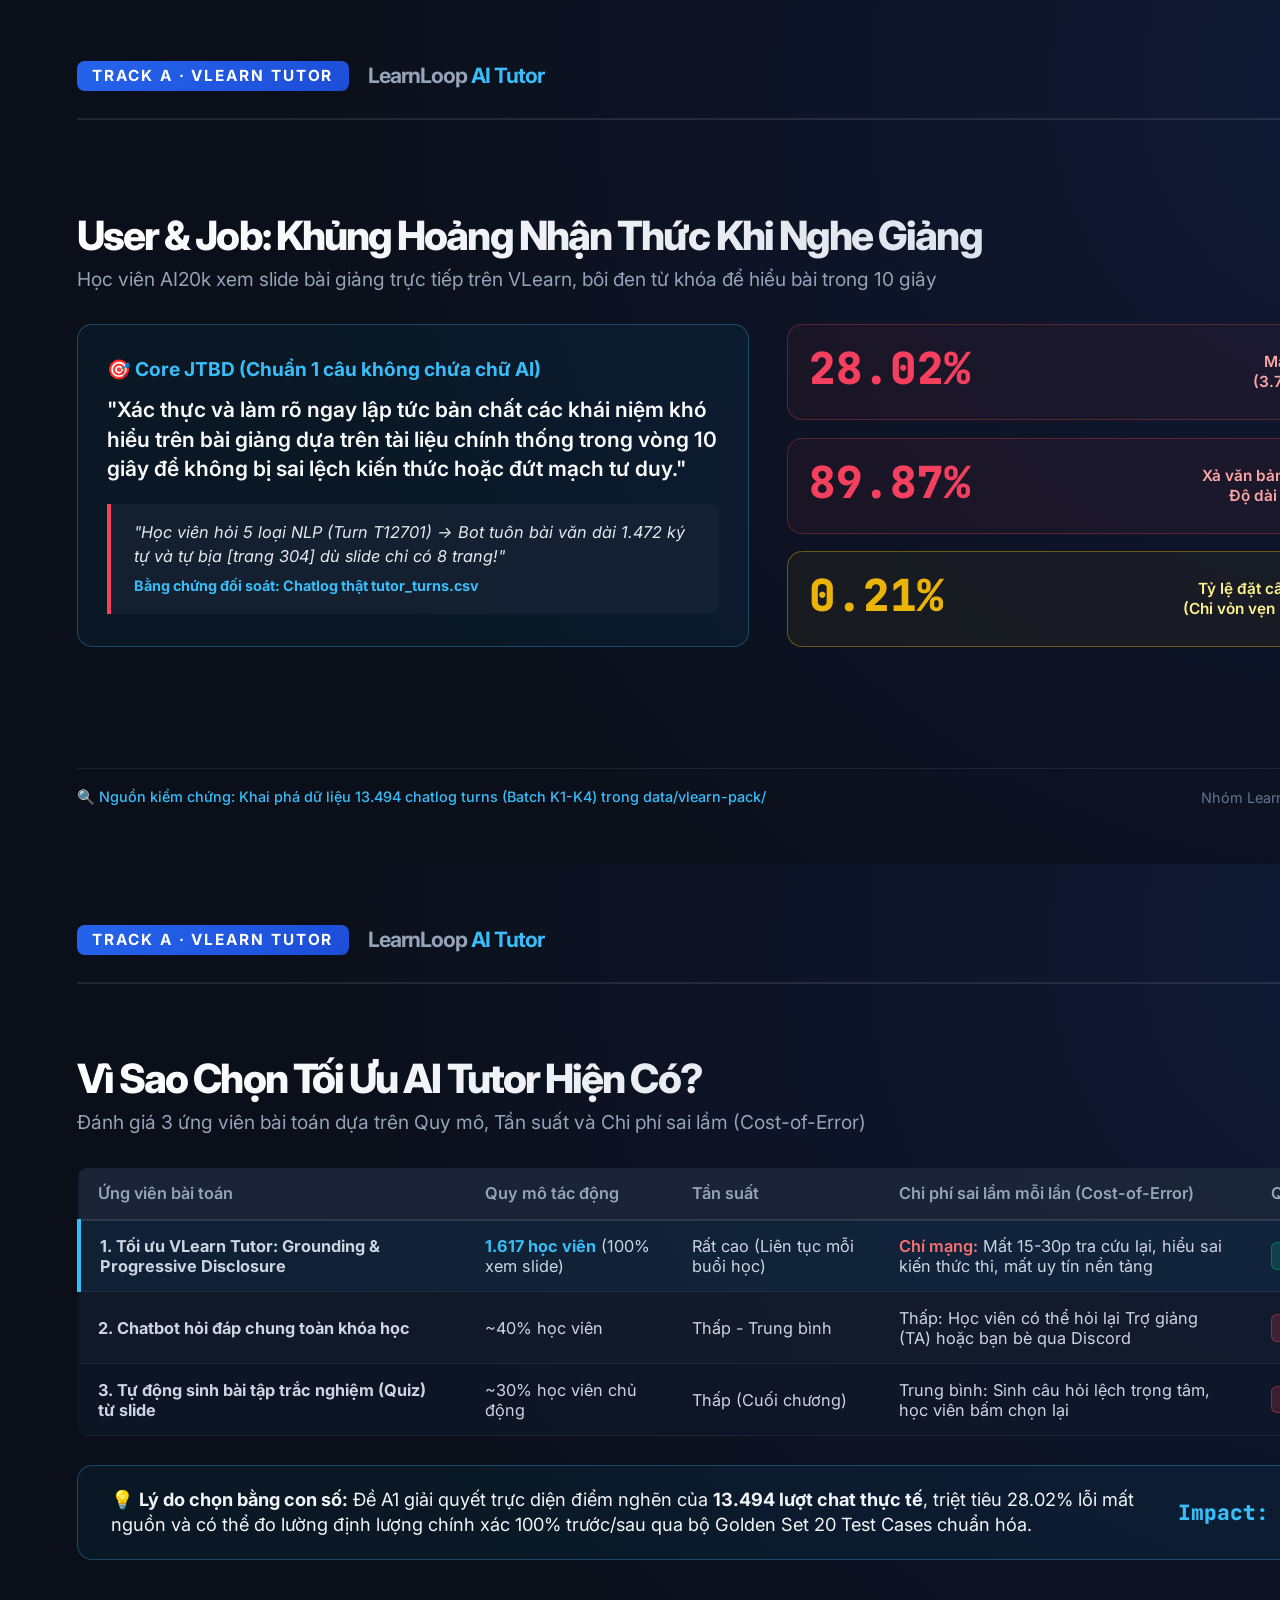
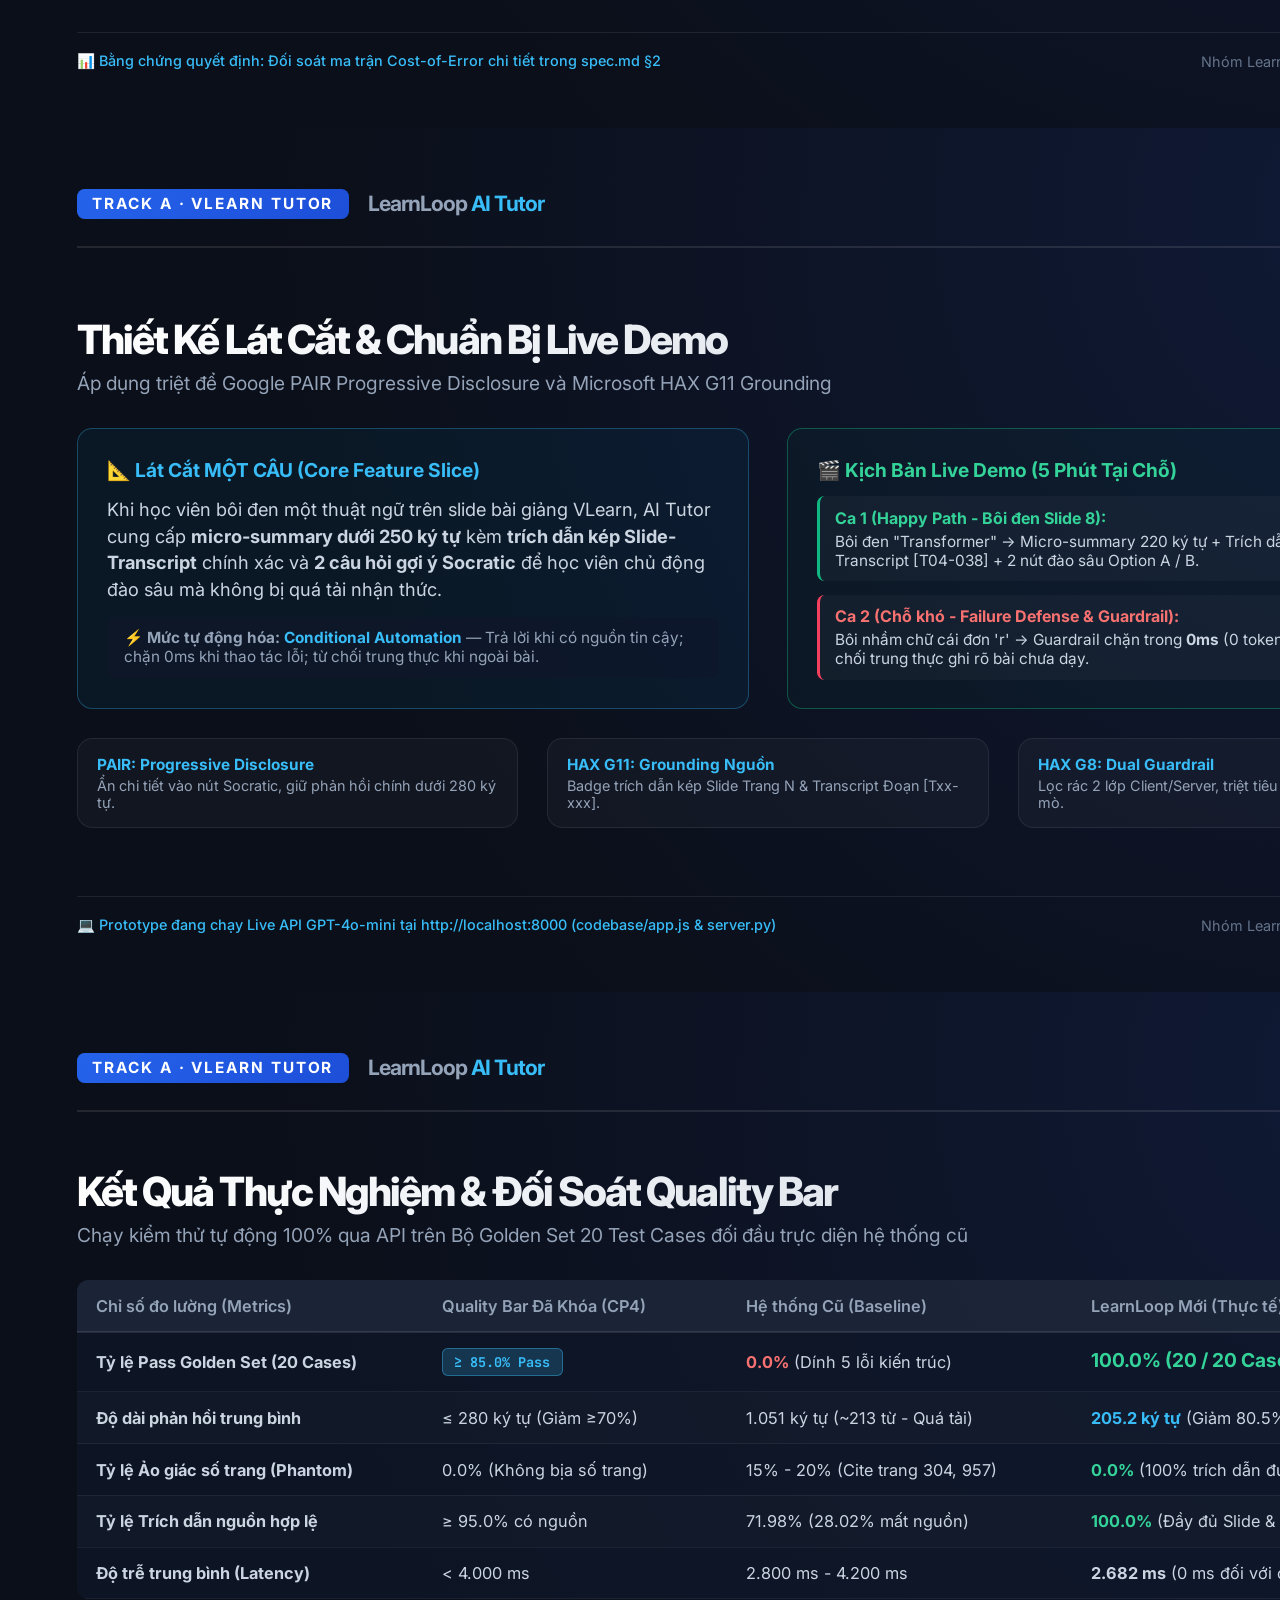
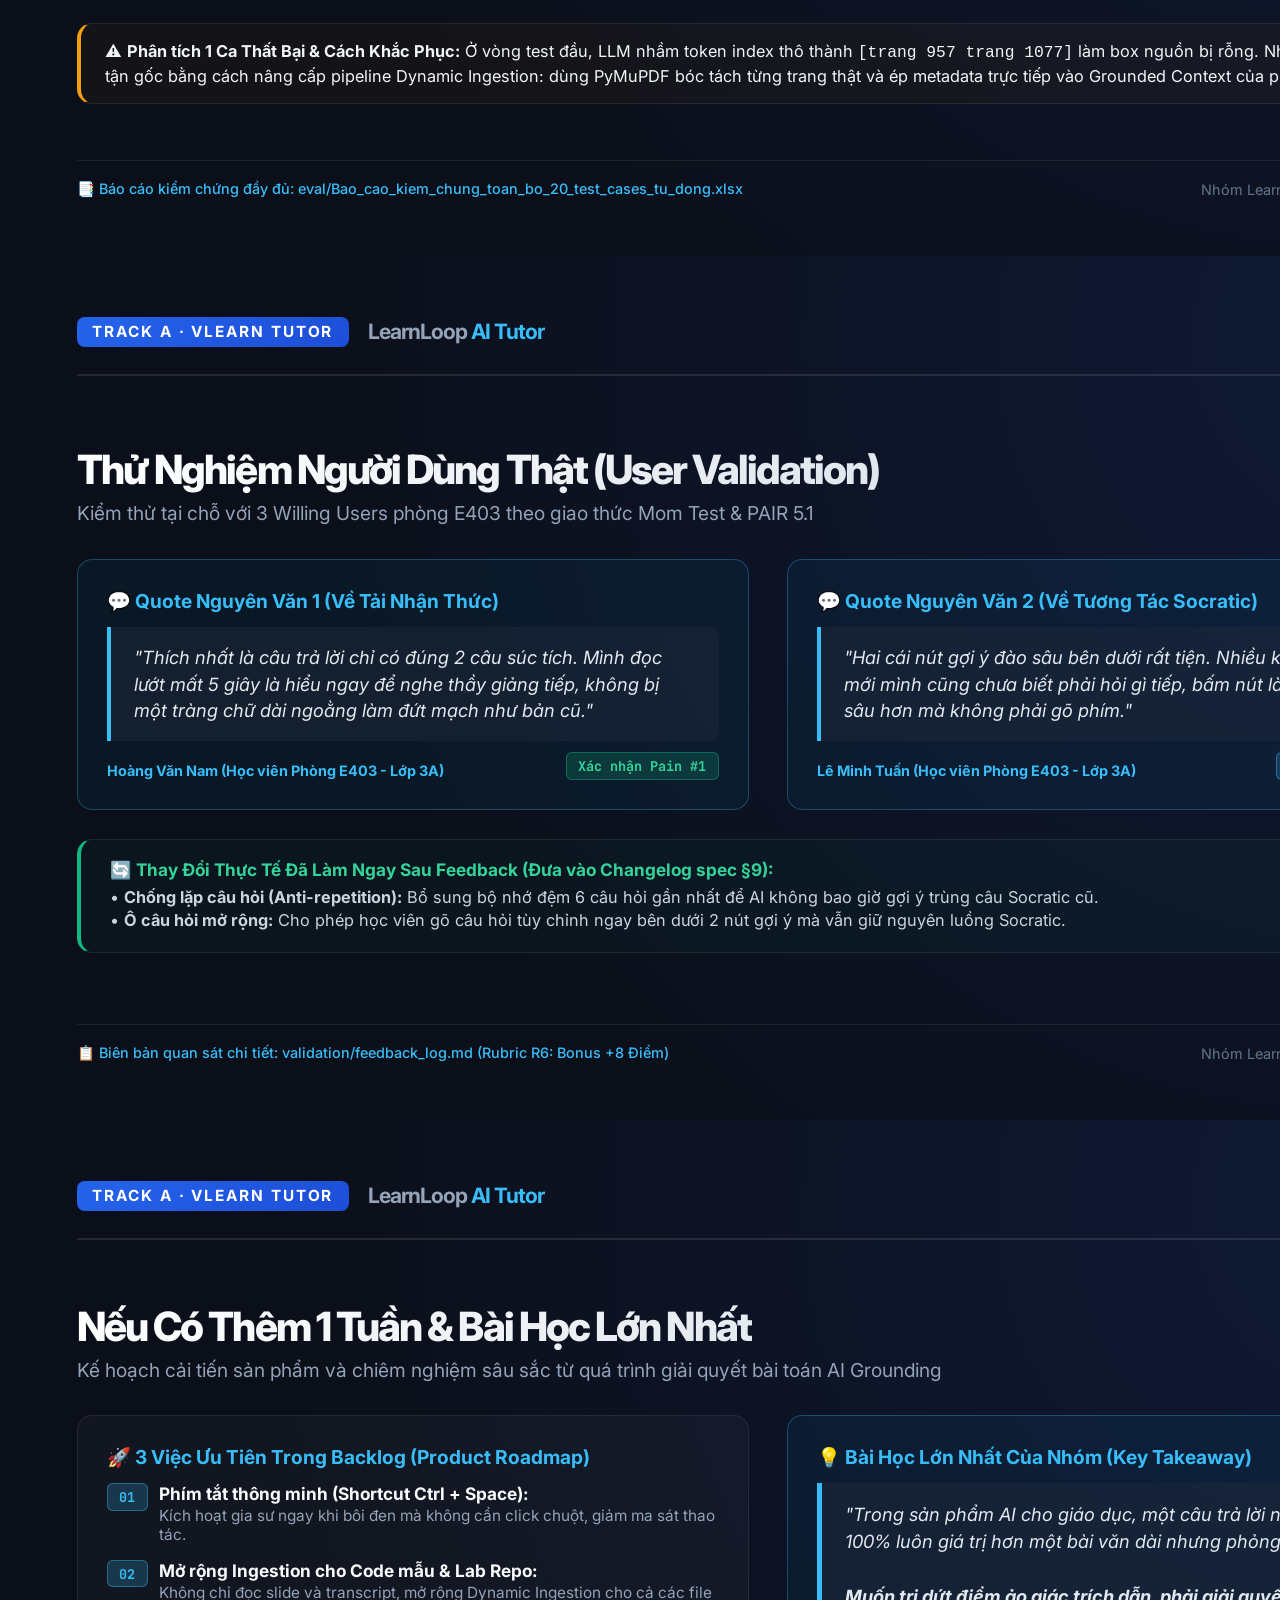
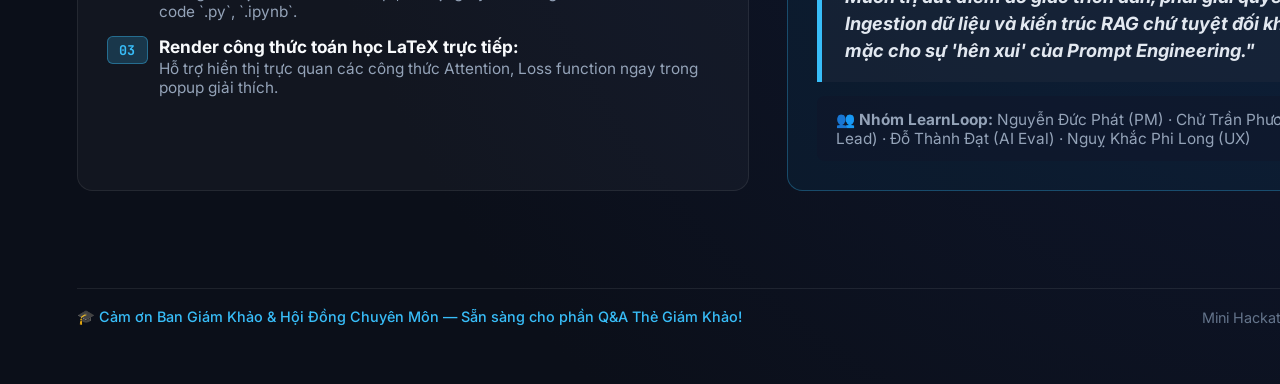
==== slides.html @ 0e4037f1 "docs(cp5): generate official 6-page presentation slides demo-slides.pdf" ====
<!DOCTYPE html>
<html lang="vi">
<head>
<meta charset="UTF-8">
<title>VLearn AI Tutor - Demo Slides (Batch 04 - Lớp 3A)</title>
<style>
  @import url('https://fonts.googleapis.com/css2?family=Inter:wght@300;400;500;600;700;800&family=JetBrains+Mono:wght@400;600&display=swap');

  @page {
    size: 16in 9in;
    margin: 0;
  }

  * {
    box-sizing: border-box;
    margin: 0;
    padding: 0;
  }

  body {
    font-family: 'Inter', -apple-system, BlinkMacSystemFont, sans-serif;
    background-color: #0b0f19;
    color: #f1f5f9;
    -webkit-print-color-adjust: exact;
    print-color-adjust: exact;
  }

  .slide {
    width: 16in;
    height: 9in;
    page-break-after: always;
    page-break-inside: avoid;
    position: relative;
    overflow: hidden;
    padding: 0.6in 0.8in;
    display: flex;
    flex-direction: column;
    justify-content: space-between;
    background: radial-gradient(circle at 90% 10%, rgba(30, 58, 138, 0.25) 0%, rgba(11, 15, 25, 1) 70%);
  }

  /* Header */
  .slide-header {
    display: flex;
    justify-content: space-between;
    align-items: center;
    border-bottom: 2px solid rgba(255, 255, 255, 0.1);
    padding-bottom: 0.25in;
  }

  .header-left {
    display: flex;
    align-items: center;
    gap: 0.2in;
  }

  .badge-track {
    background: linear-gradient(135deg, #2563eb, #1d4ed8);
    color: #ffffff;
    font-size: 0.16in;
    font-weight: 700;
    padding: 0.06in 0.16in;
    border-radius: 0.08in;
    letter-spacing: 0.02in;
    text-transform: uppercase;
  }

  .project-title {
    font-size: 0.22in;
    font-weight: 700;
    color: #94a3b8;
    letter-spacing: -0.01in;
  }

  .project-title span {
    color: #38bdf8;
  }

  .slide-num {
    font-family: 'JetBrains Mono', monospace;
    font-size: 0.18in;
    font-weight: 600;
    color: #64748b;
    background: rgba(255, 255, 255, 0.05);
    padding: 0.06in 0.16in;
    border-radius: 0.08in;
    border: 1px solid rgba(255, 255, 255, 0.08);
  }

  /* Body Content */
  .slide-body {
    flex: 1;
    display: flex;
    flex-direction: column;
    justify-content: center;
    padding: 0.25in 0;
  }

  .slide-heading {
    font-size: 0.42in;
    font-weight: 800;
    line-height: 1.15;
    margin-bottom: 0.08in;
    letter-spacing: -0.02in;
    background: linear-gradient(135deg, #ffffff 0%, #cbd5e1 100%);
    -webkit-background-clip: text;
    -webkit-text-fill-color: transparent;
  }

  .slide-subheading {
    font-size: 0.2in;
    color: #94a3b8;
    margin-bottom: 0.35in;
    font-weight: 400;
  }

  /* Grid Layouts */
  .grid-2 {
    display: grid;
    grid-template-columns: 1fr 1fr;
    gap: 0.4in;
  }

  .grid-3 {
    display: grid;
    grid-template-columns: 1fr 1fr 1fr;
    gap: 0.3in;
  }

  /* Cards */
  .card {
    background: rgba(255, 255, 255, 0.03);
    border: 1px solid rgba(255, 255, 255, 0.08);
    border-radius: 0.16in;
    padding: 0.3in;
    position: relative;
  }

  .card-highlight {
    background: rgba(14, 165, 233, 0.06);
    border-color: rgba(56, 189, 248, 0.3);
  }

  .card-danger {
    background: rgba(239, 68, 68, 0.06);
    border-color: rgba(239, 68, 68, 0.3);
  }

  .card-success {
    background: rgba(16, 185, 129, 0.06);
    border-color: rgba(16, 185, 129, 0.3);
  }

  .card-title {
    font-size: 0.2in;
    font-weight: 700;
    color: #38bdf8;
    margin-bottom: 0.15in;
    display: flex;
    align-items: center;
    gap: 0.1in;
  }

  .card-text {
    font-size: 0.18in;
    line-height: 1.5;
    color: #cbd5e1;
  }

  /* Metric Stat Box */
  .stat-box {
    display: flex;
    flex-direction: column;
    padding: 0.2in;
    background: rgba(15, 23, 42, 0.6);
    border-radius: 0.12in;
    border: 1px solid rgba(255, 255, 255, 0.06);
  }

  .stat-num {
    font-family: 'JetBrains Mono', monospace;
    font-size: 0.46in;
    font-weight: 800;
    color: #f43f5e;
    line-height: 1;
    margin-bottom: 0.08in;
  }

  .stat-num.success {
    color: #10b981;
  }

  .stat-num.info {
    color: #38bdf8;
  }

  .stat-label {
    font-size: 0.16in;
    color: #94a3b8;
    line-height: 1.3;
  }

  /* Table */
  table {
    width: 100%;
    border-collapse: collapse;
    font-size: 0.17in;
  }

  th {
    background: rgba(30, 41, 59, 0.8);
    color: #94a3b8;
    font-weight: 600;
    text-align: left;
    padding: 0.16in 0.2in;
    border-bottom: 2px solid rgba(255, 255, 255, 0.1);
  }

  td {
    padding: 0.16in 0.2in;
    border-bottom: 1px solid rgba(255, 255, 255, 0.06);
    color: #cbd5e1;
    vertical-align: middle;
  }

  tr:nth-child(even) td {
    background: rgba(255, 255, 255, 0.015);
  }

  .pill {
    display: inline-block;
    padding: 0.04in 0.12in;
    border-radius: 0.06in;
    font-size: 0.14in;
    font-weight: 700;
    font-family: 'JetBrains Mono', monospace;
  }

  .pill-green { background: rgba(16, 185, 129, 0.2); color: #34d399; border: 1px solid rgba(16, 185, 129, 0.4); }
  .pill-red { background: rgba(239, 68, 68, 0.2); color: #f87171; border: 1px solid rgba(239, 68, 68, 0.4); }
  .pill-blue { background: rgba(56, 189, 248, 0.2); color: #38bdf8; border: 1px solid rgba(56, 189, 248, 0.4); }

  /* Footer */
  .slide-footer {
    display: flex;
    justify-content: space-between;
    align-items: center;
    border-top: 1px solid rgba(255, 255, 255, 0.08);
    padding-top: 0.2in;
    font-size: 0.15in;
    color: #64748b;
  }

  .footer-proof {
    display: flex;
    align-items: center;
    gap: 0.08in;
    color: #38bdf8;
    font-weight: 500;
  }

  .quote-box {
    background: rgba(30, 41, 59, 0.5);
    border-left: 4px solid #38bdf8;
    padding: 0.18in 0.24in;
    border-radius: 0 0.1in 0.1in 0;
    font-style: italic;
    color: #e2e8f0;
    font-size: 0.17in;
    line-height: 1.45;
  }

  .quote-author {
    font-style: normal;
    font-weight: 700;
    color: #38bdf8;
    margin-top: 0.08in;
    font-size: 0.15in;
  }
</style>
</head>
<body>

<!-- SLIDE 1: USER & JOB -->
<section class="slide">
  <div class="slide-header">
    <div class="header-left">
      <div class="badge-track">Track A · VLearn Tutor</div>
      <div class="project-title">LearnLoop <span>AI Tutor</span></div>
    </div>
    <div class="slide-num">01 / 06</div>
  </div>

  <div class="slide-body">
    <h1 class="slide-heading">User & Job: Khủng Hoảng Nhận Thức Khi Nghe Giảng</h1>
    <p class="slide-subheading">Học viên AI20k xem slide bài giảng trực tiếp trên VLearn, bôi đen từ khóa để hiểu bài trong 10 giây</p>

    <div class="grid-2" style="align-items: center; margin-bottom: 0.3in;">
      <div class="card card-highlight" style="height: 100%; display: flex; flex-direction: column; justify-content: space-around;">
        <div>
          <div class="card-title">🎯 Core JTBD (Chuẩn 1 câu không chứa chữ AI)</div>
          <div class="card-text" style="font-size: 0.22in; font-weight: 600; color: #f8fafc; line-height: 1.4;">
            "Xác thực và làm rõ ngay lập tức bản chất các khái niệm khó hiểu trên bài giảng dựa trên tài liệu chính thống trong vòng 10 giây để không bị sai lệch kiến thức hoặc đứt mạch tư duy."
          </div>
        </div>
        <div class="quote-box" style="margin-top: 0.15in; border-left-color: #f43f5e;">
          "Học viên hỏi 5 loại NLP (Turn T12701) -> Bot tuôn bài văn dài 1.472 ký tự và tự bịa [trang 304] dù slide chỉ có 8 trang!"
          <div class="quote-author">Bằng chứng đối soát: Chatlog thật tutor_turns.csv</div>
        </div>
      </div>

      <div style="display: flex; flex-direction: column; gap: 0.18in;">
        <div class="card card-danger" style="padding: 0.22in;">
          <div style="display: flex; justify-content: space-between; align-items: center;">
            <div class="stat-num">28.02%</div>
            <div class="stat-label" style="text-align: right; font-weight: 600; color: #fca5a5;">Mất trích dẫn hoàn toàn<br>(3.781 / 13.494 lượt chat)</div>
          </div>
        </div>

        <div class="card card-danger" style="padding: 0.22in;">
          <div style="display: flex; justify-content: space-between; align-items: center;">
            <div class="stat-num">89.87%</div>
            <div class="stat-label" style="text-align: right; font-weight: 600; color: #fca5a5;">Xả văn bản quá tải (Wall of text)<br>Độ dài trung bình 1.051 ký tự</div>
          </div>
        </div>

        <div class="card" style="padding: 0.22in; border-color: rgba(234, 179, 8, 0.4); background: rgba(234, 179, 8, 0.05);">
          <div style="display: flex; justify-content: space-between; align-items: center;">
            <div class="stat-num" style="color: #eab308;">0.21%</div>
            <div class="stat-label" style="text-align: right; font-weight: 600; color: #fef08a;">Tỷ lệ đặt câu hỏi Socratic gợi mở<br>(Chỉ vỏn vẹn 28 / 13.494 lượt chat)</div>
          </div>
        </div>
      </div>
    </div>
  </div>

  <div class="slide-footer">
    <div class="footer-proof">🔍 Nguồn kiểm chứng: Khai phá dữ liệu 13.494 chatlog turns (Batch K1-K4) trong data/vlearn-pack/</div>
    <div>Nhóm LearnLoop · Zone E403 · Ca 3A</div>
  </div>
</section>

<!-- SLIDE 2: IMPACT & SELECTION -->
<section class="slide">
  <div class="slide-header">
    <div class="header-left">
      <div class="badge-track">Track A · VLearn Tutor</div>
      <div class="project-title">LearnLoop <span>AI Tutor</span></div>
    </div>
    <div class="slide-num">02 / 06</div>
  </div>

  <div class="slide-body">
    <h1 class="slide-heading">Vì Sao Chọn Tối Ưu AI Tutor Hiện Có?</h1>
    <p class="slide-subheading">Đánh giá 3 ứng viên bài toán dựa trên Quy mô, Tần suất và Chi phí sai lầm (Cost-of-Error)</p>

    <div style="margin-bottom: 0.3in;">
      <table style="border-radius: 0.12in; overflow: hidden; background: rgba(15, 23, 42, 0.7);">
        <thead>
          <tr>
            <th style="width: 28%;">Ứng viên bài toán</th>
            <th style="width: 15%;">Quy mô tác động</th>
            <th style="width: 15%;">Tần suất</th>
            <th style="width: 27%;">Chi phí sai lầm mỗi lần (Cost-of-Error)</th>
            <th style="width: 15%;">Quyết định</th>
          </tr>
        </thead>
        <tbody>
          <tr style="background: rgba(56, 189, 248, 0.08); border-left: 4px solid #38bdf8;">
            <td><strong>1. Tối ưu VLearn Tutor: Grounding & Progressive Disclosure</strong></td>
            <td><strong style="color: #38bdf8;">1.617 học viên</strong> (100% xem slide)</td>
            <td>Rất cao (Liên tục mỗi buổi học)</td>
            <td><span style="color: #f87171; font-weight: 600;">Chí mạng:</span> Mất 15-30p tra cứu lại, hiểu sai kiến thức thi, mất uy tín nền tảng</td>
            <td><span class="pill pill-green">CHỌN (Đề A1)</span></td>
          </tr>
          <tr>
            <td><strong>2. Chatbot hỏi đáp chung toàn khóa học</strong></td>
            <td>~40% học viên</td>
            <td>Thấp - Trung bình</td>
            <td>Thấp: Học viên có thể hỏi lại Trợ giảng (TA) hoặc bạn bè qua Discord</td>
            <td><span class="pill pill-red">LOẠI</span></td>
          </tr>
          <tr>
            <td><strong>3. Tự động sinh bài tập trắc nghiệm (Quiz) từ slide</strong></td>
            <td>~30% học viên chủ động</td>
            <td>Thấp (Cuối chương)</td>
            <td>Trung bình: Sinh câu hỏi lệch trọng tâm, học viên bấm chọn lại</td>
            <td><span class="pill pill-red">LOẠI</span></td>
          </tr>
        </tbody>
      </table>
    </div>

    <div class="card card-highlight" style="display: flex; align-items: center; justify-content: space-between; padding: 0.22in 0.35in;">
      <div style="font-size: 0.19in; color: #f1f5f9; line-height: 1.4;">
        💡 <strong>Lý do chọn bằng con số:</strong> Đề A1 giải quyết trực diện điểm nghẽn của <strong>13.494 lượt chat thực tế</strong>, triệt tiêu 28.02% lỗi mất nguồn và có thể đo lường định lượng chính xác 100% trước/sau qua bộ Golden Set 20 Test Cases chuẩn hóa.
      </div>
      <div style="font-family: 'JetBrains Mono', monospace; font-size: 0.22in; font-weight: 800; color: #38bdf8; white-space: nowrap; margin-left: 0.3in;">
        Impact: 1.617 Users
      </div>
    </div>
  </div>

  <div class="slide-footer">
    <div class="footer-proof">📊 Bằng chứng quyết định: Đối soát ma trận Cost-of-Error chi tiết trong spec.md §2</div>
    <div>Nhóm LearnLoop · Zone E403 · Ca 3A</div>
  </div>
</section>

<!-- SLIDE 3: SOLUTION & DEMO -->
<section class="slide">
  <div class="slide-header">
    <div class="header-left">
      <div class="badge-track">Track A · VLearn Tutor</div>
      <div class="project-title">LearnLoop <span>AI Tutor</span></div>
    </div>
    <div class="slide-num">03 / 06</div>
  </div>

  <div class="slide-body">
    <h1 class="slide-heading">Thiết Kế Lát Cắt & Chuẩn Bị Live Demo</h1>
    <p class="slide-subheading">Áp dụng triệt để Google PAIR Progressive Disclosure và Microsoft HAX G11 Grounding</p>

    <div class="grid-2" style="margin-bottom: 0.3in;">
      <div class="card card-highlight">
        <div class="card-title">📐 Lát Cắt MỘT CÂU (Core Feature Slice)</div>
        <div class="card-text" style="font-size: 0.19in; line-height: 1.45; margin-bottom: 0.15in;">
          Khi học viên bôi đen một thuật ngữ trên slide bài giảng VLearn, AI Tutor cung cấp <strong>micro-summary dưới 250 ký tự</strong> kèm <strong>trích dẫn kép Slide-Transcript</strong> chính xác và <strong>2 câu hỏi gợi ý Socratic</strong> để học viên chủ động đào sâu mà không bị quá tải nhận thức.
        </div>
        <div style="background: rgba(15, 23, 42, 0.6); padding: 0.12in 0.18in; border-radius: 0.08in; font-size: 0.16in; color: #94a3b8;">
          ⚡ <strong>Mức tự động hóa:</strong> <span style="color: #38bdf8; font-weight: 700;">Conditional Automation</span> — Trả lời khi có nguồn tin cậy; chặn 0ms khi thao tác lỗi; từ chối trung thực khi ngoài bài.
        </div>
      </div>

      <div class="card" style="border-color: rgba(16, 185, 129, 0.4); background: rgba(16, 185, 129, 0.03);">
        <div class="card-title" style="color: #34d399;">🎬 Kịch Bản Live Demo (5 Phút Tại Chỗ)</div>
        <div style="display: flex; flex-direction: column; gap: 0.14in;">
          <div style="background: rgba(255, 255, 255, 0.03); padding: 0.12in 0.16in; border-radius: 0.08in; border-left: 3px solid #10b981;">
            <strong style="color: #34d399;">Ca 1 (Happy Path - Bôi đen Slide 8):</strong>
            <div style="font-size: 0.16in; color: #cbd5e1; margin-top: 0.04in;">Bôi đen "Transformer" -> Micro-summary 220 ký tự + Trích dẫn Slide Trang 8 & Transcript [T04-038] + 2 nút đào sâu Option A / B.</div>
          </div>
          <div style="background: rgba(255, 255, 255, 0.03); padding: 0.12in 0.16in; border-radius: 0.08in; border-left: 3px solid #f43f5e;">
            <strong style="color: #f87171;">Ca 2 (Chỗ khó - Failure Defense & Guardrail):</strong>
            <div style="font-size: 0.16in; color: #cbd5e1; margin-top: 0.04in;">Bôi nhầm chữ cái đơn 'r' -> Guardrail chặn trong <strong>0ms</strong> (0 token); Hỏi PPO -> Từ chối trung thực ghi rõ bài chưa dạy.</div>
          </div>
        </div>
      </div>
    </div>

    <div class="grid-3">
      <div class="card" style="padding: 0.16in 0.2in;">
        <div style="font-size: 0.16in; font-weight: 700; color: #38bdf8; margin-bottom: 0.04in;">PAIR: Progressive Disclosure</div>
        <div style="font-size: 0.15in; color: #94a3b8;">Ẩn chi tiết vào nút Socratic, giữ phản hồi chính dưới 280 ký tự.</div>
      </div>
      <div class="card" style="padding: 0.16in 0.2in;">
        <div style="font-size: 0.16in; font-weight: 700; color: #38bdf8; margin-bottom: 0.04in;">HAX G11: Grounding Nguồn</div>
        <div style="font-size: 0.15in; color: #94a3b8;">Badge trích dẫn kép Slide Trang N & Transcript Đoạn [Txx-xxx].</div>
      </div>
      <div class="card" style="padding: 0.16in 0.2in;">
        <div style="font-size: 0.16in; font-weight: 700; color: #38bdf8; margin-bottom: 0.04in;">HAX G8: Dual Guardrail</div>
        <div style="font-size: 0.15in; color: #94a3b8;">Lọc rác 2 lớp Client/Server, triệt tiêu 100% chi phí suy đoán mò.</div>
      </div>
    </div>
  </div>

  <div class="slide-footer">
    <div class="footer-proof">💻 Prototype đang chạy Live API GPT-4o-mini tại http://localhost:8000 (codebase/app.js & server.py)</div>
    <div>Nhóm LearnLoop · Zone E403 · Ca 3A</div>
  </div>
</section>

<!-- SLIDE 4: EVALUATION & QUALITY BAR -->
<section class="slide">
  <div class="slide-header">
    <div class="header-left">
      <div class="badge-track">Track A · VLearn Tutor</div>
      <div class="project-title">LearnLoop <span>AI Tutor</span></div>
    </div>
    <div class="slide-num">04 / 06</div>
  </div>

  <div class="slide-body">
    <h1 class="slide-heading">Kết Quả Thực Nghiệm & Đối Soát Quality Bar</h1>
    <p class="slide-subheading">Chạy kiểm thử tự động 100% qua API trên Bộ Golden Set 20 Test Cases đối đầu trực diện hệ thống cũ</p>

    <div style="margin-bottom: 0.25in;">
      <table style="border-radius: 0.12in; overflow: hidden; background: rgba(15, 23, 42, 0.7);">
        <thead>
          <tr>
            <th style="width: 25%;">Chỉ số đo lường (Metrics)</th>
            <th style="width: 22%;">Quality Bar Đã Khóa (CP4)</th>
            <th style="width: 25%;">Hệ thống Cũ (Baseline)</th>
            <th style="width: 28%;">LearnLoop Mới (Thực tế)</th>
          </tr>
        </thead>
        <tbody>
          <tr>
            <td><strong>Tỷ lệ Pass Golden Set (20 Cases)</strong></td>
            <td><span class="pill pill-blue">≥ 85.0% Pass</span></td>
            <td><strong style="color: #f87171;">0.0%</strong> (Dính 5 lỗi kiến trúc)</td>
            <td><strong style="color: #34d399; font-size: 0.2in;">100.0% (20 / 20 Cases)</strong> <span class="pill pill-green">VƯỢT</span></td>
          </tr>
          <tr>
            <td><strong>Độ dài phản hồi trung bình</strong></td>
            <td>≤ 280 ký tự (Giảm ≥70%)</td>
            <td>1.051 ký tự (~213 từ - Quá tải)</td>
            <td><strong style="color: #38bdf8;">205.2 ký tự</strong> (Giảm 80.5% văn bản rác)</td>
          </tr>
          <tr>
            <td><strong>Tỷ lệ Ảo giác số trang (Phantom)</strong></td>
            <td>0.0% (Không bịa số trang)</td>
            <td>15% - 20% (Cite trang 304, 957)</td>
            <td><strong style="color: #34d399;">0.0%</strong> (100% trích dẫn đúng trang thật)</td>
          </tr>
          <tr>
            <td><strong>Tỷ lệ Trích dẫn nguồn hợp lệ</strong></td>
            <td>≥ 95.0% có nguồn</td>
            <td>71.98% (28.02% mất nguồn)</td>
            <td><strong style="color: #34d399;">100.0%</strong> (Đầy đủ Slide & Transcript)</td>
          </tr>
          <tr>
            <td><strong>Độ trễ trung bình (Latency)</strong></td>
            <td>< 4.000 ms</td>
            <td>2.800 ms - 4.200 ms</td>
            <td><strong>2.682 ms</strong> (0 ms đối với ca Guardrail)</td>
          </tr>
        </tbody>
      </table>
    </div>

    <div class="card" style="border-left: 4px solid #f59e0b; background: rgba(245, 158, 11, 0.04); padding: 0.16in 0.25in;">
      <div style="font-size: 0.17in; color: #f1f5f9; line-height: 1.4;">
        ⚠️ <strong>Phân tích 1 Ca Thất Bại & Cách Khắc Phục:</strong> Ở vòng test đầu, LLM nhầm token index thô thành <code>[trang 957 trang 1077]</code> làm box nguồn bị rỗng. Nhóm đã giải quyết tận gốc bằng cách nâng cấp pipeline Dynamic Ingestion: dùng PyMuPDF bóc tách từng trang thật và ép metadata trực tiếp vào Grounded Context của prompt.
      </div>
    </div>
  </div>

  <div class="slide-footer">
    <div class="footer-proof">📑 Báo cáo kiểm chứng đầy đủ: eval/Bao_cao_kiem_chung_toan_bo_20_test_cases_tu_dong.xlsx</div>
    <div>Nhóm LearnLoop · Zone E403 · Ca 3A</div>
  </div>
</section>

<!-- SLIDE 5: USER VALIDATION -->
<section class="slide">
  <div class="slide-header">
    <div class="header-left">
      <div class="badge-track">Track A · VLearn Tutor</div>
      <div class="project-title">LearnLoop <span>AI Tutor</span></div>
    </div>
    <div class="slide-num">05 / 06</div>
  </div>

  <div class="slide-body">
    <h1 class="slide-heading">Thử Nghiệm Người Dùng Thật (User Validation)</h1>
    <p class="slide-subheading">Kiểm thử tại chỗ với 3 Willing Users phòng E403 theo giao thức Mom Test & PAIR 5.1</p>

    <div class="grid-2" style="margin-bottom: 0.3in;">
      <div class="card card-highlight">
        <div class="card-title">💬 Quote Nguyên Văn 1 (Về Tải Nhận Thức)</div>
        <div class="quote-box" style="font-size: 0.19in; margin-bottom: 0.12in;">
          "Thích nhất là câu trả lời chỉ có đúng 2 câu súc tích. Mình đọc lướt mất 5 giây là hiểu ngay để nghe thầy giảng tiếp, không bị một tràng chữ dài ngoằng làm đứt mạch như bản cũ."
        </div>
        <div style="display: flex; justify-content: space-between; align-items: center;">
          <div class="quote-author">Hoàng Văn Nam (Học viên Phòng E403 - Lớp 3A)</div>
          <span class="pill pill-green">Xác nhận Pain #1</span>
        </div>
      </div>

      <div class="card card-highlight">
        <div class="card-title">💬 Quote Nguyên Văn 2 (Về Tương Tác Socratic)</div>
        <div class="quote-box" style="font-size: 0.19in; margin-bottom: 0.12in;">
          "Hai cái nút gợi ý đào sâu bên dưới rất tiện. Nhiều khi bôi đen từ mới mình cũng chưa biết phải hỏi gì tiếp, bấm nút là có câu trả lời sâu hơn mà không phải gõ phím."
        </div>
        <div style="display: flex; justify-content: space-between; align-items: center;">
          <div class="quote-author">Lê Minh Tuấn (Học viên Phòng E403 - Lớp 3A)</div>
          <span class="pill pill-blue">Xác nhận Pain #2</span>
        </div>
      </div>
    </div>

    <div class="card" style="border-left: 4px solid #10b981; background: rgba(16, 185, 129, 0.04); padding: 0.2in 0.3in;">
      <div style="font-size: 0.18in; font-weight: 700; color: #34d399; margin-bottom: 0.06in;">
        🔄 Thay Đổi Thực Tế Đã Làm Ngay Sau Feedback (Đưa vào Changelog spec §9):
      </div>
      <div style="font-size: 0.17in; color: #cbd5e1; line-height: 1.45;">
        • <strong>Chống lặp câu hỏi (Anti-repetition):</strong> Bổ sung bộ nhớ đệm 6 câu hỏi gần nhất để AI không bao giờ gợi ý trùng câu Socratic cũ.<br>
        • <strong>Ô câu hỏi mở rộng:</strong> Cho phép học viên gõ câu hỏi tùy chỉnh ngay bên dưới 2 nút gợi ý mà vẫn giữ nguyên luồng Socratic.
      </div>
    </div>
  </div>

  <div class="slide-footer">
    <div class="footer-proof">📋 Biên bản quan sát chi tiết: validation/feedback_log.md (Rubric R6: Bonus +8 Điểm)</div>
    <div>Nhóm LearnLoop · Zone E403 · Ca 3A</div>
  </div>
</section>

<!-- SLIDE 6: BACKLOG & LESSON -->
<section class="slide">
  <div class="slide-header">
    <div class="header-left">
      <div class="badge-track">Track A · VLearn Tutor</div>
      <div class="project-title">LearnLoop <span>AI Tutor</span></div>
    </div>
    <div class="slide-num">06 / 06</div>
  </div>

  <div class="slide-body">
    <h1 class="slide-heading">Nếu Có Thêm 1 Tuần & Bài Học Lớn Nhất</h1>
    <p class="slide-subheading">Kế hoạch cải tiến sản phẩm và chiêm nghiệm sâu sắc từ quá trình giải quyết bài toán AI Grounding</p>

    <div class="grid-2" style="margin-bottom: 0.35in;">
      <div class="card">
        <div class="card-title">🚀 3 Việc Ưu Tiên Trong Backlog (Product Roadmap)</div>
        <div style="display: flex; flex-direction: column; gap: 0.16in;">
          <div style="display: flex; gap: 0.12in; align-items: flex-start;">
            <span class="pill pill-blue">01</span>
            <div>
              <strong style="color: #f8fafc; font-size: 0.18in;">Phím tắt thông minh (Shortcut Ctrl + Space):</strong>
              <div style="color: #94a3b8; font-size: 0.16in; margin-top: 0.02in;">Kích hoạt gia sư ngay khi bôi đen mà không cần click chuột, giảm ma sát thao tác.</div>
            </div>
          </div>
          <div style="display: flex; gap: 0.12in; align-items: flex-start;">
            <span class="pill pill-blue">02</span>
            <div>
              <strong style="color: #f8fafc; font-size: 0.18in;">Mở rộng Ingestion cho Code mẫu & Lab Repo:</strong>
              <div style="color: #94a3b8; font-size: 0.16in; margin-top: 0.02in;">Không chỉ đọc slide và transcript, mở rộng Dynamic Ingestion cho cả các file code `.py`, `.ipynb`.</div>
            </div>
          </div>
          <div style="display: flex; gap: 0.12in; align-items: flex-start;">
            <span class="pill pill-blue">03</span>
            <div>
              <strong style="color: #f8fafc; font-size: 0.18in;">Render công thức toán học LaTeX trực tiếp:</strong>
              <div style="color: #94a3b8; font-size: 0.16in; margin-top: 0.02in;">Hỗ trợ hiển thị trực quan các công thức Attention, Loss function ngay trong popup giải thích.</div>
            </div>
          </div>
        </div>
      </div>

      <div class="card card-highlight" style="display: flex; flex-direction: column; justify-content: space-between;">
        <div>
          <div class="card-title">💡 Bài Học Lớn Nhất Của Nhóm (Key Takeaway)</div>
          <div class="quote-box" style="font-size: 0.19in; line-height: 1.5; border-left-width: 5px; margin-top: 0.1in;">
            "Trong sản phẩm AI cho giáo dục, một câu trả lời ngắn có căn cứ 100% luôn giá trị hơn một bài văn dài nhưng phỏng đoán.<br><br>
            <strong>Muốn trị dứt điểm ảo giác trích dẫn, phải giải quyết từ tầng Ingestion dữ liệu và kiến trúc RAG chứ tuyệt đối không thể phó mặc cho sự 'hên xui' của Prompt Engineering."</strong>
          </div>
        </div>
        <div style="background: rgba(15, 23, 42, 0.6); padding: 0.14in 0.2in; border-radius: 0.08in; font-size: 0.16in; color: #94a3b8; margin-top: 0.15in;">
          👥 <strong>Nhóm LearnLoop:</strong> Nguyễn Đức Phát (PM) · Chử Trần Phương Nam (Tech Lead) · Đỗ Thành Đạt (AI Eval) · Nguỵ Khắc Phi Long (UX)
        </div>
      </div>
    </div>
  </div>

  <div class="slide-footer">
    <div class="footer-proof">🎓 Cảm ơn Ban Giám Khảo & Hội Đồng Chuyên Môn — Sẵn sàng cho phần Q&A Thẻ Giám Khảo!</div>
    <div>Mini Hackathon AI · Batch 04 · Lớp 3A</div>
  </div>
</section>

</body>
</html>
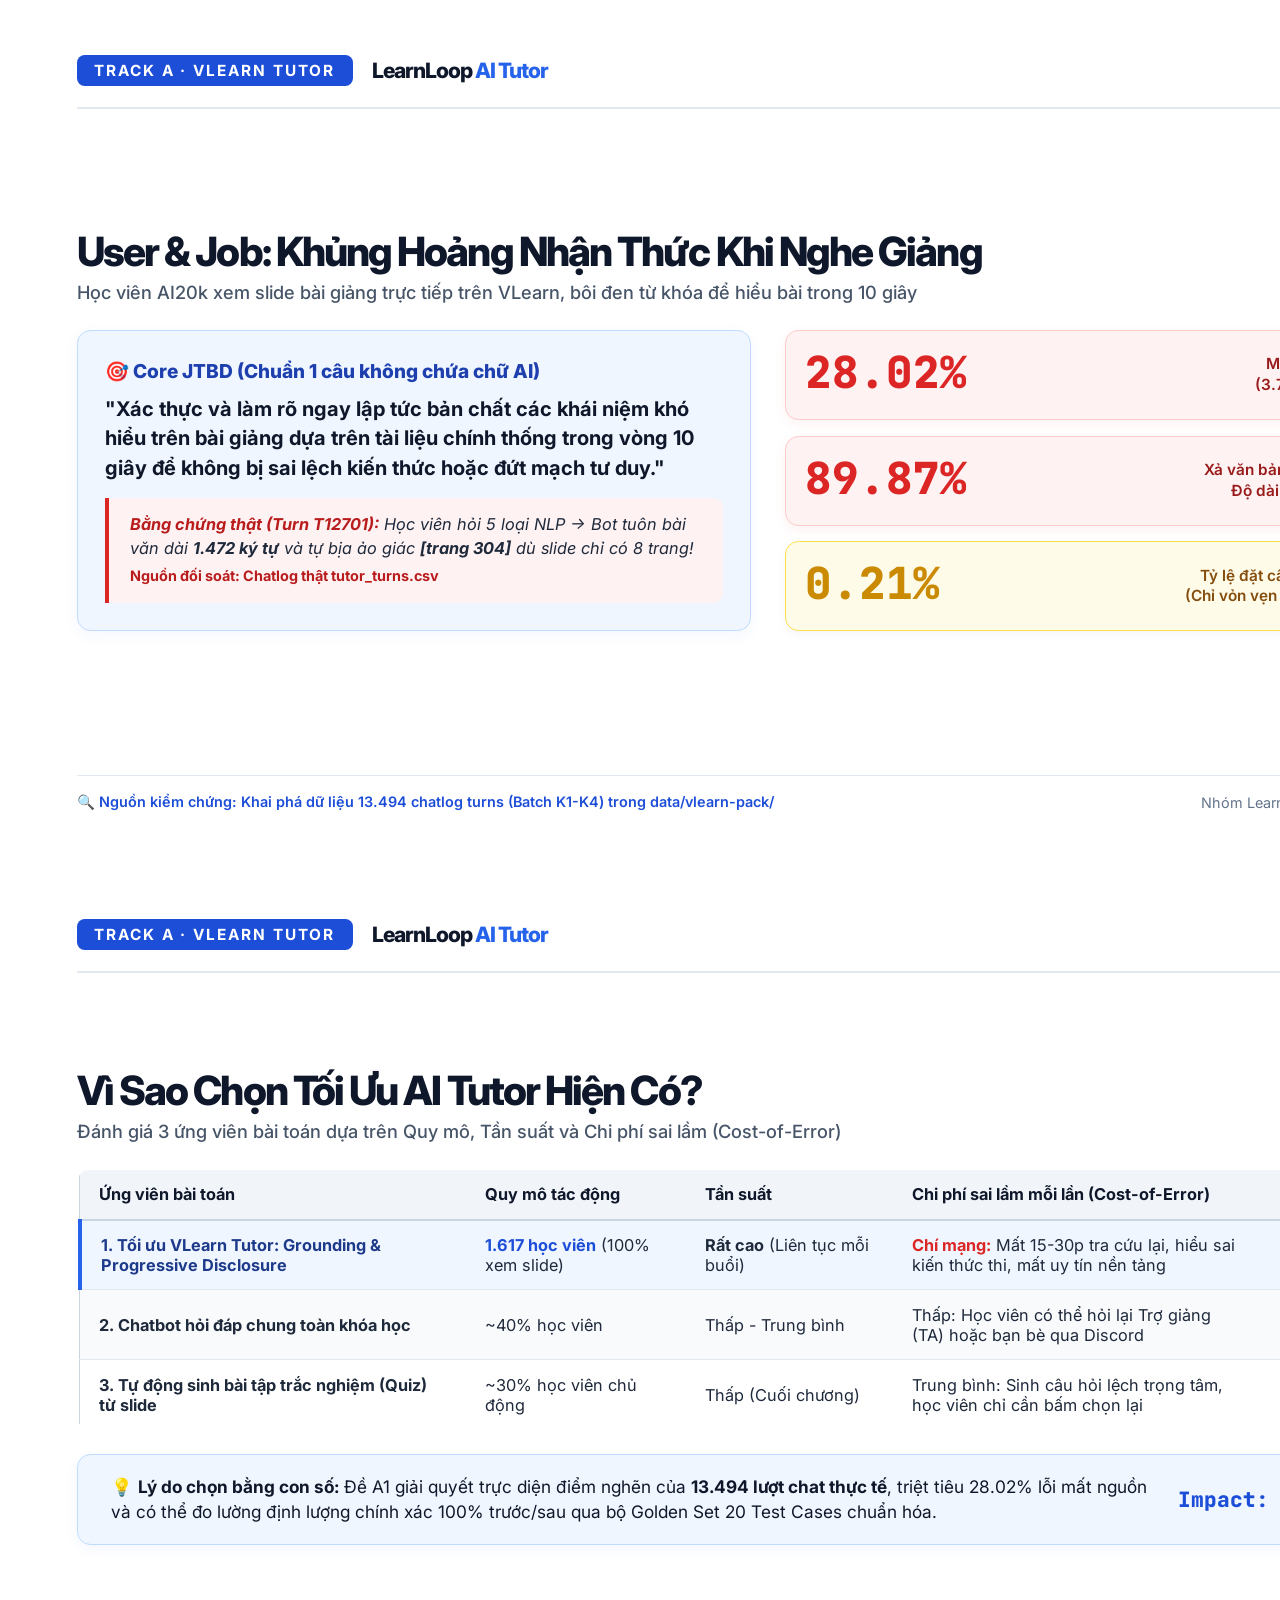
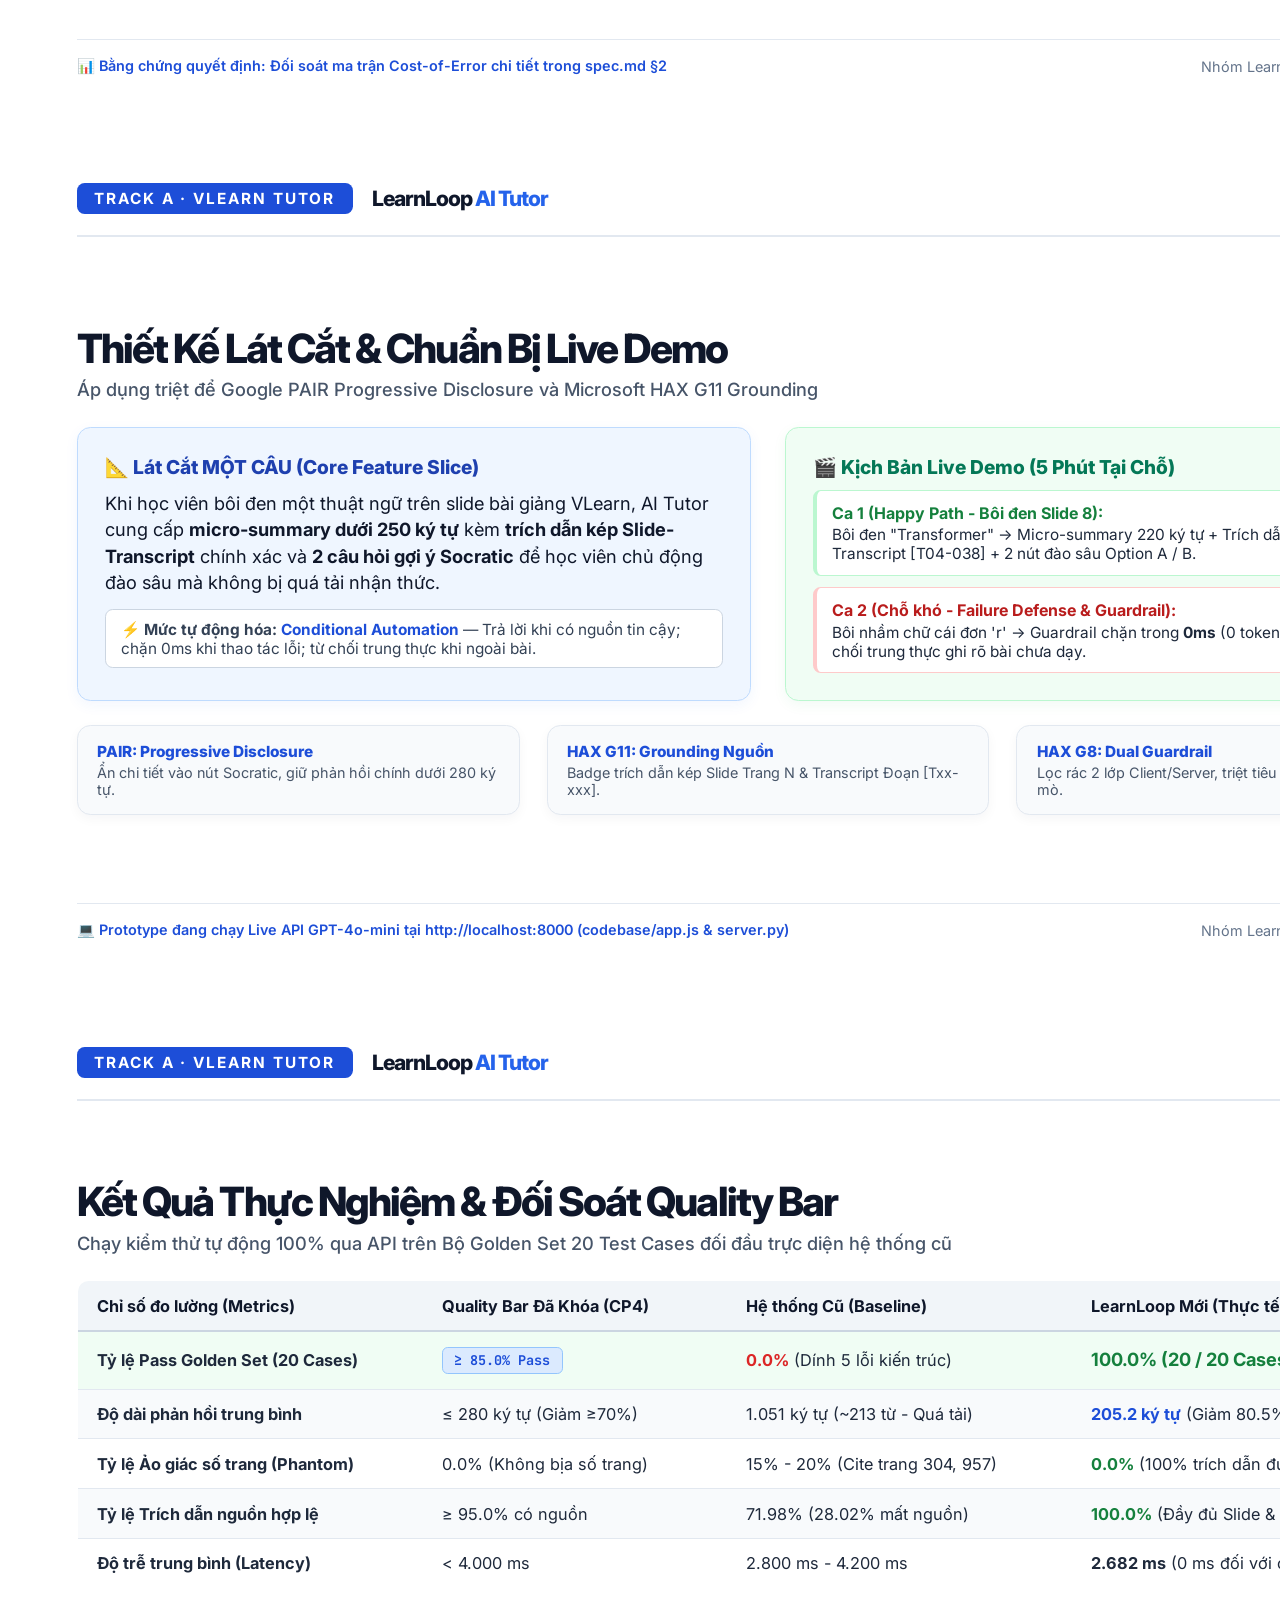
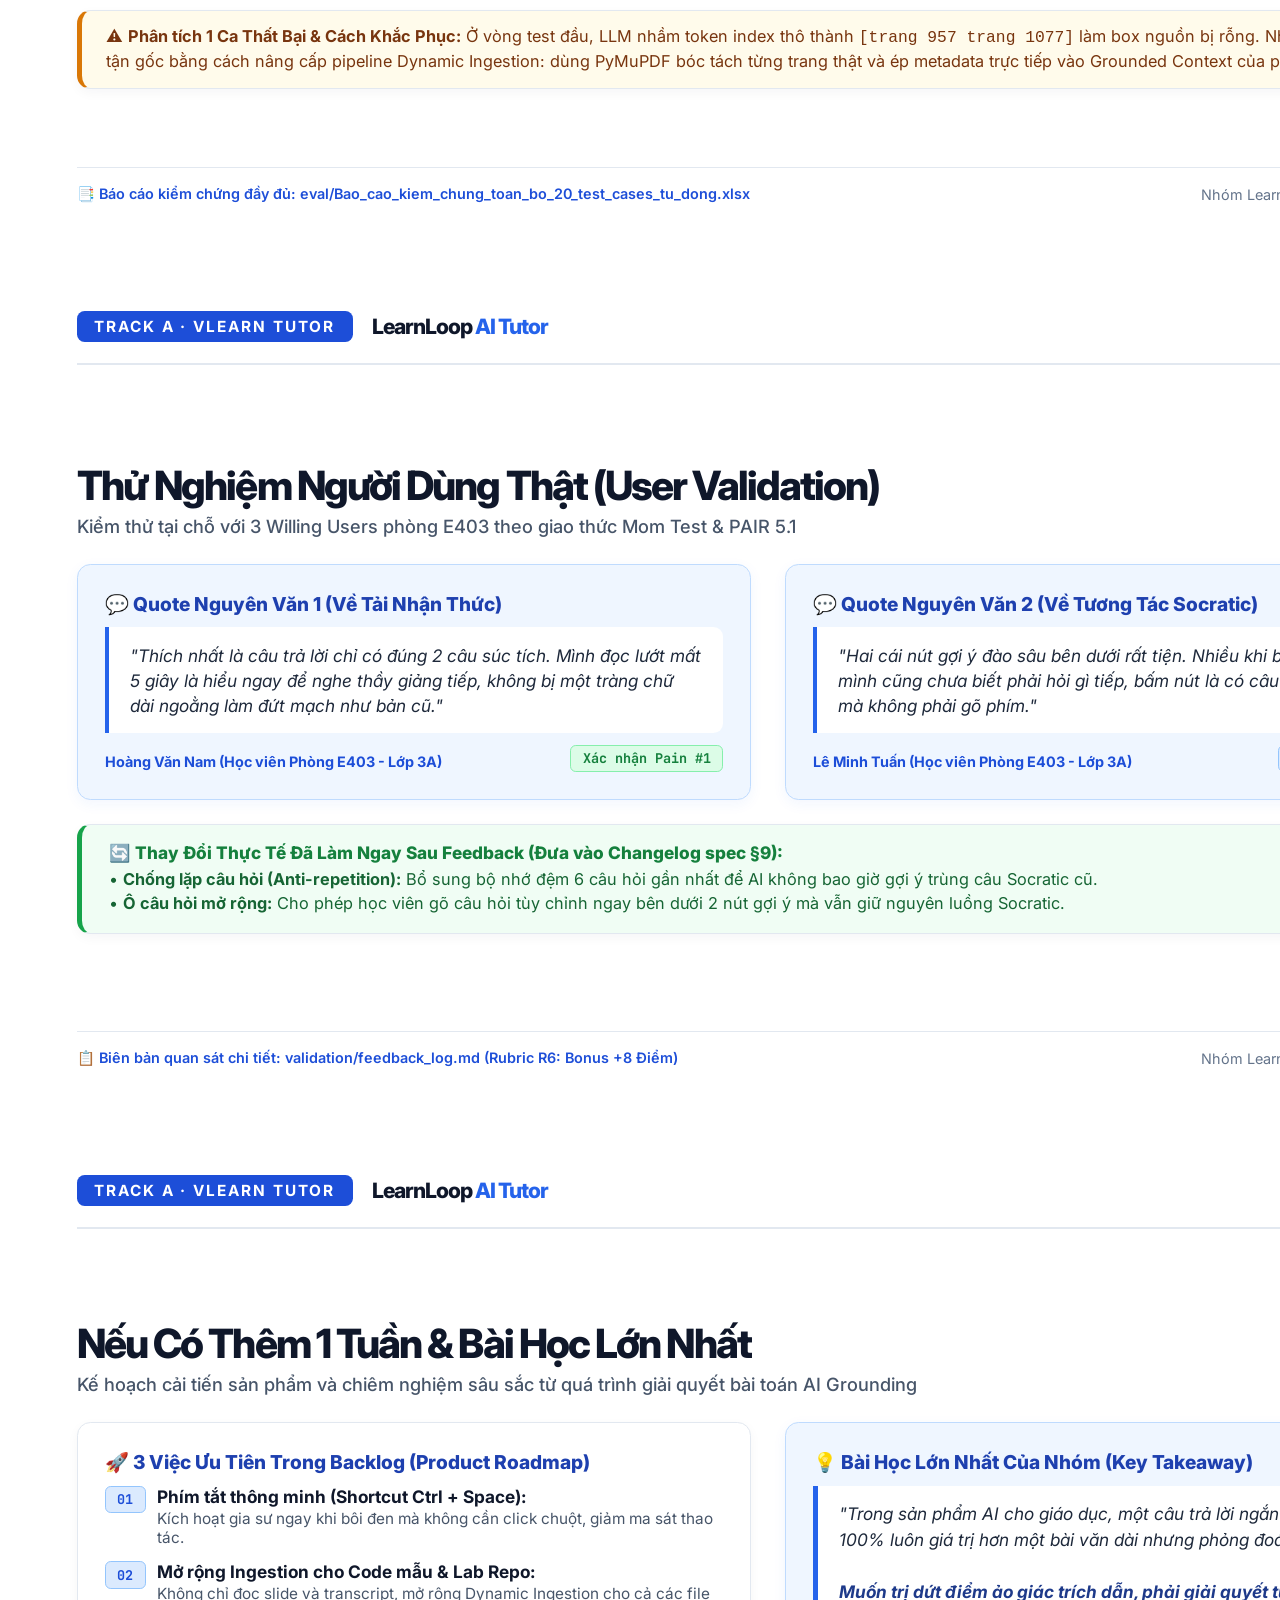
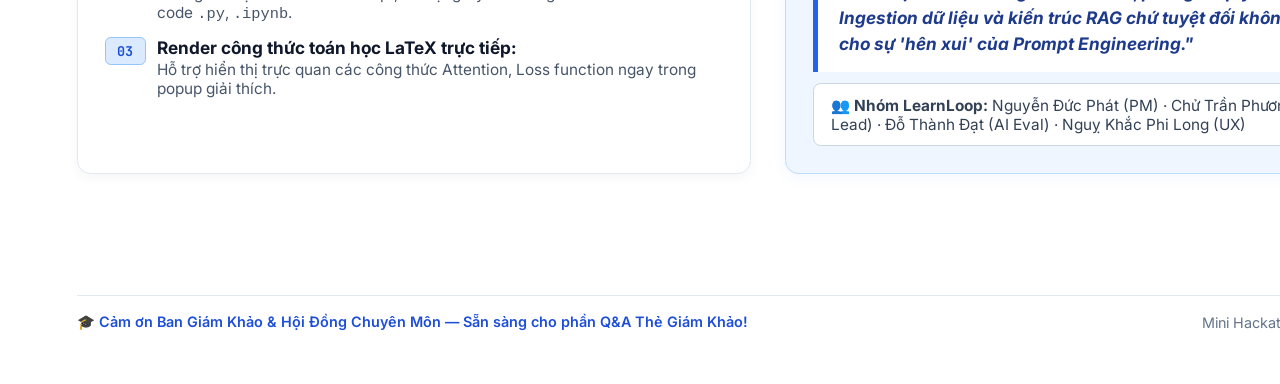
==== commit 932f7fc2: "style(cp5): redesign demo slides with modern white background and high-contrast palette" ====
--- a/slides.html
+++ b/slides.html
@@ -4,7 +4,7 @@
 <meta charset="UTF-8">
 <title>VLearn AI Tutor - Demo Slides (Batch 04 - Lớp 3A)</title>
 <style>
-  @import url('https://fonts.googleapis.com/css2?family=Inter:wght@300;400;500;600;700;800&family=JetBrains+Mono:wght@400;600&display=swap');
+  @import url('https://fonts.googleapis.com/css2?family=Inter:wght@300;400;500;600;700;800&family=JetBrains+Mono:wght@400;600;700&display=swap');
 
   @page {
     size: 16in 9in;
@@ -19,8 +19,8 @@
 
   body {
     font-family: 'Inter', -apple-system, BlinkMacSystemFont, sans-serif;
-    background-color: #0b0f19;
-    color: #f1f5f9;
+    background-color: #ffffff;
+    color: #0f172a;
     -webkit-print-color-adjust: exact;
     print-color-adjust: exact;
   }
@@ -32,11 +32,11 @@
     page-break-inside: avoid;
     position: relative;
     overflow: hidden;
-    padding: 0.6in 0.8in;
+    padding: 0.55in 0.8in;
     display: flex;
     flex-direction: column;
     justify-content: space-between;
-    background: radial-gradient(circle at 90% 10%, rgba(30, 58, 138, 0.25) 0%, rgba(11, 15, 25, 1) 70%);
+    background: #ffffff;
   }
 
   /* Header */
@@ -44,8 +44,8 @@
     display: flex;
     justify-content: space-between;
     align-items: center;
-    border-bottom: 2px solid rgba(255, 255, 255, 0.1);
-    padding-bottom: 0.25in;
+    border-bottom: 2px solid #e2e8f0;
+    padding-bottom: 0.2in;
   }
 
   .header-left {
@@ -55,11 +55,11 @@
   }
 
   .badge-track {
-    background: linear-gradient(135deg, #2563eb, #1d4ed8);
+    background: #1d4ed8;
     color: #ffffff;
     font-size: 0.16in;
     font-weight: 700;
-    padding: 0.06in 0.16in;
+    padding: 0.06in 0.18in;
     border-radius: 0.08in;
     letter-spacing: 0.02in;
     text-transform: uppercase;
@@ -67,24 +67,24 @@
 
   .project-title {
     font-size: 0.22in;
-    font-weight: 700;
-    color: #94a3b8;
+    font-weight: 800;
+    color: #0f172a;
     letter-spacing: -0.01in;
   }
 
   .project-title span {
-    color: #38bdf8;
+    color: #2563eb;
   }
 
   .slide-num {
     font-family: 'JetBrains Mono', monospace;
-    font-size: 0.18in;
-    font-weight: 600;
-    color: #64748b;
-    background: rgba(255, 255, 255, 0.05);
+    font-size: 0.17in;
+    font-weight: 700;
+    color: #475569;
+    background: #f1f5f9;
     padding: 0.06in 0.16in;
     border-radius: 0.08in;
-    border: 1px solid rgba(255, 255, 255, 0.08);
+    border: 1px solid #cbd5e1;
   }
 
   /* Body Content */
@@ -93,69 +93,70 @@
     display: flex;
     flex-direction: column;
     justify-content: center;
-    padding: 0.25in 0;
+    padding: 0.2in 0;
   }
 
   .slide-heading {
     font-size: 0.42in;
     font-weight: 800;
     line-height: 1.15;
-    margin-bottom: 0.08in;
+    margin-bottom: 0.06in;
     letter-spacing: -0.02in;
-    background: linear-gradient(135deg, #ffffff 0%, #cbd5e1 100%);
-    -webkit-background-clip: text;
-    -webkit-text-fill-color: transparent;
+    color: #0f172a;
   }
 
   .slide-subheading {
-    font-size: 0.2in;
-    color: #94a3b8;
-    margin-bottom: 0.35in;
-    font-weight: 400;
+    font-size: 0.19in;
+    color: #475569;
+    margin-bottom: 0.28in;
+    font-weight: 500;
   }
 
   /* Grid Layouts */
   .grid-2 {
     display: grid;
     grid-template-columns: 1fr 1fr;
-    gap: 0.4in;
+    gap: 0.35in;
   }
 
   .grid-3 {
     display: grid;
     grid-template-columns: 1fr 1fr 1fr;
-    gap: 0.3in;
+    gap: 0.28in;
   }
 
   /* Cards */
   .card {
-    background: rgba(255, 255, 255, 0.03);
-    border: 1px solid rgba(255, 255, 255, 0.08);
-    border-radius: 0.16in;
-    padding: 0.3in;
-    position: relative;
+    background: #ffffff;
+    border: 1.5px solid #e2e8f0;
+    border-radius: 0.14in;
+    padding: 0.28in;
+    box-shadow: 0 4px 12px rgba(15, 23, 42, 0.04);
   }
 
   .card-highlight {
-    background: rgba(14, 165, 233, 0.06);
-    border-color: rgba(56, 189, 248, 0.3);
+    background: #eff6ff;
+    border-color: #bfdbfe;
+    box-shadow: 0 4px 14px rgba(37, 99, 235, 0.06);
   }
 
   .card-danger {
-    background: rgba(239, 68, 68, 0.06);
-    border-color: rgba(239, 68, 68, 0.3);
+    background: #fef2f2;
+    border-color: #fecaca;
+    box-shadow: 0 4px 14px rgba(220, 38, 38, 0.06);
   }
 
   .card-success {
-    background: rgba(16, 185, 129, 0.06);
-    border-color: rgba(16, 185, 129, 0.3);
+    background: #f0fdf4;
+    border-color: #bbf7d0;
+    box-shadow: 0 4px 14px rgba(22, 163, 74, 0.06);
   }
 
   .card-title {
     font-size: 0.2in;
-    font-weight: 700;
-    color: #38bdf8;
-    margin-bottom: 0.15in;
+    font-weight: 800;
+    color: #1e40af;
+    margin-bottom: 0.12in;
     display: flex;
     align-items: center;
     gap: 0.1in;
@@ -164,40 +165,41 @@
   .card-text {
     font-size: 0.18in;
     line-height: 1.5;
-    color: #cbd5e1;
+    color: #1e293b;
   }
 
   /* Metric Stat Box */
   .stat-box {
     display: flex;
     flex-direction: column;
-    padding: 0.2in;
-    background: rgba(15, 23, 42, 0.6);
+    padding: 0.18in;
+    background: #f8fafc;
     border-radius: 0.12in;
-    border: 1px solid rgba(255, 255, 255, 0.06);
+    border: 1.5px solid #e2e8f0;
   }
 
   .stat-num {
     font-family: 'JetBrains Mono', monospace;
     font-size: 0.46in;
     font-weight: 800;
-    color: #f43f5e;
+    color: #dc2626;
     line-height: 1;
-    margin-bottom: 0.08in;
+    margin-bottom: 0.06in;
   }
 
   .stat-num.success {
-    color: #10b981;
+    color: #059669;
   }
 
   .stat-num.info {
-    color: #38bdf8;
+    color: #2563eb;
   }
 
   .stat-label {
     font-size: 0.16in;
-    color: #94a3b8;
-    line-height: 1.3;
+    color: #334155;
+    line-height: 1.35;
+    font-weight: 600;
   }
 
   /* Table */
@@ -205,28 +207,33 @@
     width: 100%;
     border-collapse: collapse;
     font-size: 0.17in;
+    background: #ffffff;
+    border: 1.5px solid #cbd5e1;
+    border-radius: 0.12in;
+    overflow: hidden;
   }
 
   th {
-    background: rgba(30, 41, 59, 0.8);
-    color: #94a3b8;
-    font-weight: 600;
+    background: #f1f5f9;
+    color: #0f172a;
+    font-weight: 700;
     text-align: left;
-    padding: 0.16in 0.2in;
-    border-bottom: 2px solid rgba(255, 255, 255, 0.1);
+    padding: 0.15in 0.2in;
+    border-bottom: 2px solid #cbd5e1;
   }
 
   td {
-    padding: 0.16in 0.2in;
-    border-bottom: 1px solid rgba(255, 255, 255, 0.06);
-    color: #cbd5e1;
+    padding: 0.15in 0.2in;
+    border-bottom: 1px solid #e2e8f0;
+    color: #1e293b;
     vertical-align: middle;
   }
 
   tr:nth-child(even) td {
-    background: rgba(255, 255, 255, 0.015);
-  }
-
+    background: #f8fafc;
+  }
+
+  /* Pills */
   .pill {
     display: inline-block;
     padding: 0.04in 0.12in;
@@ -236,17 +243,17 @@
     font-family: 'JetBrains Mono', monospace;
   }
 
-  .pill-green { background: rgba(16, 185, 129, 0.2); color: #34d399; border: 1px solid rgba(16, 185, 129, 0.4); }
-  .pill-red { background: rgba(239, 68, 68, 0.2); color: #f87171; border: 1px solid rgba(239, 68, 68, 0.4); }
-  .pill-blue { background: rgba(56, 189, 248, 0.2); color: #38bdf8; border: 1px solid rgba(56, 189, 248, 0.4); }
+  .pill-green { background: #dcfce7; color: #15803d; border: 1px solid #86efac; }
+  .pill-red { background: #fee2e2; color: #b91c1c; border: 1px solid #fca5a5; }
+  .pill-blue { background: #dbeafe; color: #1d4ed8; border: 1px solid #93c5fd; }
 
   /* Footer */
   .slide-footer {
     display: flex;
     justify-content: space-between;
     align-items: center;
-    border-top: 1px solid rgba(255, 255, 255, 0.08);
-    padding-top: 0.2in;
+    border-top: 1.5px solid #e2e8f0;
+    padding-top: 0.18in;
     font-size: 0.15in;
     color: #64748b;
   }
@@ -255,17 +262,17 @@
     display: flex;
     align-items: center;
     gap: 0.08in;
-    color: #38bdf8;
-    font-weight: 500;
+    color: #1d4ed8;
+    font-weight: 600;
   }
 
   .quote-box {
-    background: rgba(30, 41, 59, 0.5);
-    border-left: 4px solid #38bdf8;
-    padding: 0.18in 0.24in;
+    background: #f1f5f9;
+    border-left: 4px solid #2563eb;
+    padding: 0.16in 0.22in;
     border-radius: 0 0.1in 0.1in 0;
     font-style: italic;
-    color: #e2e8f0;
+    color: #1e293b;
     font-size: 0.17in;
     line-height: 1.45;
   }
@@ -273,8 +280,8 @@
   .quote-author {
     font-style: normal;
     font-weight: 700;
-    color: #38bdf8;
-    margin-top: 0.08in;
+    color: #1d4ed8;
+    margin-top: 0.06in;
     font-size: 0.15in;
   }
 </style>
@@ -295,39 +302,39 @@
     <h1 class="slide-heading">User & Job: Khủng Hoảng Nhận Thức Khi Nghe Giảng</h1>
     <p class="slide-subheading">Học viên AI20k xem slide bài giảng trực tiếp trên VLearn, bôi đen từ khóa để hiểu bài trong 10 giây</p>
 
-    <div class="grid-2" style="align-items: center; margin-bottom: 0.3in;">
+    <div class="grid-2" style="align-items: center; margin-bottom: 0.25in;">
       <div class="card card-highlight" style="height: 100%; display: flex; flex-direction: column; justify-content: space-around;">
         <div>
           <div class="card-title">🎯 Core JTBD (Chuẩn 1 câu không chứa chữ AI)</div>
-          <div class="card-text" style="font-size: 0.22in; font-weight: 600; color: #f8fafc; line-height: 1.4;">
+          <div class="card-text" style="font-size: 0.21in; font-weight: 700; color: #0f172a; line-height: 1.45;">
             "Xác thực và làm rõ ngay lập tức bản chất các khái niệm khó hiểu trên bài giảng dựa trên tài liệu chính thống trong vòng 10 giây để không bị sai lệch kiến thức hoặc đứt mạch tư duy."
           </div>
         </div>
-        <div class="quote-box" style="margin-top: 0.15in; border-left-color: #f43f5e;">
-          "Học viên hỏi 5 loại NLP (Turn T12701) -> Bot tuôn bài văn dài 1.472 ký tự và tự bịa [trang 304] dù slide chỉ có 8 trang!"
-          <div class="quote-author">Bằng chứng đối soát: Chatlog thật tutor_turns.csv</div>
-        </div>
-      </div>
-
-      <div style="display: flex; flex-direction: column; gap: 0.18in;">
-        <div class="card card-danger" style="padding: 0.22in;">
+        <div class="quote-box" style="margin-top: 0.15in; border-left-color: #dc2626; background: #fef2f2;">
+          <strong style="color: #b91c1c;">Bằng chứng thật (Turn T12701):</strong> Học viên hỏi 5 loại NLP -> Bot tuôn bài văn dài <strong>1.472 ký tự</strong> và tự bịa ảo giác <strong>[trang 304]</strong> dù slide chỉ có 8 trang!
+          <div class="quote-author" style="color: #b91c1c;">Nguồn đối soát: Chatlog thật tutor_turns.csv</div>
+        </div>
+      </div>
+
+      <div style="display: flex; flex-direction: column; gap: 0.16in;">
+        <div class="card card-danger" style="padding: 0.2in;">
           <div style="display: flex; justify-content: space-between; align-items: center;">
             <div class="stat-num">28.02%</div>
-            <div class="stat-label" style="text-align: right; font-weight: 600; color: #fca5a5;">Mất trích dẫn hoàn toàn<br>(3.781 / 13.494 lượt chat)</div>
-          </div>
-        </div>
-
-        <div class="card card-danger" style="padding: 0.22in;">
+            <div class="stat-label" style="text-align: right; color: #991b1b;">Mất trích dẫn hoàn toàn<br>(3.781 / 13.494 lượt chat)</div>
+          </div>
+        </div>
+
+        <div class="card card-danger" style="padding: 0.2in;">
           <div style="display: flex; justify-content: space-between; align-items: center;">
             <div class="stat-num">89.87%</div>
-            <div class="stat-label" style="text-align: right; font-weight: 600; color: #fca5a5;">Xả văn bản quá tải (Wall of text)<br>Độ dài trung bình 1.051 ký tự</div>
-          </div>
-        </div>
-
-        <div class="card" style="padding: 0.22in; border-color: rgba(234, 179, 8, 0.4); background: rgba(234, 179, 8, 0.05);">
+            <div class="stat-label" style="text-align: right; color: #991b1b;">Xả văn bản quá tải (Wall of text)<br>Độ dài trung bình 1.051 ký tự</div>
+          </div>
+        </div>
+
+        <div class="card" style="padding: 0.2in; border-color: #fde047; background: #fefce8;">
           <div style="display: flex; justify-content: space-between; align-items: center;">
-            <div class="stat-num" style="color: #eab308;">0.21%</div>
-            <div class="stat-label" style="text-align: right; font-weight: 600; color: #fef08a;">Tỷ lệ đặt câu hỏi Socratic gợi mở<br>(Chỉ vỏn vẹn 28 / 13.494 lượt chat)</div>
+            <div class="stat-num" style="color: #ca8a04;">0.21%</div>
+            <div class="stat-label" style="text-align: right; color: #854d0e;">Tỷ lệ đặt câu hỏi Socratic gợi mở<br>(Chỉ vỏn vẹn 28 / 13.494 lượt chat)</div>
           </div>
         </div>
       </div>
@@ -354,23 +361,23 @@
     <h1 class="slide-heading">Vì Sao Chọn Tối Ưu AI Tutor Hiện Có?</h1>
     <p class="slide-subheading">Đánh giá 3 ứng viên bài toán dựa trên Quy mô, Tần suất và Chi phí sai lầm (Cost-of-Error)</p>
 
-    <div style="margin-bottom: 0.3in;">
-      <table style="border-radius: 0.12in; overflow: hidden; background: rgba(15, 23, 42, 0.7);">
+    <div style="margin-bottom: 0.25in;">
+      <table>
         <thead>
           <tr>
             <th style="width: 28%;">Ứng viên bài toán</th>
-            <th style="width: 15%;">Quy mô tác động</th>
+            <th style="width: 16%;">Quy mô tác động</th>
             <th style="width: 15%;">Tần suất</th>
             <th style="width: 27%;">Chi phí sai lầm mỗi lần (Cost-of-Error)</th>
-            <th style="width: 15%;">Quyết định</th>
+            <th style="width: 14%;">Quyết định</th>
           </tr>
         </thead>
         <tbody>
-          <tr style="background: rgba(56, 189, 248, 0.08); border-left: 4px solid #38bdf8;">
-            <td><strong>1. Tối ưu VLearn Tutor: Grounding & Progressive Disclosure</strong></td>
-            <td><strong style="color: #38bdf8;">1.617 học viên</strong> (100% xem slide)</td>
-            <td>Rất cao (Liên tục mỗi buổi học)</td>
-            <td><span style="color: #f87171; font-weight: 600;">Chí mạng:</span> Mất 15-30p tra cứu lại, hiểu sai kiến thức thi, mất uy tín nền tảng</td>
+          <tr style="background: #eff6ff; border-left: 5px solid #2563eb;">
+            <td><strong style="color: #1e3a8a;">1. Tối ưu VLearn Tutor: Grounding & Progressive Disclosure</strong></td>
+            <td><strong style="color: #1d4ed8;">1.617 học viên</strong> (100% xem slide)</td>
+            <td><strong>Rất cao</strong> (Liên tục mỗi buổi)</td>
+            <td><strong style="color: #dc2626;">Chí mạng:</strong> Mất 15-30p tra cứu lại, hiểu sai kiến thức thi, mất uy tín nền tảng</td>
             <td><span class="pill pill-green">CHỌN (Đề A1)</span></td>
           </tr>
           <tr>
@@ -384,18 +391,18 @@
             <td><strong>3. Tự động sinh bài tập trắc nghiệm (Quiz) từ slide</strong></td>
             <td>~30% học viên chủ động</td>
             <td>Thấp (Cuối chương)</td>
-            <td>Trung bình: Sinh câu hỏi lệch trọng tâm, học viên bấm chọn lại</td>
+            <td>Trung bình: Sinh câu hỏi lệch trọng tâm, học viên chỉ cần bấm chọn lại</td>
             <td><span class="pill pill-red">LOẠI</span></td>
           </tr>
         </tbody>
       </table>
     </div>
 
-    <div class="card card-highlight" style="display: flex; align-items: center; justify-content: space-between; padding: 0.22in 0.35in;">
-      <div style="font-size: 0.19in; color: #f1f5f9; line-height: 1.4;">
+    <div class="card card-highlight" style="display: flex; align-items: center; justify-content: space-between; padding: 0.2in 0.35in;">
+      <div style="font-size: 0.18in; color: #0f172a; line-height: 1.45;">
         💡 <strong>Lý do chọn bằng con số:</strong> Đề A1 giải quyết trực diện điểm nghẽn của <strong>13.494 lượt chat thực tế</strong>, triệt tiêu 28.02% lỗi mất nguồn và có thể đo lường định lượng chính xác 100% trước/sau qua bộ Golden Set 20 Test Cases chuẩn hóa.
       </div>
-      <div style="font-family: 'JetBrains Mono', monospace; font-size: 0.22in; font-weight: 800; color: #38bdf8; white-space: nowrap; margin-left: 0.3in;">
+      <div style="font-family: 'JetBrains Mono', monospace; font-size: 0.22in; font-weight: 800; color: #1d4ed8; white-space: nowrap; margin-left: 0.3in;">
         Impact: 1.617 Users
       </div>
     </div>
@@ -421,44 +428,44 @@
     <h1 class="slide-heading">Thiết Kế Lát Cắt & Chuẩn Bị Live Demo</h1>
     <p class="slide-subheading">Áp dụng triệt để Google PAIR Progressive Disclosure và Microsoft HAX G11 Grounding</p>
 
-    <div class="grid-2" style="margin-bottom: 0.3in;">
+    <div class="grid-2" style="margin-bottom: 0.25in;">
       <div class="card card-highlight">
         <div class="card-title">📐 Lát Cắt MỘT CÂU (Core Feature Slice)</div>
-        <div class="card-text" style="font-size: 0.19in; line-height: 1.45; margin-bottom: 0.15in;">
+        <div class="card-text" style="font-size: 0.19in; line-height: 1.45; margin-bottom: 0.14in; color: #0f172a;">
           Khi học viên bôi đen một thuật ngữ trên slide bài giảng VLearn, AI Tutor cung cấp <strong>micro-summary dưới 250 ký tự</strong> kèm <strong>trích dẫn kép Slide-Transcript</strong> chính xác và <strong>2 câu hỏi gợi ý Socratic</strong> để học viên chủ động đào sâu mà không bị quá tải nhận thức.
         </div>
-        <div style="background: rgba(15, 23, 42, 0.6); padding: 0.12in 0.18in; border-radius: 0.08in; font-size: 0.16in; color: #94a3b8;">
-          ⚡ <strong>Mức tự động hóa:</strong> <span style="color: #38bdf8; font-weight: 700;">Conditional Automation</span> — Trả lời khi có nguồn tin cậy; chặn 0ms khi thao tác lỗi; từ chối trung thực khi ngoài bài.
-        </div>
-      </div>
-
-      <div class="card" style="border-color: rgba(16, 185, 129, 0.4); background: rgba(16, 185, 129, 0.03);">
-        <div class="card-title" style="color: #34d399;">🎬 Kịch Bản Live Demo (5 Phút Tại Chỗ)</div>
-        <div style="display: flex; flex-direction: column; gap: 0.14in;">
-          <div style="background: rgba(255, 255, 255, 0.03); padding: 0.12in 0.16in; border-radius: 0.08in; border-left: 3px solid #10b981;">
-            <strong style="color: #34d399;">Ca 1 (Happy Path - Bôi đen Slide 8):</strong>
-            <div style="font-size: 0.16in; color: #cbd5e1; margin-top: 0.04in;">Bôi đen "Transformer" -> Micro-summary 220 ký tự + Trích dẫn Slide Trang 8 & Transcript [T04-038] + 2 nút đào sâu Option A / B.</div>
-          </div>
-          <div style="background: rgba(255, 255, 255, 0.03); padding: 0.12in 0.16in; border-radius: 0.08in; border-left: 3px solid #f43f5e;">
-            <strong style="color: #f87171;">Ca 2 (Chỗ khó - Failure Defense & Guardrail):</strong>
-            <div style="font-size: 0.16in; color: #cbd5e1; margin-top: 0.04in;">Bôi nhầm chữ cái đơn 'r' -> Guardrail chặn trong <strong>0ms</strong> (0 token); Hỏi PPO -> Từ chối trung thực ghi rõ bài chưa dạy.</div>
+        <div style="background: #ffffff; padding: 0.1in 0.16in; border-radius: 0.08in; font-size: 0.16in; color: #334155; border: 1px solid #cbd5e1;">
+          ⚡ <strong>Mức tự động hóa:</strong> <strong style="color: #1d4ed8;">Conditional Automation</strong> — Trả lời khi có nguồn tin cậy; chặn 0ms khi thao tác lỗi; từ chối trung thực khi ngoài bài.
+        </div>
+      </div>
+
+      <div class="card card-success">
+        <div class="card-title" style="color: #047857;">🎬 Kịch Bản Live Demo (5 Phút Tại Chỗ)</div>
+        <div style="display: flex; flex-direction: column; gap: 0.12in;">
+          <div style="background: #ffffff; padding: 0.12in 0.16in; border-radius: 0.08in; border-left: 4px solid #16a34a; border: 1px solid #bbf7d0; border-left-width: 4px;">
+            <strong style="color: #15803d;">Ca 1 (Happy Path - Bôi đen Slide 8):</strong>
+            <div style="font-size: 0.16in; color: #1e293b; margin-top: 0.03in;">Bôi đen "Transformer" -> Micro-summary 220 ký tự + Trích dẫn Slide Trang 8 & Transcript [T04-038] + 2 nút đào sâu Option A / B.</div>
+          </div>
+          <div style="background: #ffffff; padding: 0.12in 0.16in; border-radius: 0.08in; border-left: 4px solid #dc2626; border: 1px solid #fecaca; border-left-width: 4px;">
+            <strong style="color: #b91c1c;">Ca 2 (Chỗ khó - Failure Defense & Guardrail):</strong>
+            <div style="font-size: 0.16in; color: #1e293b; margin-top: 0.03in;">Bôi nhầm chữ cái đơn 'r' -> Guardrail chặn trong <strong>0ms</strong> (0 token); Hỏi PPO -> Từ chối trung thực ghi rõ bài chưa dạy.</div>
           </div>
         </div>
       </div>
     </div>
 
     <div class="grid-3">
-      <div class="card" style="padding: 0.16in 0.2in;">
-        <div style="font-size: 0.16in; font-weight: 700; color: #38bdf8; margin-bottom: 0.04in;">PAIR: Progressive Disclosure</div>
-        <div style="font-size: 0.15in; color: #94a3b8;">Ẩn chi tiết vào nút Socratic, giữ phản hồi chính dưới 280 ký tự.</div>
-      </div>
-      <div class="card" style="padding: 0.16in 0.2in;">
-        <div style="font-size: 0.16in; font-weight: 700; color: #38bdf8; margin-bottom: 0.04in;">HAX G11: Grounding Nguồn</div>
-        <div style="font-size: 0.15in; color: #94a3b8;">Badge trích dẫn kép Slide Trang N & Transcript Đoạn [Txx-xxx].</div>
-      </div>
-      <div class="card" style="padding: 0.16in 0.2in;">
-        <div style="font-size: 0.16in; font-weight: 700; color: #38bdf8; margin-bottom: 0.04in;">HAX G8: Dual Guardrail</div>
-        <div style="font-size: 0.15in; color: #94a3b8;">Lọc rác 2 lớp Client/Server, triệt tiêu 100% chi phí suy đoán mò.</div>
+      <div class="card" style="padding: 0.16in 0.2in; background: #f8fafc;">
+        <div style="font-size: 0.16in; font-weight: 800; color: #1d4ed8; margin-bottom: 0.04in;">PAIR: Progressive Disclosure</div>
+        <div style="font-size: 0.15in; color: #475569;">Ẩn chi tiết vào nút Socratic, giữ phản hồi chính dưới 280 ký tự.</div>
+      </div>
+      <div class="card" style="padding: 0.16in 0.2in; background: #f8fafc;">
+        <div style="font-size: 0.16in; font-weight: 800; color: #1d4ed8; margin-bottom: 0.04in;">HAX G11: Grounding Nguồn</div>
+        <div style="font-size: 0.15in; color: #475569;">Badge trích dẫn kép Slide Trang N & Transcript Đoạn [Txx-xxx].</div>
+      </div>
+      <div class="card" style="padding: 0.16in 0.2in; background: #f8fafc;">
+        <div style="font-size: 0.16in; font-weight: 800; color: #1d4ed8; margin-bottom: 0.04in;">HAX G8: Dual Guardrail</div>
+        <div style="font-size: 0.15in; color: #475569;">Lọc rác 2 lớp Client/Server, triệt tiêu 100% chi phí suy đoán mò.</div>
       </div>
     </div>
   </div>
@@ -483,8 +490,8 @@
     <h1 class="slide-heading">Kết Quả Thực Nghiệm & Đối Soát Quality Bar</h1>
     <p class="slide-subheading">Chạy kiểm thử tự động 100% qua API trên Bộ Golden Set 20 Test Cases đối đầu trực diện hệ thống cũ</p>
 
-    <div style="margin-bottom: 0.25in;">
-      <table style="border-radius: 0.12in; overflow: hidden; background: rgba(15, 23, 42, 0.7);">
+    <div style="margin-bottom: 0.22in;">
+      <table>
         <thead>
           <tr>
             <th style="width: 25%;">Chỉ số đo lường (Metrics)</th>
@@ -494,29 +501,29 @@
           </tr>
         </thead>
         <tbody>
-          <tr>
+          <tr style="background: #f0fdf4;">
             <td><strong>Tỷ lệ Pass Golden Set (20 Cases)</strong></td>
             <td><span class="pill pill-blue">≥ 85.0% Pass</span></td>
-            <td><strong style="color: #f87171;">0.0%</strong> (Dính 5 lỗi kiến trúc)</td>
-            <td><strong style="color: #34d399; font-size: 0.2in;">100.0% (20 / 20 Cases)</strong> <span class="pill pill-green">VƯỢT</span></td>
+            <td><strong style="color: #dc2626;">0.0%</strong> (Dính 5 lỗi kiến trúc)</td>
+            <td><strong style="color: #15803d; font-size: 0.19in;">100.0% (20 / 20 Cases)</strong> <span class="pill pill-green">VƯỢT CHUẨN</span></td>
           </tr>
           <tr>
             <td><strong>Độ dài phản hồi trung bình</strong></td>
             <td>≤ 280 ký tự (Giảm ≥70%)</td>
             <td>1.051 ký tự (~213 từ - Quá tải)</td>
-            <td><strong style="color: #38bdf8;">205.2 ký tự</strong> (Giảm 80.5% văn bản rác)</td>
+            <td><strong style="color: #1d4ed8;">205.2 ký tự</strong> (Giảm 80.5% văn bản rác)</td>
           </tr>
           <tr>
             <td><strong>Tỷ lệ Ảo giác số trang (Phantom)</strong></td>
             <td>0.0% (Không bịa số trang)</td>
             <td>15% - 20% (Cite trang 304, 957)</td>
-            <td><strong style="color: #34d399;">0.0%</strong> (100% trích dẫn đúng trang thật)</td>
+            <td><strong style="color: #15803d;">0.0%</strong> (100% trích dẫn đúng trang thật)</td>
           </tr>
           <tr>
             <td><strong>Tỷ lệ Trích dẫn nguồn hợp lệ</strong></td>
             <td>≥ 95.0% có nguồn</td>
             <td>71.98% (28.02% mất nguồn)</td>
-            <td><strong style="color: #34d399;">100.0%</strong> (Đầy đủ Slide & Transcript)</td>
+            <td><strong style="color: #15803d;">100.0%</strong> (Đầy đủ Slide & Transcript)</td>
           </tr>
           <tr>
             <td><strong>Độ trễ trung bình (Latency)</strong></td>
@@ -528,8 +535,8 @@
       </table>
     </div>
 
-    <div class="card" style="border-left: 4px solid #f59e0b; background: rgba(245, 158, 11, 0.04); padding: 0.16in 0.25in;">
-      <div style="font-size: 0.17in; color: #f1f5f9; line-height: 1.4;">
+    <div class="card" style="border-left: 5px solid #d97706; background: #fffbeb; padding: 0.15in 0.25in;">
+      <div style="font-size: 0.17in; color: #78350f; line-height: 1.45;">
         ⚠️ <strong>Phân tích 1 Ca Thất Bại & Cách Khắc Phục:</strong> Ở vòng test đầu, LLM nhầm token index thô thành <code>[trang 957 trang 1077]</code> làm box nguồn bị rỗng. Nhóm đã giải quyết tận gốc bằng cách nâng cấp pipeline Dynamic Ingestion: dùng PyMuPDF bóc tách từng trang thật và ép metadata trực tiếp vào Grounded Context của prompt.
       </div>
     </div>
@@ -555,10 +562,10 @@
     <h1 class="slide-heading">Thử Nghiệm Người Dùng Thật (User Validation)</h1>
     <p class="slide-subheading">Kiểm thử tại chỗ với 3 Willing Users phòng E403 theo giao thức Mom Test & PAIR 5.1</p>
 
-    <div class="grid-2" style="margin-bottom: 0.3in;">
+    <div class="grid-2" style="margin-bottom: 0.25in;">
       <div class="card card-highlight">
         <div class="card-title">💬 Quote Nguyên Văn 1 (Về Tải Nhận Thức)</div>
-        <div class="quote-box" style="font-size: 0.19in; margin-bottom: 0.12in;">
+        <div class="quote-box" style="font-size: 0.18in; margin-bottom: 0.12in; background: #ffffff;">
           "Thích nhất là câu trả lời chỉ có đúng 2 câu súc tích. Mình đọc lướt mất 5 giây là hiểu ngay để nghe thầy giảng tiếp, không bị một tràng chữ dài ngoằng làm đứt mạch như bản cũ."
         </div>
         <div style="display: flex; justify-content: space-between; align-items: center;">
@@ -569,7 +576,7 @@
 
       <div class="card card-highlight">
         <div class="card-title">💬 Quote Nguyên Văn 2 (Về Tương Tác Socratic)</div>
-        <div class="quote-box" style="font-size: 0.19in; margin-bottom: 0.12in;">
+        <div class="quote-box" style="font-size: 0.18in; margin-bottom: 0.12in; background: #ffffff;">
           "Hai cái nút gợi ý đào sâu bên dưới rất tiện. Nhiều khi bôi đen từ mới mình cũng chưa biết phải hỏi gì tiếp, bấm nút là có câu trả lời sâu hơn mà không phải gõ phím."
         </div>
         <div style="display: flex; justify-content: space-between; align-items: center;">
@@ -579,11 +586,11 @@
       </div>
     </div>
 
-    <div class="card" style="border-left: 4px solid #10b981; background: rgba(16, 185, 129, 0.04); padding: 0.2in 0.3in;">
-      <div style="font-size: 0.18in; font-weight: 700; color: #34d399; margin-bottom: 0.06in;">
+    <div class="card" style="border-left: 5px solid #16a34a; background: #f0fdf4; padding: 0.18in 0.28in;">
+      <div style="font-size: 0.18in; font-weight: 800; color: #15803d; margin-bottom: 0.05in;">
         🔄 Thay Đổi Thực Tế Đã Làm Ngay Sau Feedback (Đưa vào Changelog spec §9):
       </div>
-      <div style="font-size: 0.17in; color: #cbd5e1; line-height: 1.45;">
+      <div style="font-size: 0.17in; color: #166534; line-height: 1.45;">
         • <strong>Chống lặp câu hỏi (Anti-repetition):</strong> Bổ sung bộ nhớ đệm 6 câu hỏi gần nhất để AI không bao giờ gợi ý trùng câu Socratic cũ.<br>
         • <strong>Ô câu hỏi mở rộng:</strong> Cho phép học viên gõ câu hỏi tùy chỉnh ngay bên dưới 2 nút gợi ý mà vẫn giữ nguyên luồng Socratic.
       </div>
@@ -610,43 +617,43 @@
     <h1 class="slide-heading">Nếu Có Thêm 1 Tuần & Bài Học Lớn Nhất</h1>
     <p class="slide-subheading">Kế hoạch cải tiến sản phẩm và chiêm nghiệm sâu sắc từ quá trình giải quyết bài toán AI Grounding</p>
 
-    <div class="grid-2" style="margin-bottom: 0.35in;">
+    <div class="grid-2" style="margin-bottom: 0.3in;">
       <div class="card">
         <div class="card-title">🚀 3 Việc Ưu Tiên Trong Backlog (Product Roadmap)</div>
-        <div style="display: flex; flex-direction: column; gap: 0.16in;">
+        <div style="display: flex; flex-direction: column; gap: 0.15in;">
           <div style="display: flex; gap: 0.12in; align-items: flex-start;">
             <span class="pill pill-blue">01</span>
             <div>
-              <strong style="color: #f8fafc; font-size: 0.18in;">Phím tắt thông minh (Shortcut Ctrl + Space):</strong>
-              <div style="color: #94a3b8; font-size: 0.16in; margin-top: 0.02in;">Kích hoạt gia sư ngay khi bôi đen mà không cần click chuột, giảm ma sát thao tác.</div>
+              <strong style="color: #0f172a; font-size: 0.18in;">Phím tắt thông minh (Shortcut Ctrl + Space):</strong>
+              <div style="color: #475569; font-size: 0.16in; margin-top: 0.02in;">Kích hoạt gia sư ngay khi bôi đen mà không cần click chuột, giảm ma sát thao tác.</div>
             </div>
           </div>
           <div style="display: flex; gap: 0.12in; align-items: flex-start;">
             <span class="pill pill-blue">02</span>
             <div>
-              <strong style="color: #f8fafc; font-size: 0.18in;">Mở rộng Ingestion cho Code mẫu & Lab Repo:</strong>
-              <div style="color: #94a3b8; font-size: 0.16in; margin-top: 0.02in;">Không chỉ đọc slide và transcript, mở rộng Dynamic Ingestion cho cả các file code `.py`, `.ipynb`.</div>
+              <strong style="color: #0f172a; font-size: 0.18in;">Mở rộng Ingestion cho Code mẫu & Lab Repo:</strong>
+              <div style="color: #475569; font-size: 0.16in; margin-top: 0.02in;">Không chỉ đọc slide và transcript, mở rộng Dynamic Ingestion cho cả các file code <code>.py</code>, <code>.ipynb</code>.</div>
             </div>
           </div>
           <div style="display: flex; gap: 0.12in; align-items: flex-start;">
             <span class="pill pill-blue">03</span>
             <div>
-              <strong style="color: #f8fafc; font-size: 0.18in;">Render công thức toán học LaTeX trực tiếp:</strong>
-              <div style="color: #94a3b8; font-size: 0.16in; margin-top: 0.02in;">Hỗ trợ hiển thị trực quan các công thức Attention, Loss function ngay trong popup giải thích.</div>
+              <strong style="color: #0f172a; font-size: 0.18in;">Render công thức toán học LaTeX trực tiếp:</strong>
+              <div style="color: #475569; font-size: 0.16in; margin-top: 0.02in;">Hỗ trợ hiển thị trực quan các công thức Attention, Loss function ngay trong popup giải thích.</div>
             </div>
           </div>
         </div>
       </div>
 
-      <div class="card card-highlight" style="display: flex; flex-direction: column; justify-content: space-between;">
+      <div class="card card-highlight" style="display: flex; flex-direction: column; justify-content: space-around;">
         <div>
           <div class="card-title">💡 Bài Học Lớn Nhất Của Nhóm (Key Takeaway)</div>
-          <div class="quote-box" style="font-size: 0.19in; line-height: 1.5; border-left-width: 5px; margin-top: 0.1in;">
+          <div class="quote-box" style="font-size: 0.18in; line-height: 1.5; border-left-width: 5px; margin-top: 0.08in; background: #ffffff;">
             "Trong sản phẩm AI cho giáo dục, một câu trả lời ngắn có căn cứ 100% luôn giá trị hơn một bài văn dài nhưng phỏng đoán.<br><br>
-            <strong>Muốn trị dứt điểm ảo giác trích dẫn, phải giải quyết từ tầng Ingestion dữ liệu và kiến trúc RAG chứ tuyệt đối không thể phó mặc cho sự 'hên xui' của Prompt Engineering."</strong>
-          </div>
-        </div>
-        <div style="background: rgba(15, 23, 42, 0.6); padding: 0.14in 0.2in; border-radius: 0.08in; font-size: 0.16in; color: #94a3b8; margin-top: 0.15in;">
+            <strong style="color: #1e3a8a;">Muốn trị dứt điểm ảo giác trích dẫn, phải giải quyết từ tầng Ingestion dữ liệu và kiến trúc RAG chứ tuyệt đối không thể phó mặc cho sự 'hên xui' của Prompt Engineering."</strong>
+          </div>
+        </div>
+        <div style="background: #ffffff; padding: 0.12in 0.18in; border-radius: 0.08in; font-size: 0.16in; color: #334155; border: 1px solid #cbd5e1; margin-top: 0.12in;">
           👥 <strong>Nhóm LearnLoop:</strong> Nguyễn Đức Phát (PM) · Chử Trần Phương Nam (Tech Lead) · Đỗ Thành Đạt (AI Eval) · Nguỵ Khắc Phi Long (UX)
         </div>
       </div>
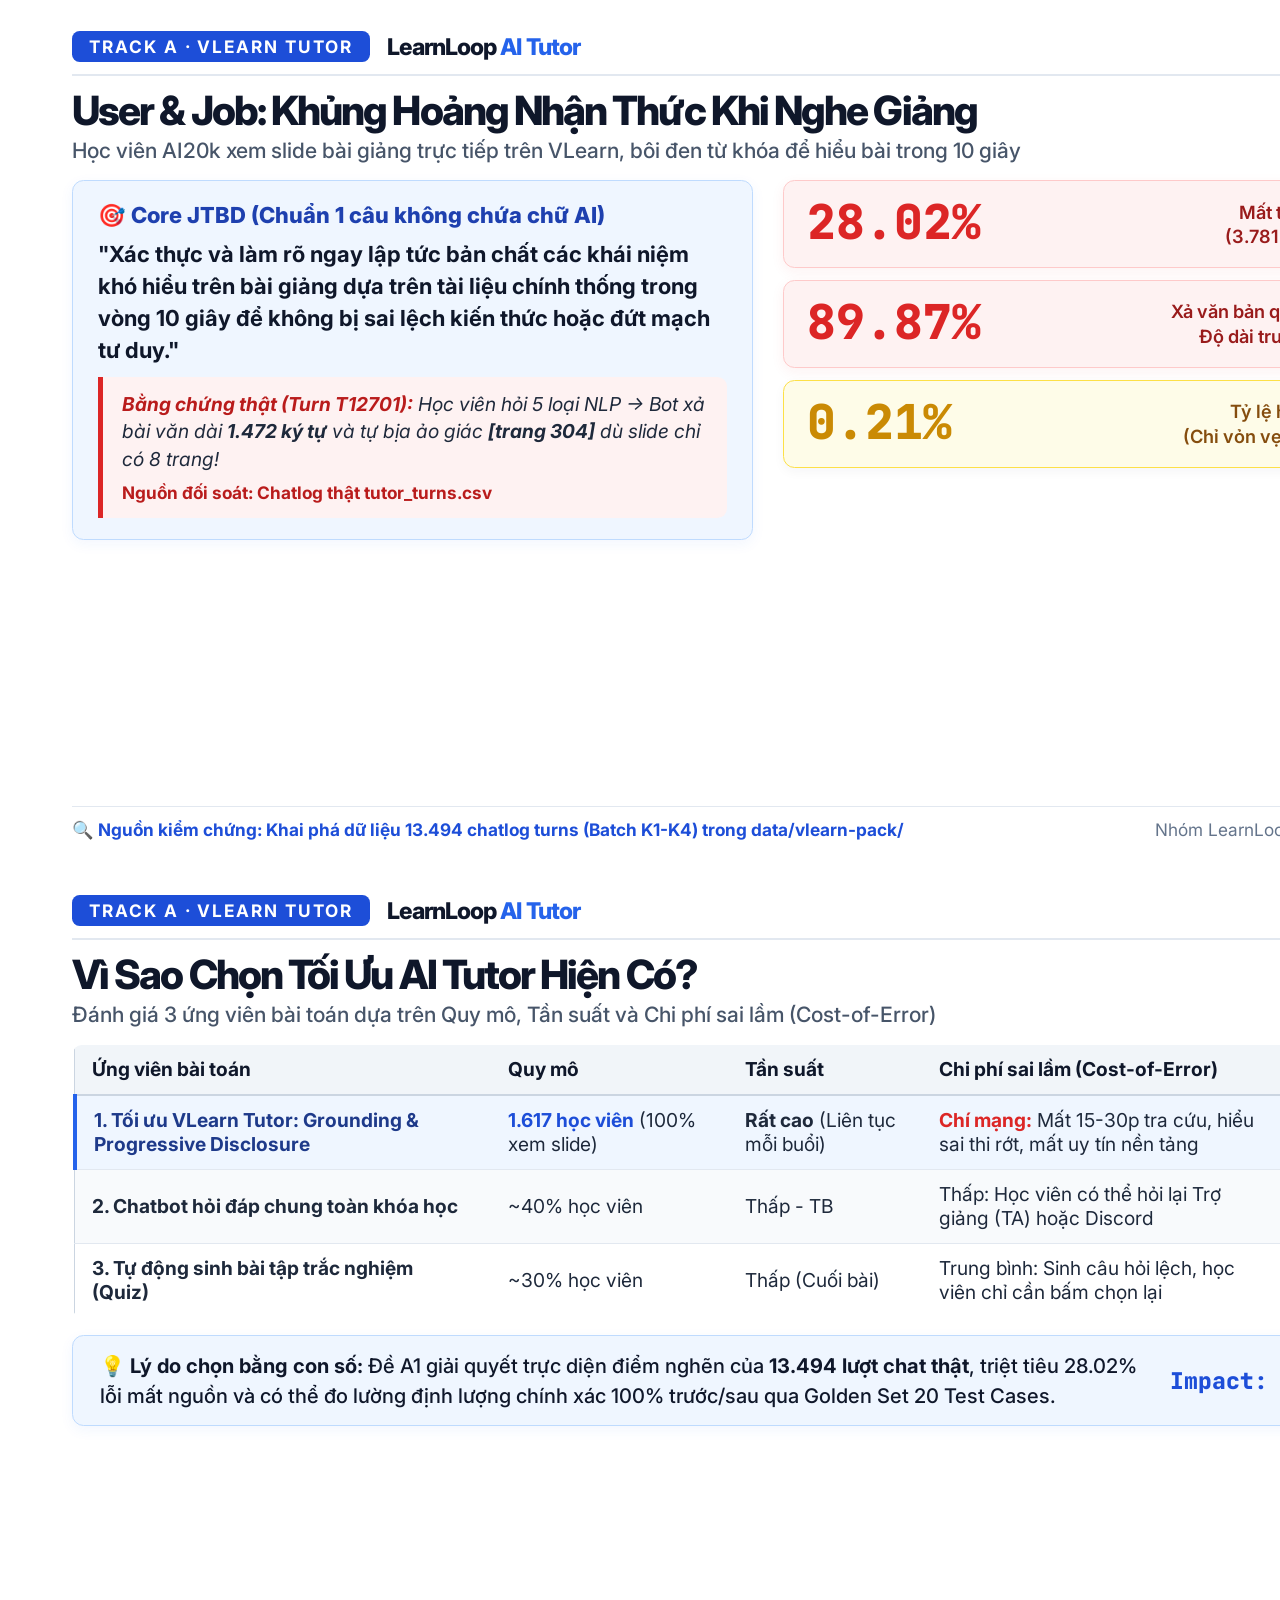
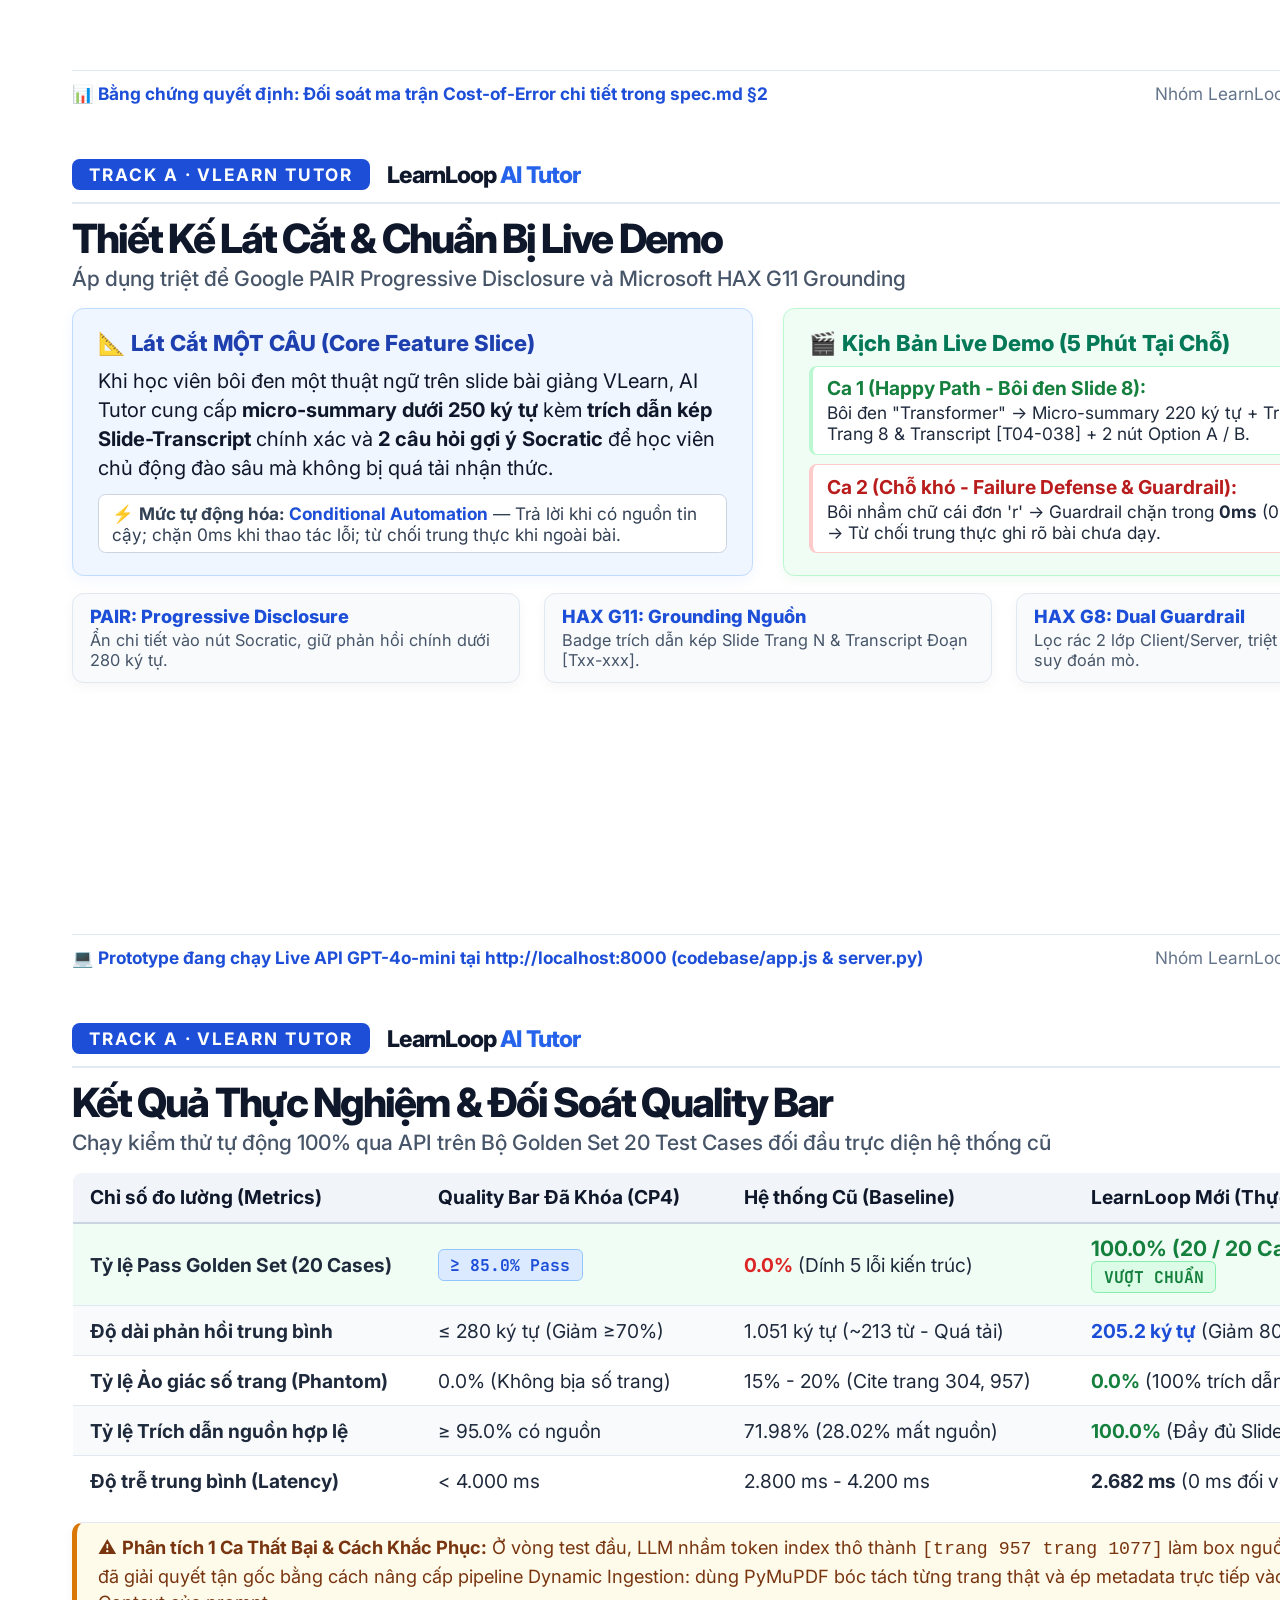
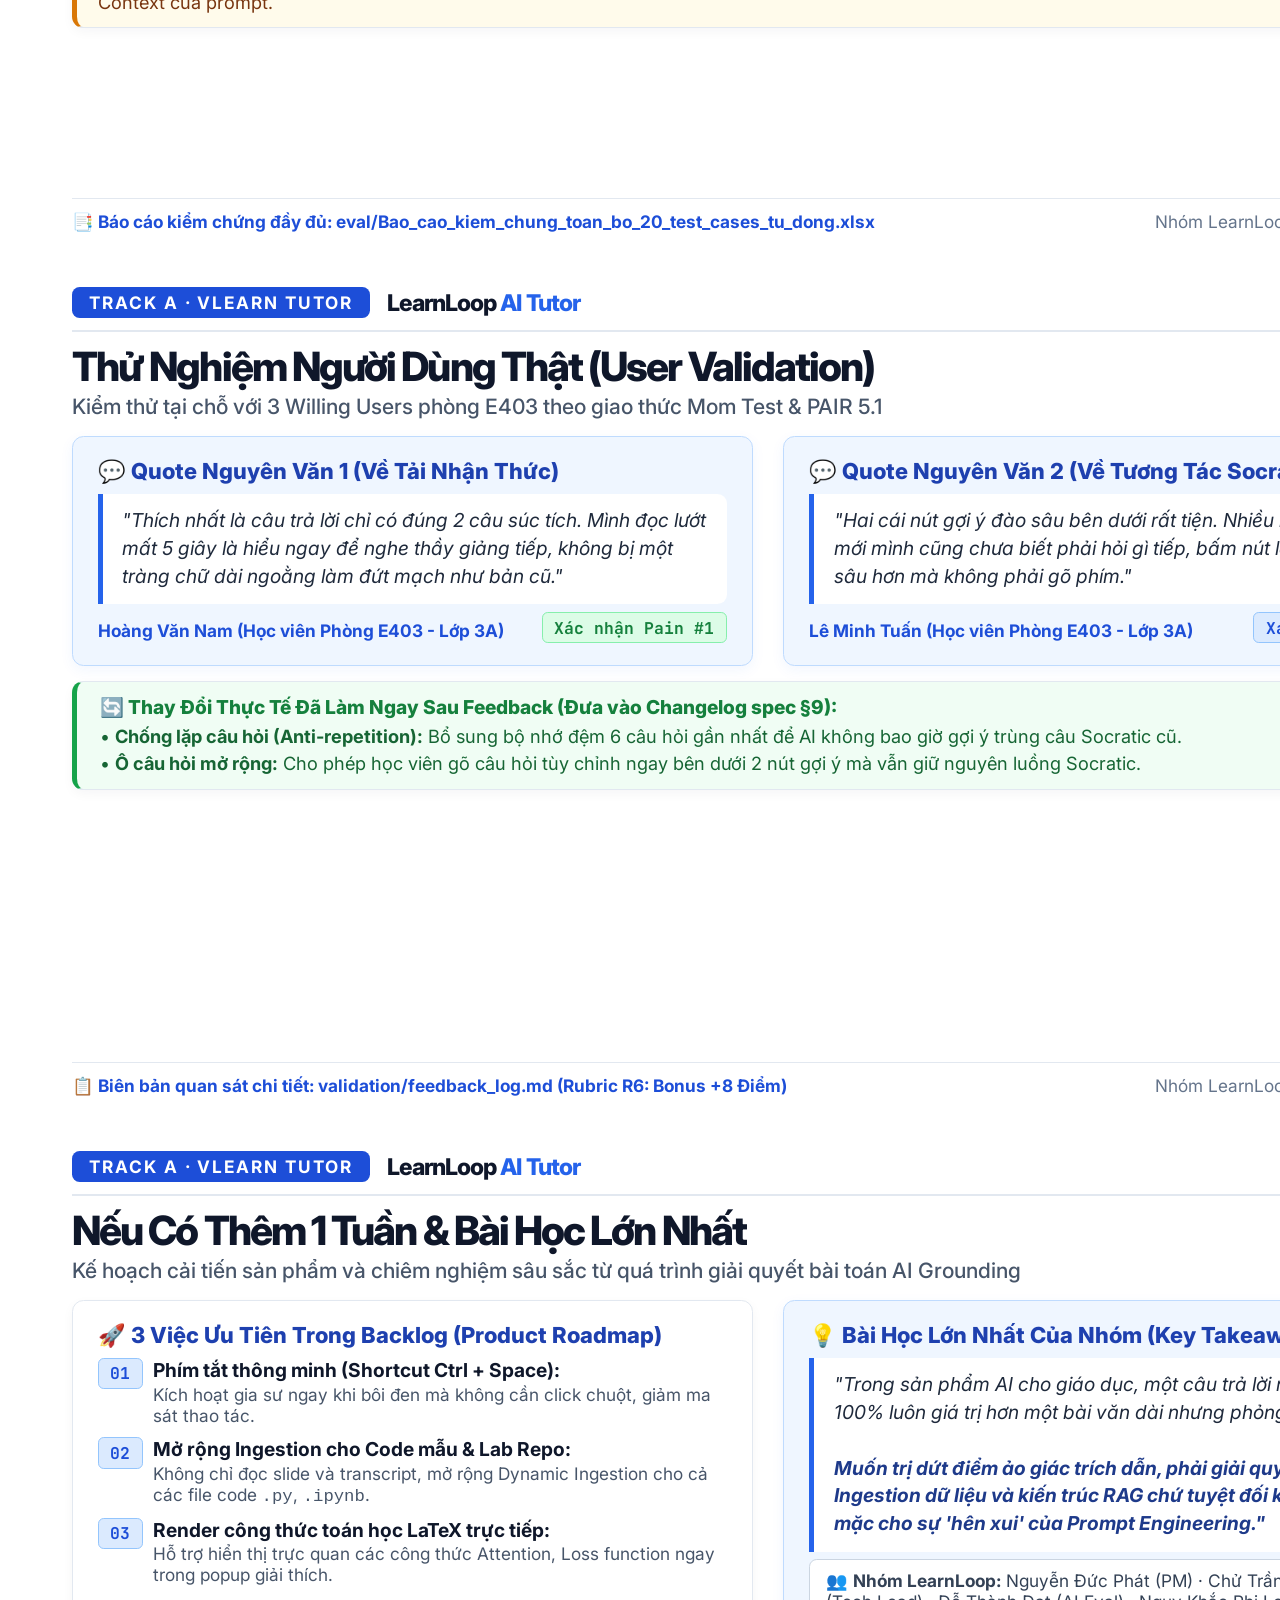
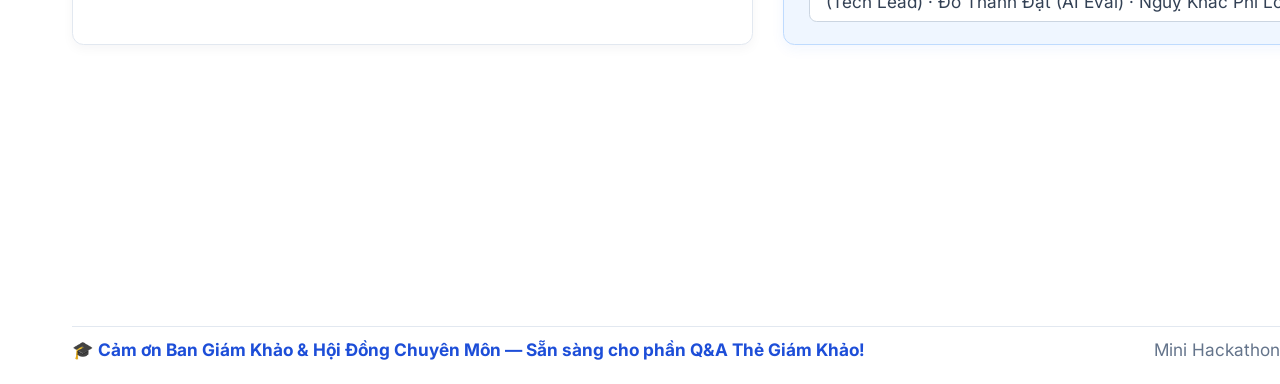
==== commit 156ab439: "style(cp5): enlarge body font size by 3 sizes and align headings closer to top edge" ====
--- a/slides.html
+++ b/slides.html
@@ -4,7 +4,7 @@
 <meta charset="UTF-8">
 <title>VLearn AI Tutor - Demo Slides (Batch 04 - Lớp 3A)</title>
 <style>
-  @import url('https://fonts.googleapis.com/css2?family=Inter:wght@300;400;500;600;700;800&family=JetBrains+Mono:wght@400;600;700&display=swap');
+  @import url('https://fonts.googleapis.com/css2?family=Inter:wght@300;400;500;600;700;800&family=JetBrains+Mono:wght@400;600;700;800&display=swap');
 
   @page {
     size: 16in 9in;
@@ -32,41 +32,41 @@
     page-break-inside: avoid;
     position: relative;
     overflow: hidden;
-    padding: 0.55in 0.8in;
+    padding: 0.3in 0.75in 0.25in 0.75in; /* Đưa tiêu đề lên sát góc trên */
     display: flex;
     flex-direction: column;
     justify-content: space-between;
     background: #ffffff;
   }
 
-  /* Header */
+  /* Header sát mép trên */
   .slide-header {
     display: flex;
     justify-content: space-between;
     align-items: center;
     border-bottom: 2px solid #e2e8f0;
-    padding-bottom: 0.2in;
+    padding-bottom: 0.1in;
   }
 
   .header-left {
     display: flex;
     align-items: center;
-    gap: 0.2in;
+    gap: 0.18in;
   }
 
   .badge-track {
     background: #1d4ed8;
     color: #ffffff;
-    font-size: 0.16in;
+    font-size: 0.18in; /* Tăng 3 size */
     font-weight: 700;
-    padding: 0.06in 0.18in;
+    padding: 0.05in 0.18in;
     border-radius: 0.08in;
     letter-spacing: 0.02in;
     text-transform: uppercase;
   }
 
   .project-title {
-    font-size: 0.22in;
+    font-size: 0.24in; /* Tăng 3 size */
     font-weight: 800;
     color: #0f172a;
     letter-spacing: -0.01in;
@@ -78,37 +78,38 @@
 
   .slide-num {
     font-family: 'JetBrains Mono', monospace;
-    font-size: 0.17in;
+    font-size: 0.19in; /* Tăng 3 size */
     font-weight: 700;
     color: #475569;
     background: #f1f5f9;
-    padding: 0.06in 0.16in;
+    padding: 0.05in 0.16in;
     border-radius: 0.08in;
     border: 1px solid #cbd5e1;
   }
 
-  /* Body Content */
+  /* Body Content đẩy sát lên trên */
   .slide-body {
     flex: 1;
     display: flex;
     flex-direction: column;
-    justify-content: center;
-    padding: 0.2in 0;
-  }
-
+    justify-content: flex-start; /* Tiêu đề sát trên */
+    padding: 0.12in 0 0.05in 0;
+  }
+
+  /* Giữ nguyên cỡ chữ của tiêu đề */
   .slide-heading {
-    font-size: 0.42in;
+    font-size: 0.42in; /* GIỮ NGUYÊN */
     font-weight: 800;
     line-height: 1.15;
-    margin-bottom: 0.06in;
+    margin-bottom: 0.04in;
     letter-spacing: -0.02in;
     color: #0f172a;
   }
 
   .slide-subheading {
-    font-size: 0.19in;
+    font-size: 0.22in; /* Tăng 3 size (0.19 -> 0.22in) */
     color: #475569;
-    margin-bottom: 0.28in;
+    margin-bottom: 0.18in;
     font-weight: 500;
   }
 
@@ -116,21 +117,21 @@
   .grid-2 {
     display: grid;
     grid-template-columns: 1fr 1fr;
-    gap: 0.35in;
+    gap: 0.32in;
   }
 
   .grid-3 {
     display: grid;
     grid-template-columns: 1fr 1fr 1fr;
-    gap: 0.28in;
+    gap: 0.25in;
   }
 
   /* Cards */
   .card {
     background: #ffffff;
     border: 1.5px solid #e2e8f0;
-    border-radius: 0.14in;
-    padding: 0.28in;
+    border-radius: 0.12in;
+    padding: 0.22in 0.26in;
     box-shadow: 0 4px 12px rgba(15, 23, 42, 0.04);
   }
 
@@ -153,18 +154,18 @@
   }
 
   .card-title {
-    font-size: 0.2in;
+    font-size: 0.23in; /* Tăng 3 size (0.20 -> 0.23in) */
     font-weight: 800;
     color: #1e40af;
-    margin-bottom: 0.12in;
+    margin-bottom: 0.1in;
     display: flex;
     align-items: center;
-    gap: 0.1in;
+    gap: 0.08in;
   }
 
   .card-text {
-    font-size: 0.18in;
-    line-height: 1.5;
+    font-size: 0.21in; /* Tăng 3 size (0.18 -> 0.21in) */
+    line-height: 1.45;
     color: #1e293b;
   }
 
@@ -172,19 +173,19 @@
   .stat-box {
     display: flex;
     flex-direction: column;
-    padding: 0.18in;
+    padding: 0.16in;
     background: #f8fafc;
-    border-radius: 0.12in;
+    border-radius: 0.1in;
     border: 1.5px solid #e2e8f0;
   }
 
   .stat-num {
     font-family: 'JetBrains Mono', monospace;
-    font-size: 0.46in;
+    font-size: 0.50in; /* Tăng 3 size (0.46 -> 0.50in) */
     font-weight: 800;
     color: #dc2626;
     line-height: 1;
-    margin-bottom: 0.06in;
+    margin-bottom: 0.04in;
   }
 
   .stat-num.success {
@@ -196,8 +197,8 @@
   }
 
   .stat-label {
-    font-size: 0.16in;
-    color: #334155;
+    font-size: 0.19in; /* Tăng 3 size (0.16 -> 0.19in) */
+    color: #1e293b;
     line-height: 1.35;
     font-weight: 600;
   }
@@ -206,10 +207,10 @@
   table {
     width: 100%;
     border-collapse: collapse;
-    font-size: 0.17in;
+    font-size: 0.20in; /* Tăng 3 size (0.17 -> 0.20in) */
     background: #ffffff;
     border: 1.5px solid #cbd5e1;
-    border-radius: 0.12in;
+    border-radius: 0.1in;
     overflow: hidden;
   }
 
@@ -218,15 +219,17 @@
     color: #0f172a;
     font-weight: 700;
     text-align: left;
-    padding: 0.15in 0.2in;
+    padding: 0.13in 0.18in;
     border-bottom: 2px solid #cbd5e1;
+    font-size: 0.20in; /* Tăng 3 size */
   }
 
   td {
-    padding: 0.15in 0.2in;
+    padding: 0.13in 0.18in;
     border-bottom: 1px solid #e2e8f0;
     color: #1e293b;
     vertical-align: middle;
+    font-size: 0.20in; /* Tăng 3 size */
   }
 
   tr:nth-child(even) td {
@@ -238,7 +241,7 @@
     display: inline-block;
     padding: 0.04in 0.12in;
     border-radius: 0.06in;
-    font-size: 0.14in;
+    font-size: 0.17in; /* Tăng 3 size (0.14 -> 0.17in) */
     font-weight: 700;
     font-family: 'JetBrains Mono', monospace;
   }
@@ -253,8 +256,8 @@
     justify-content: space-between;
     align-items: center;
     border-top: 1.5px solid #e2e8f0;
-    padding-top: 0.18in;
-    font-size: 0.15in;
+    padding-top: 0.12in;
+    font-size: 0.18in; /* Tăng 3 size (0.15 -> 0.18in) */
     color: #64748b;
   }
 
@@ -263,17 +266,17 @@
     align-items: center;
     gap: 0.08in;
     color: #1d4ed8;
-    font-weight: 600;
+    font-weight: 700;
   }
 
   .quote-box {
     background: #f1f5f9;
-    border-left: 4px solid #2563eb;
-    padding: 0.16in 0.22in;
+    border-left: 5px solid #2563eb;
+    padding: 0.14in 0.2in;
     border-radius: 0 0.1in 0.1in 0;
     font-style: italic;
     color: #1e293b;
-    font-size: 0.17in;
+    font-size: 0.20in; /* Tăng 3 size (0.17 -> 0.20in) */
     line-height: 1.45;
   }
 
@@ -282,7 +285,7 @@
     font-weight: 700;
     color: #1d4ed8;
     margin-top: 0.06in;
-    font-size: 0.15in;
+    font-size: 0.18in; /* Tăng 3 size (0.15 -> 0.18in) */
   }
 </style>
 </head>
@@ -302,39 +305,39 @@
     <h1 class="slide-heading">User & Job: Khủng Hoảng Nhận Thức Khi Nghe Giảng</h1>
     <p class="slide-subheading">Học viên AI20k xem slide bài giảng trực tiếp trên VLearn, bôi đen từ khóa để hiểu bài trong 10 giây</p>
 
-    <div class="grid-2" style="align-items: center; margin-bottom: 0.25in;">
-      <div class="card card-highlight" style="height: 100%; display: flex; flex-direction: column; justify-content: space-around;">
+    <div class="grid-2" style="align-items: stretch; margin-bottom: 0.15in;">
+      <div class="card card-highlight" style="display: flex; flex-direction: column; justify-content: space-between;">
         <div>
           <div class="card-title">🎯 Core JTBD (Chuẩn 1 câu không chứa chữ AI)</div>
-          <div class="card-text" style="font-size: 0.21in; font-weight: 700; color: #0f172a; line-height: 1.45;">
+          <div class="card-text" style="font-size: 0.23in; font-weight: 700; color: #0f172a; line-height: 1.45;">
             "Xác thực và làm rõ ngay lập tức bản chất các khái niệm khó hiểu trên bài giảng dựa trên tài liệu chính thống trong vòng 10 giây để không bị sai lệch kiến thức hoặc đứt mạch tư duy."
           </div>
         </div>
-        <div class="quote-box" style="margin-top: 0.15in; border-left-color: #dc2626; background: #fef2f2;">
-          <strong style="color: #b91c1c;">Bằng chứng thật (Turn T12701):</strong> Học viên hỏi 5 loại NLP -> Bot tuôn bài văn dài <strong>1.472 ký tự</strong> và tự bịa ảo giác <strong>[trang 304]</strong> dù slide chỉ có 8 trang!
+        <div class="quote-box" style="margin-top: 0.12in; border-left-color: #dc2626; background: #fef2f2;">
+          <strong style="color: #b91c1c;">Bằng chứng thật (Turn T12701):</strong> Học viên hỏi 5 loại NLP -> Bot xả bài văn dài <strong>1.472 ký tự</strong> và tự bịa ảo giác <strong>[trang 304]</strong> dù slide chỉ có 8 trang!
           <div class="quote-author" style="color: #b91c1c;">Nguồn đối soát: Chatlog thật tutor_turns.csv</div>
         </div>
       </div>
 
-      <div style="display: flex; flex-direction: column; gap: 0.16in;">
-        <div class="card card-danger" style="padding: 0.2in;">
+      <div style="display: flex; flex-direction: column; gap: 0.12in;">
+        <div class="card card-danger" style="padding: 0.18in 0.24in;">
           <div style="display: flex; justify-content: space-between; align-items: center;">
             <div class="stat-num">28.02%</div>
             <div class="stat-label" style="text-align: right; color: #991b1b;">Mất trích dẫn hoàn toàn<br>(3.781 / 13.494 lượt chat)</div>
           </div>
         </div>
 
-        <div class="card card-danger" style="padding: 0.2in;">
+        <div class="card card-danger" style="padding: 0.18in 0.24in;">
           <div style="display: flex; justify-content: space-between; align-items: center;">
             <div class="stat-num">89.87%</div>
             <div class="stat-label" style="text-align: right; color: #991b1b;">Xả văn bản quá tải (Wall of text)<br>Độ dài trung bình 1.051 ký tự</div>
           </div>
         </div>
 
-        <div class="card" style="padding: 0.2in; border-color: #fde047; background: #fefce8;">
+        <div class="card" style="padding: 0.18in 0.24in; border-color: #fde047; background: #fefce8;">
           <div style="display: flex; justify-content: space-between; align-items: center;">
             <div class="stat-num" style="color: #ca8a04;">0.21%</div>
-            <div class="stat-label" style="text-align: right; color: #854d0e;">Tỷ lệ đặt câu hỏi Socratic gợi mở<br>(Chỉ vỏn vẹn 28 / 13.494 lượt chat)</div>
+            <div class="stat-label" style="text-align: right; color: #854d0e;">Tỷ lệ hỏi Socratic gợi mở<br>(Chỉ vỏn vẹn 28 / 13.494 lượt)</div>
           </div>
         </div>
       </div>
@@ -361,15 +364,15 @@
     <h1 class="slide-heading">Vì Sao Chọn Tối Ưu AI Tutor Hiện Có?</h1>
     <p class="slide-subheading">Đánh giá 3 ứng viên bài toán dựa trên Quy mô, Tần suất và Chi phí sai lầm (Cost-of-Error)</p>
 
-    <div style="margin-bottom: 0.25in;">
+    <div style="margin-bottom: 0.18in;">
       <table>
         <thead>
           <tr>
-            <th style="width: 28%;">Ứng viên bài toán</th>
-            <th style="width: 16%;">Quy mô tác động</th>
-            <th style="width: 15%;">Tần suất</th>
-            <th style="width: 27%;">Chi phí sai lầm mỗi lần (Cost-of-Error)</th>
-            <th style="width: 14%;">Quyết định</th>
+            <th style="width: 30%;">Ứng viên bài toán</th>
+            <th style="width: 17%;">Quy mô</th>
+            <th style="width: 14%;">Tần suất</th>
+            <th style="width: 26%;">Chi phí sai lầm (Cost-of-Error)</th>
+            <th style="width: 13%;">Quyết định</th>
           </tr>
         </thead>
         <tbody>
@@ -377,32 +380,32 @@
             <td><strong style="color: #1e3a8a;">1. Tối ưu VLearn Tutor: Grounding & Progressive Disclosure</strong></td>
             <td><strong style="color: #1d4ed8;">1.617 học viên</strong> (100% xem slide)</td>
             <td><strong>Rất cao</strong> (Liên tục mỗi buổi)</td>
-            <td><strong style="color: #dc2626;">Chí mạng:</strong> Mất 15-30p tra cứu lại, hiểu sai kiến thức thi, mất uy tín nền tảng</td>
+            <td><strong style="color: #dc2626;">Chí mạng:</strong> Mất 15-30p tra cứu, hiểu sai thi rớt, mất uy tín nền tảng</td>
             <td><span class="pill pill-green">CHỌN (Đề A1)</span></td>
           </tr>
           <tr>
             <td><strong>2. Chatbot hỏi đáp chung toàn khóa học</strong></td>
             <td>~40% học viên</td>
-            <td>Thấp - Trung bình</td>
-            <td>Thấp: Học viên có thể hỏi lại Trợ giảng (TA) hoặc bạn bè qua Discord</td>
+            <td>Thấp - TB</td>
+            <td>Thấp: Học viên có thể hỏi lại Trợ giảng (TA) hoặc Discord</td>
             <td><span class="pill pill-red">LOẠI</span></td>
           </tr>
           <tr>
-            <td><strong>3. Tự động sinh bài tập trắc nghiệm (Quiz) từ slide</strong></td>
-            <td>~30% học viên chủ động</td>
-            <td>Thấp (Cuối chương)</td>
-            <td>Trung bình: Sinh câu hỏi lệch trọng tâm, học viên chỉ cần bấm chọn lại</td>
+            <td><strong>3. Tự động sinh bài tập trắc nghiệm (Quiz)</strong></td>
+            <td>~30% học viên</td>
+            <td>Thấp (Cuối bài)</td>
+            <td>Trung bình: Sinh câu hỏi lệch, học viên chỉ cần bấm chọn lại</td>
             <td><span class="pill pill-red">LOẠI</span></td>
           </tr>
         </tbody>
       </table>
     </div>
 
-    <div class="card card-highlight" style="display: flex; align-items: center; justify-content: space-between; padding: 0.2in 0.35in;">
-      <div style="font-size: 0.18in; color: #0f172a; line-height: 1.45;">
-        💡 <strong>Lý do chọn bằng con số:</strong> Đề A1 giải quyết trực diện điểm nghẽn của <strong>13.494 lượt chat thực tế</strong>, triệt tiêu 28.02% lỗi mất nguồn và có thể đo lường định lượng chính xác 100% trước/sau qua bộ Golden Set 20 Test Cases chuẩn hóa.
-      </div>
-      <div style="font-family: 'JetBrains Mono', monospace; font-size: 0.22in; font-weight: 800; color: #1d4ed8; white-space: nowrap; margin-left: 0.3in;">
+    <div class="card card-highlight" style="display: flex; align-items: center; justify-content: space-between; padding: 0.16in 0.28in;">
+      <div style="font-size: 0.21in; color: #0f172a; line-height: 1.45; font-weight: 500;">
+        💡 <strong>Lý do chọn bằng con số:</strong> Đề A1 giải quyết trực diện điểm nghẽn của <strong>13.494 lượt chat thật</strong>, triệt tiêu 28.02% lỗi mất nguồn và có thể đo lường định lượng chính xác 100% trước/sau qua Golden Set 20 Test Cases.
+      </div>
+      <div style="font-family: 'JetBrains Mono', monospace; font-size: 0.24in; font-weight: 800; color: #1d4ed8; white-space: nowrap; margin-left: 0.25in;">
         Impact: 1.617 Users
       </div>
     </div>
@@ -428,44 +431,44 @@
     <h1 class="slide-heading">Thiết Kế Lát Cắt & Chuẩn Bị Live Demo</h1>
     <p class="slide-subheading">Áp dụng triệt để Google PAIR Progressive Disclosure và Microsoft HAX G11 Grounding</p>
 
-    <div class="grid-2" style="margin-bottom: 0.25in;">
+    <div class="grid-2" style="margin-bottom: 0.18in;">
       <div class="card card-highlight">
         <div class="card-title">📐 Lát Cắt MỘT CÂU (Core Feature Slice)</div>
-        <div class="card-text" style="font-size: 0.19in; line-height: 1.45; margin-bottom: 0.14in; color: #0f172a;">
+        <div class="card-text" style="font-size: 0.21in; line-height: 1.45; margin-bottom: 0.12in; color: #0f172a;">
           Khi học viên bôi đen một thuật ngữ trên slide bài giảng VLearn, AI Tutor cung cấp <strong>micro-summary dưới 250 ký tự</strong> kèm <strong>trích dẫn kép Slide-Transcript</strong> chính xác và <strong>2 câu hỏi gợi ý Socratic</strong> để học viên chủ động đào sâu mà không bị quá tải nhận thức.
         </div>
-        <div style="background: #ffffff; padding: 0.1in 0.16in; border-radius: 0.08in; font-size: 0.16in; color: #334155; border: 1px solid #cbd5e1;">
+        <div style="background: #ffffff; padding: 0.08in 0.14in; border-radius: 0.08in; font-size: 0.18in; color: #334155; border: 1px solid #cbd5e1;">
           ⚡ <strong>Mức tự động hóa:</strong> <strong style="color: #1d4ed8;">Conditional Automation</strong> — Trả lời khi có nguồn tin cậy; chặn 0ms khi thao tác lỗi; từ chối trung thực khi ngoài bài.
         </div>
       </div>
 
       <div class="card card-success">
         <div class="card-title" style="color: #047857;">🎬 Kịch Bản Live Demo (5 Phút Tại Chỗ)</div>
-        <div style="display: flex; flex-direction: column; gap: 0.12in;">
-          <div style="background: #ffffff; padding: 0.12in 0.16in; border-radius: 0.08in; border-left: 4px solid #16a34a; border: 1px solid #bbf7d0; border-left-width: 4px;">
-            <strong style="color: #15803d;">Ca 1 (Happy Path - Bôi đen Slide 8):</strong>
-            <div style="font-size: 0.16in; color: #1e293b; margin-top: 0.03in;">Bôi đen "Transformer" -> Micro-summary 220 ký tự + Trích dẫn Slide Trang 8 & Transcript [T04-038] + 2 nút đào sâu Option A / B.</div>
-          </div>
-          <div style="background: #ffffff; padding: 0.12in 0.16in; border-radius: 0.08in; border-left: 4px solid #dc2626; border: 1px solid #fecaca; border-left-width: 4px;">
-            <strong style="color: #b91c1c;">Ca 2 (Chỗ khó - Failure Defense & Guardrail):</strong>
-            <div style="font-size: 0.16in; color: #1e293b; margin-top: 0.03in;">Bôi nhầm chữ cái đơn 'r' -> Guardrail chặn trong <strong>0ms</strong> (0 token); Hỏi PPO -> Từ chối trung thực ghi rõ bài chưa dạy.</div>
+        <div style="display: flex; flex-direction: column; gap: 0.1in;">
+          <div style="background: #ffffff; padding: 0.1in 0.14in; border-radius: 0.08in; border-left: 4px solid #16a34a; border: 1px solid #bbf7d0; border-left-width: 4px;">
+            <strong style="color: #15803d; font-size: 0.20in;">Ca 1 (Happy Path - Bôi đen Slide 8):</strong>
+            <div style="font-size: 0.18in; color: #1e293b; margin-top: 0.02in;">Bôi đen "Transformer" -> Micro-summary 220 ký tự + Trích dẫn Slide Trang 8 & Transcript [T04-038] + 2 nút Option A / B.</div>
+          </div>
+          <div style="background: #ffffff; padding: 0.1in 0.14in; border-radius: 0.08in; border-left: 4px solid #dc2626; border: 1px solid #fecaca; border-left-width: 4px;">
+            <strong style="color: #b91c1c; font-size: 0.20in;">Ca 2 (Chỗ khó - Failure Defense & Guardrail):</strong>
+            <div style="font-size: 0.18in; color: #1e293b; margin-top: 0.02in;">Bôi nhầm chữ cái đơn 'r' -> Guardrail chặn trong <strong>0ms</strong> (0 token); Hỏi PPO -> Từ chối trung thực ghi rõ bài chưa dạy.</div>
           </div>
         </div>
       </div>
     </div>
 
     <div class="grid-3">
-      <div class="card" style="padding: 0.16in 0.2in; background: #f8fafc;">
-        <div style="font-size: 0.16in; font-weight: 800; color: #1d4ed8; margin-bottom: 0.04in;">PAIR: Progressive Disclosure</div>
-        <div style="font-size: 0.15in; color: #475569;">Ẩn chi tiết vào nút Socratic, giữ phản hồi chính dưới 280 ký tự.</div>
-      </div>
-      <div class="card" style="padding: 0.16in 0.2in; background: #f8fafc;">
-        <div style="font-size: 0.16in; font-weight: 800; color: #1d4ed8; margin-bottom: 0.04in;">HAX G11: Grounding Nguồn</div>
-        <div style="font-size: 0.15in; color: #475569;">Badge trích dẫn kép Slide Trang N & Transcript Đoạn [Txx-xxx].</div>
-      </div>
-      <div class="card" style="padding: 0.16in 0.2in; background: #f8fafc;">
-        <div style="font-size: 0.16in; font-weight: 800; color: #1d4ed8; margin-bottom: 0.04in;">HAX G8: Dual Guardrail</div>
-        <div style="font-size: 0.15in; color: #475569;">Lọc rác 2 lớp Client/Server, triệt tiêu 100% chi phí suy đoán mò.</div>
+      <div class="card" style="padding: 0.12in 0.18in; background: #f8fafc;">
+        <div style="font-size: 0.19in; font-weight: 800; color: #1d4ed8; margin-bottom: 0.03in;">PAIR: Progressive Disclosure</div>
+        <div style="font-size: 0.17in; color: #475569;">Ẩn chi tiết vào nút Socratic, giữ phản hồi chính dưới 280 ký tự.</div>
+      </div>
+      <div class="card" style="padding: 0.12in 0.18in; background: #f8fafc;">
+        <div style="font-size: 0.19in; font-weight: 800; color: #1d4ed8; margin-bottom: 0.03in;">HAX G11: Grounding Nguồn</div>
+        <div style="font-size: 0.17in; color: #475569;">Badge trích dẫn kép Slide Trang N & Transcript Đoạn [Txx-xxx].</div>
+      </div>
+      <div class="card" style="padding: 0.12in 0.18in; background: #f8fafc;">
+        <div style="font-size: 0.19in; font-weight: 800; color: #1d4ed8; margin-bottom: 0.03in;">HAX G8: Dual Guardrail</div>
+        <div style="font-size: 0.17in; color: #475569;">Lọc rác 2 lớp Client/Server, triệt tiêu 100% chi phí suy đoán mò.</div>
       </div>
     </div>
   </div>
@@ -490,7 +493,7 @@
     <h1 class="slide-heading">Kết Quả Thực Nghiệm & Đối Soát Quality Bar</h1>
     <p class="slide-subheading">Chạy kiểm thử tự động 100% qua API trên Bộ Golden Set 20 Test Cases đối đầu trực diện hệ thống cũ</p>
 
-    <div style="margin-bottom: 0.22in;">
+    <div style="margin-bottom: 0.16in;">
       <table>
         <thead>
           <tr>
@@ -505,7 +508,7 @@
             <td><strong>Tỷ lệ Pass Golden Set (20 Cases)</strong></td>
             <td><span class="pill pill-blue">≥ 85.0% Pass</span></td>
             <td><strong style="color: #dc2626;">0.0%</strong> (Dính 5 lỗi kiến trúc)</td>
-            <td><strong style="color: #15803d; font-size: 0.19in;">100.0% (20 / 20 Cases)</strong> <span class="pill pill-green">VƯỢT CHUẨN</span></td>
+            <td><strong style="color: #15803d; font-size: 0.22in;">100.0% (20 / 20 Cases)</strong> <span class="pill pill-green">VƯỢT CHUẨN</span></td>
           </tr>
           <tr>
             <td><strong>Độ dài phản hồi trung bình</strong></td>
@@ -535,8 +538,8 @@
       </table>
     </div>
 
-    <div class="card" style="border-left: 5px solid #d97706; background: #fffbeb; padding: 0.15in 0.25in;">
-      <div style="font-size: 0.17in; color: #78350f; line-height: 1.45;">
+    <div class="card" style="border-left: 5px solid #d97706; background: #fffbeb; padding: 0.12in 0.22in;">
+      <div style="font-size: 0.19in; color: #78350f; line-height: 1.45;">
         ⚠️ <strong>Phân tích 1 Ca Thất Bại & Cách Khắc Phục:</strong> Ở vòng test đầu, LLM nhầm token index thô thành <code>[trang 957 trang 1077]</code> làm box nguồn bị rỗng. Nhóm đã giải quyết tận gốc bằng cách nâng cấp pipeline Dynamic Ingestion: dùng PyMuPDF bóc tách từng trang thật và ép metadata trực tiếp vào Grounded Context của prompt.
       </div>
     </div>
@@ -562,10 +565,10 @@
     <h1 class="slide-heading">Thử Nghiệm Người Dùng Thật (User Validation)</h1>
     <p class="slide-subheading">Kiểm thử tại chỗ với 3 Willing Users phòng E403 theo giao thức Mom Test & PAIR 5.1</p>
 
-    <div class="grid-2" style="margin-bottom: 0.25in;">
+    <div class="grid-2" style="margin-bottom: 0.16in;">
       <div class="card card-highlight">
         <div class="card-title">💬 Quote Nguyên Văn 1 (Về Tải Nhận Thức)</div>
-        <div class="quote-box" style="font-size: 0.18in; margin-bottom: 0.12in; background: #ffffff;">
+        <div class="quote-box" style="font-size: 0.20in; margin-bottom: 0.08in; background: #ffffff;">
           "Thích nhất là câu trả lời chỉ có đúng 2 câu súc tích. Mình đọc lướt mất 5 giây là hiểu ngay để nghe thầy giảng tiếp, không bị một tràng chữ dài ngoằng làm đứt mạch như bản cũ."
         </div>
         <div style="display: flex; justify-content: space-between; align-items: center;">
@@ -576,7 +579,7 @@
 
       <div class="card card-highlight">
         <div class="card-title">💬 Quote Nguyên Văn 2 (Về Tương Tác Socratic)</div>
-        <div class="quote-box" style="font-size: 0.18in; margin-bottom: 0.12in; background: #ffffff;">
+        <div class="quote-box" style="font-size: 0.20in; margin-bottom: 0.08in; background: #ffffff;">
           "Hai cái nút gợi ý đào sâu bên dưới rất tiện. Nhiều khi bôi đen từ mới mình cũng chưa biết phải hỏi gì tiếp, bấm nút là có câu trả lời sâu hơn mà không phải gõ phím."
         </div>
         <div style="display: flex; justify-content: space-between; align-items: center;">
@@ -586,11 +589,11 @@
       </div>
     </div>
 
-    <div class="card" style="border-left: 5px solid #16a34a; background: #f0fdf4; padding: 0.18in 0.28in;">
-      <div style="font-size: 0.18in; font-weight: 800; color: #15803d; margin-bottom: 0.05in;">
+    <div class="card" style="border-left: 5px solid #16a34a; background: #f0fdf4; padding: 0.14in 0.24in;">
+      <div style="font-size: 0.20in; font-weight: 800; color: #15803d; margin-bottom: 0.04in;">
         🔄 Thay Đổi Thực Tế Đã Làm Ngay Sau Feedback (Đưa vào Changelog spec §9):
       </div>
-      <div style="font-size: 0.17in; color: #166534; line-height: 1.45;">
+      <div style="font-size: 0.19in; color: #166534; line-height: 1.45;">
         • <strong>Chống lặp câu hỏi (Anti-repetition):</strong> Bổ sung bộ nhớ đệm 6 câu hỏi gần nhất để AI không bao giờ gợi ý trùng câu Socratic cũ.<br>
         • <strong>Ô câu hỏi mở rộng:</strong> Cho phép học viên gõ câu hỏi tùy chỉnh ngay bên dưới 2 nút gợi ý mà vẫn giữ nguyên luồng Socratic.
       </div>
@@ -617,29 +620,29 @@
     <h1 class="slide-heading">Nếu Có Thêm 1 Tuần & Bài Học Lớn Nhất</h1>
     <p class="slide-subheading">Kế hoạch cải tiến sản phẩm và chiêm nghiệm sâu sắc từ quá trình giải quyết bài toán AI Grounding</p>
 
-    <div class="grid-2" style="margin-bottom: 0.3in;">
+    <div class="grid-2" style="margin-bottom: 0.16in;">
       <div class="card">
         <div class="card-title">🚀 3 Việc Ưu Tiên Trong Backlog (Product Roadmap)</div>
-        <div style="display: flex; flex-direction: column; gap: 0.15in;">
-          <div style="display: flex; gap: 0.12in; align-items: flex-start;">
+        <div style="display: flex; flex-direction: column; gap: 0.12in;">
+          <div style="display: flex; gap: 0.1in; align-items: flex-start;">
             <span class="pill pill-blue">01</span>
             <div>
-              <strong style="color: #0f172a; font-size: 0.18in;">Phím tắt thông minh (Shortcut Ctrl + Space):</strong>
-              <div style="color: #475569; font-size: 0.16in; margin-top: 0.02in;">Kích hoạt gia sư ngay khi bôi đen mà không cần click chuột, giảm ma sát thao tác.</div>
+              <strong style="color: #0f172a; font-size: 0.20in;">Phím tắt thông minh (Shortcut Ctrl + Space):</strong>
+              <div style="color: #475569; font-size: 0.18in; margin-top: 0.02in;">Kích hoạt gia sư ngay khi bôi đen mà không cần click chuột, giảm ma sát thao tác.</div>
             </div>
           </div>
-          <div style="display: flex; gap: 0.12in; align-items: flex-start;">
+          <div style="display: flex; gap: 0.1in; align-items: flex-start;">
             <span class="pill pill-blue">02</span>
             <div>
-              <strong style="color: #0f172a; font-size: 0.18in;">Mở rộng Ingestion cho Code mẫu & Lab Repo:</strong>
-              <div style="color: #475569; font-size: 0.16in; margin-top: 0.02in;">Không chỉ đọc slide và transcript, mở rộng Dynamic Ingestion cho cả các file code <code>.py</code>, <code>.ipynb</code>.</div>
+              <strong style="color: #0f172a; font-size: 0.20in;">Mở rộng Ingestion cho Code mẫu & Lab Repo:</strong>
+              <div style="color: #475569; font-size: 0.18in; margin-top: 0.02in;">Không chỉ đọc slide và transcript, mở rộng Dynamic Ingestion cho cả các file code <code>.py</code>, <code>.ipynb</code>.</div>
             </div>
           </div>
-          <div style="display: flex; gap: 0.12in; align-items: flex-start;">
+          <div style="display: flex; gap: 0.1in; align-items: flex-start;">
             <span class="pill pill-blue">03</span>
             <div>
-              <strong style="color: #0f172a; font-size: 0.18in;">Render công thức toán học LaTeX trực tiếp:</strong>
-              <div style="color: #475569; font-size: 0.16in; margin-top: 0.02in;">Hỗ trợ hiển thị trực quan các công thức Attention, Loss function ngay trong popup giải thích.</div>
+              <strong style="color: #0f172a; font-size: 0.20in;">Render công thức toán học LaTeX trực tiếp:</strong>
+              <div style="color: #475569; font-size: 0.18in; margin-top: 0.02in;">Hỗ trợ hiển thị trực quan các công thức Attention, Loss function ngay trong popup giải thích.</div>
             </div>
           </div>
         </div>
@@ -648,12 +651,12 @@
       <div class="card card-highlight" style="display: flex; flex-direction: column; justify-content: space-around;">
         <div>
           <div class="card-title">💡 Bài Học Lớn Nhất Của Nhóm (Key Takeaway)</div>
-          <div class="quote-box" style="font-size: 0.18in; line-height: 1.5; border-left-width: 5px; margin-top: 0.08in; background: #ffffff;">
+          <div class="quote-box" style="font-size: 0.20in; line-height: 1.45; border-left-width: 5px; margin-top: 0.06in; background: #ffffff;">
             "Trong sản phẩm AI cho giáo dục, một câu trả lời ngắn có căn cứ 100% luôn giá trị hơn một bài văn dài nhưng phỏng đoán.<br><br>
             <strong style="color: #1e3a8a;">Muốn trị dứt điểm ảo giác trích dẫn, phải giải quyết từ tầng Ingestion dữ liệu và kiến trúc RAG chứ tuyệt đối không thể phó mặc cho sự 'hên xui' của Prompt Engineering."</strong>
           </div>
         </div>
-        <div style="background: #ffffff; padding: 0.12in 0.18in; border-radius: 0.08in; font-size: 0.16in; color: #334155; border: 1px solid #cbd5e1; margin-top: 0.12in;">
+        <div style="background: #ffffff; padding: 0.1in 0.16in; border-radius: 0.08in; font-size: 0.18in; color: #334155; border: 1px solid #cbd5e1; margin-top: 0.08in;">
           👥 <strong>Nhóm LearnLoop:</strong> Nguyễn Đức Phát (PM) · Chử Trần Phương Nam (Tech Lead) · Đỗ Thành Đạt (AI Eval) · Nguỵ Khắc Phi Long (UX)
         </div>
       </div>
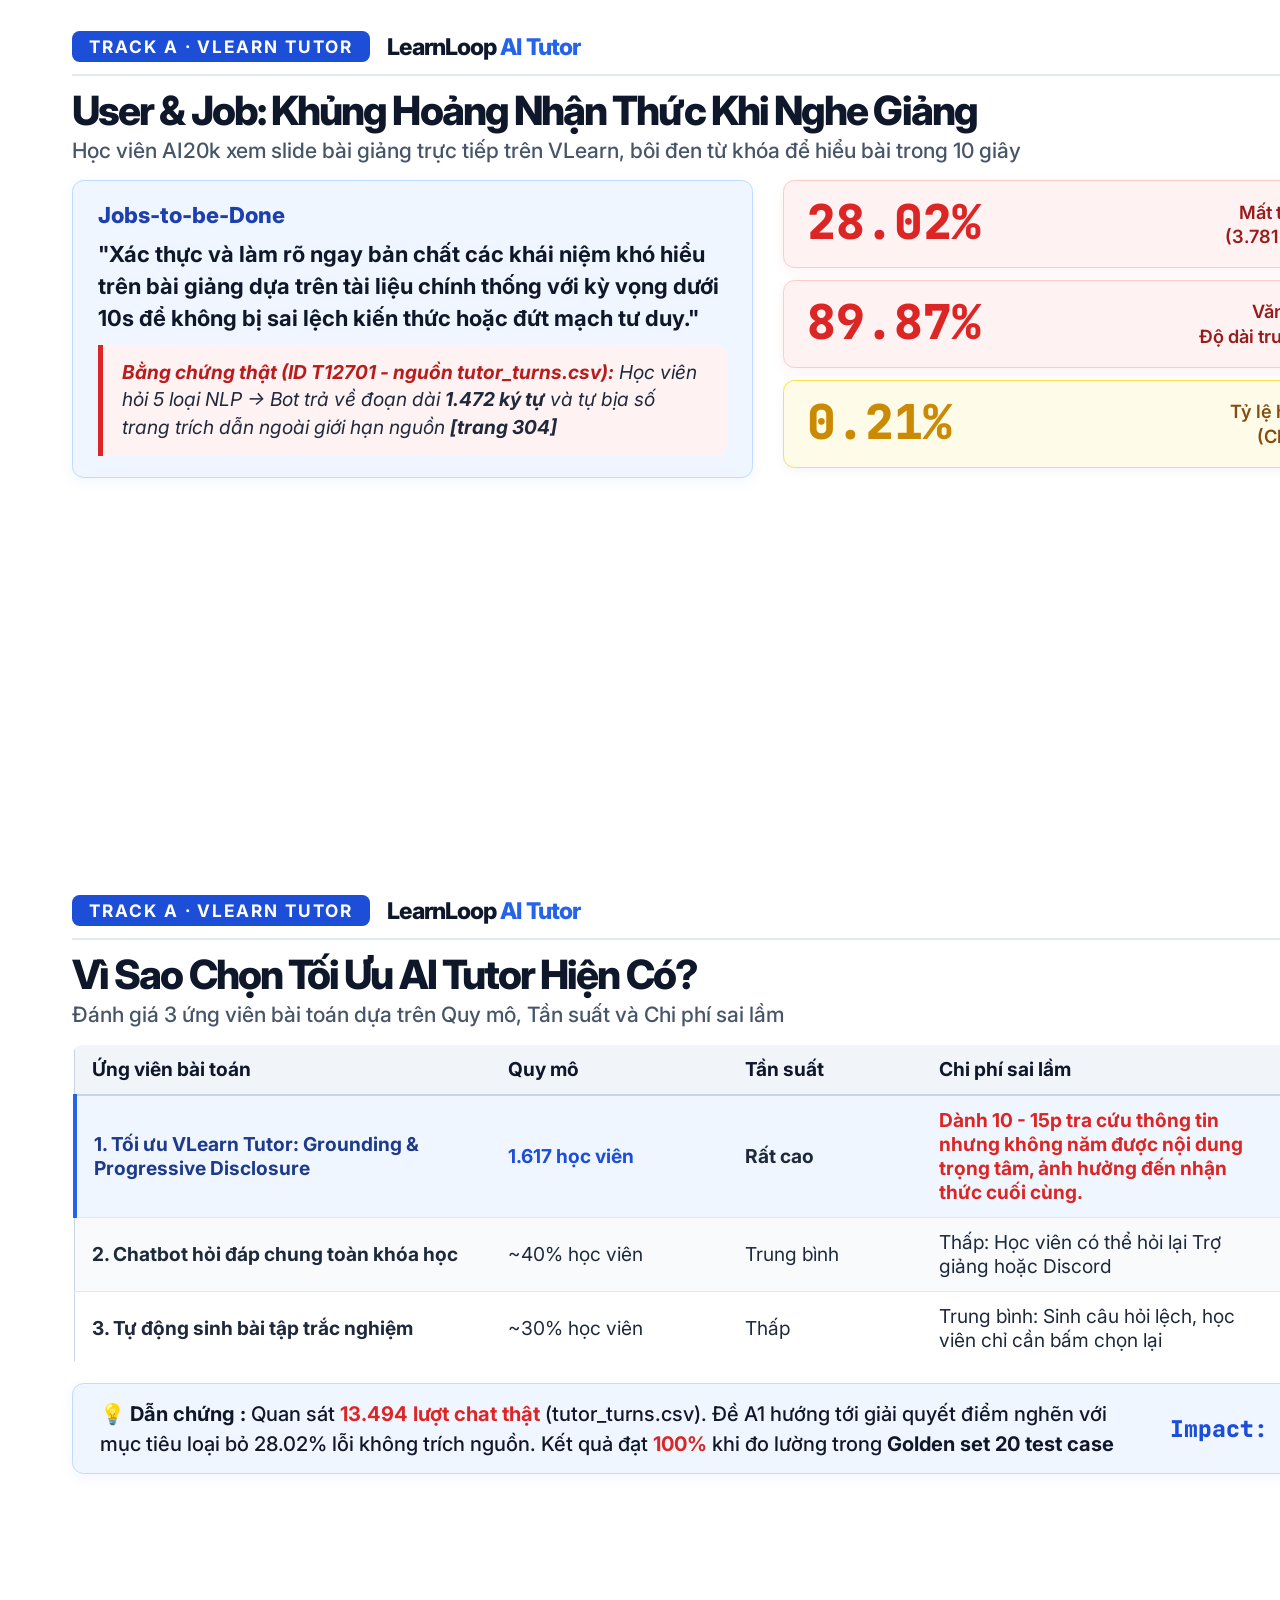
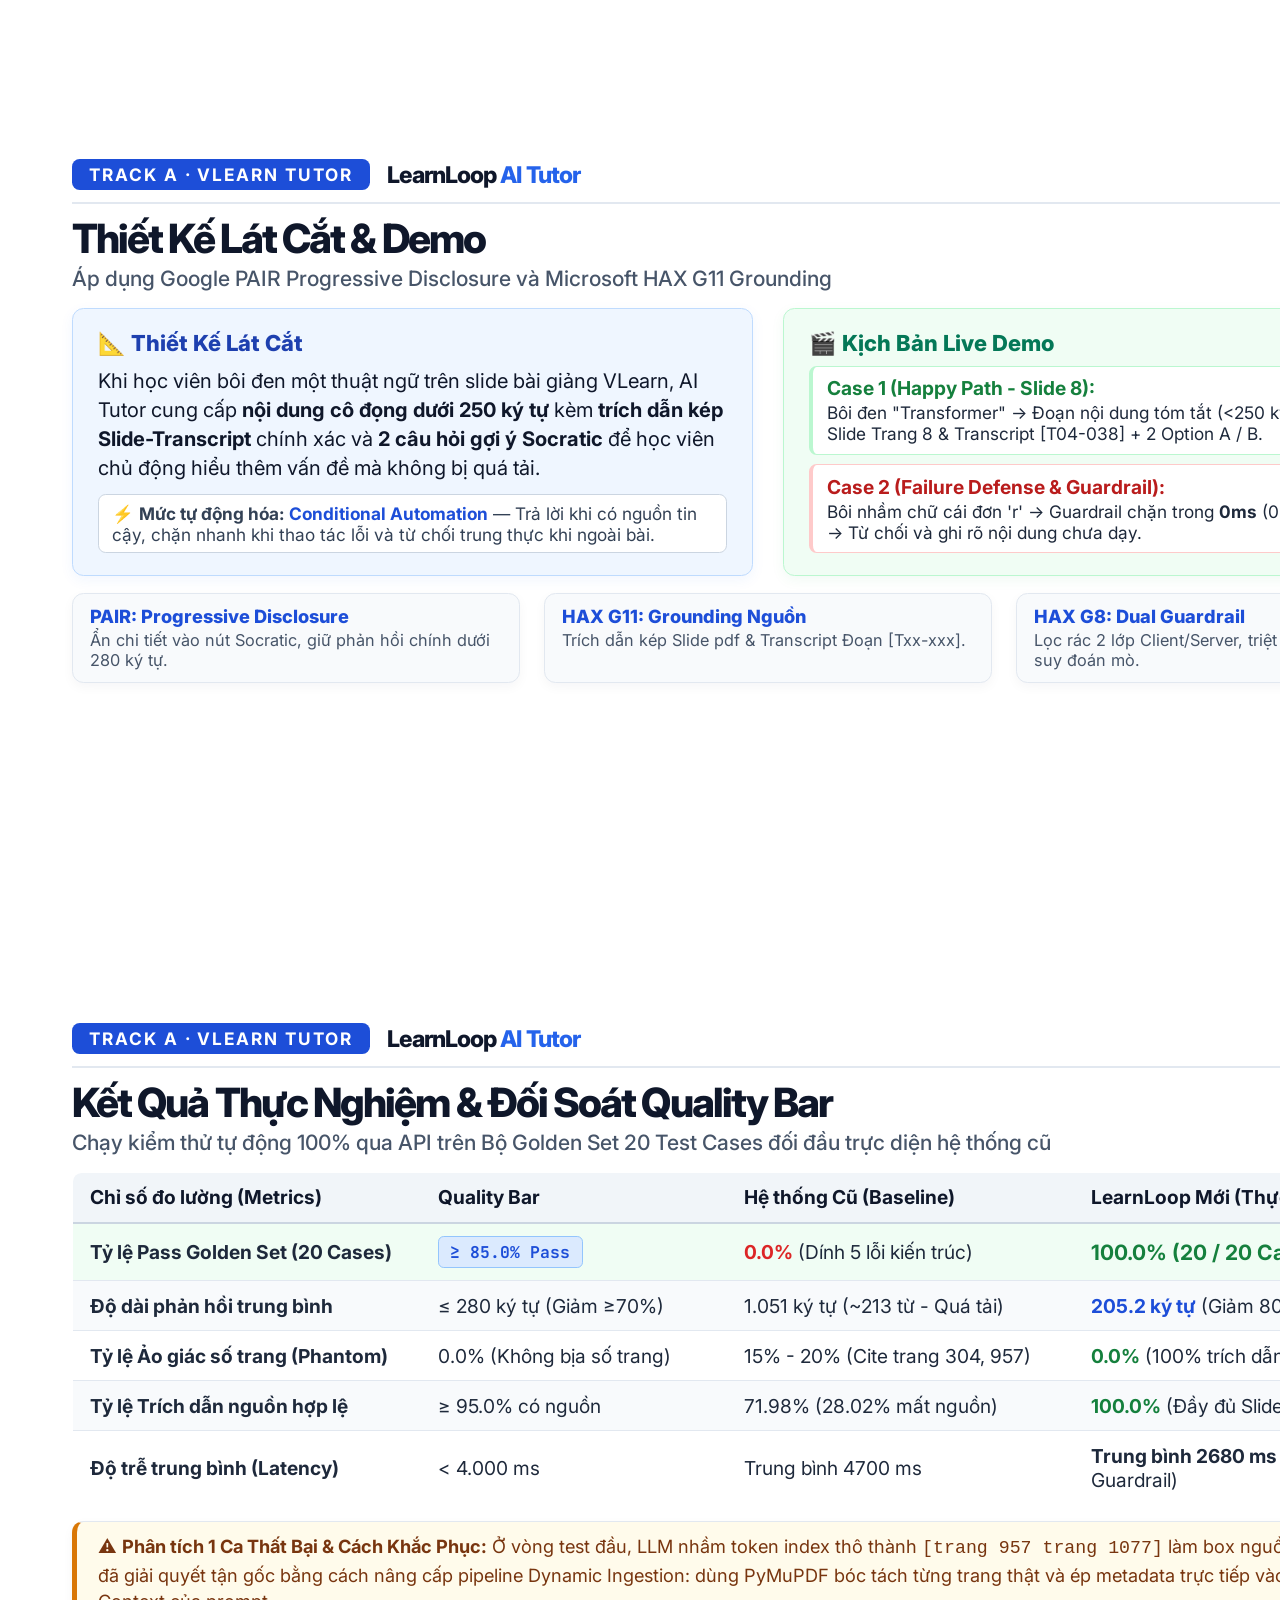
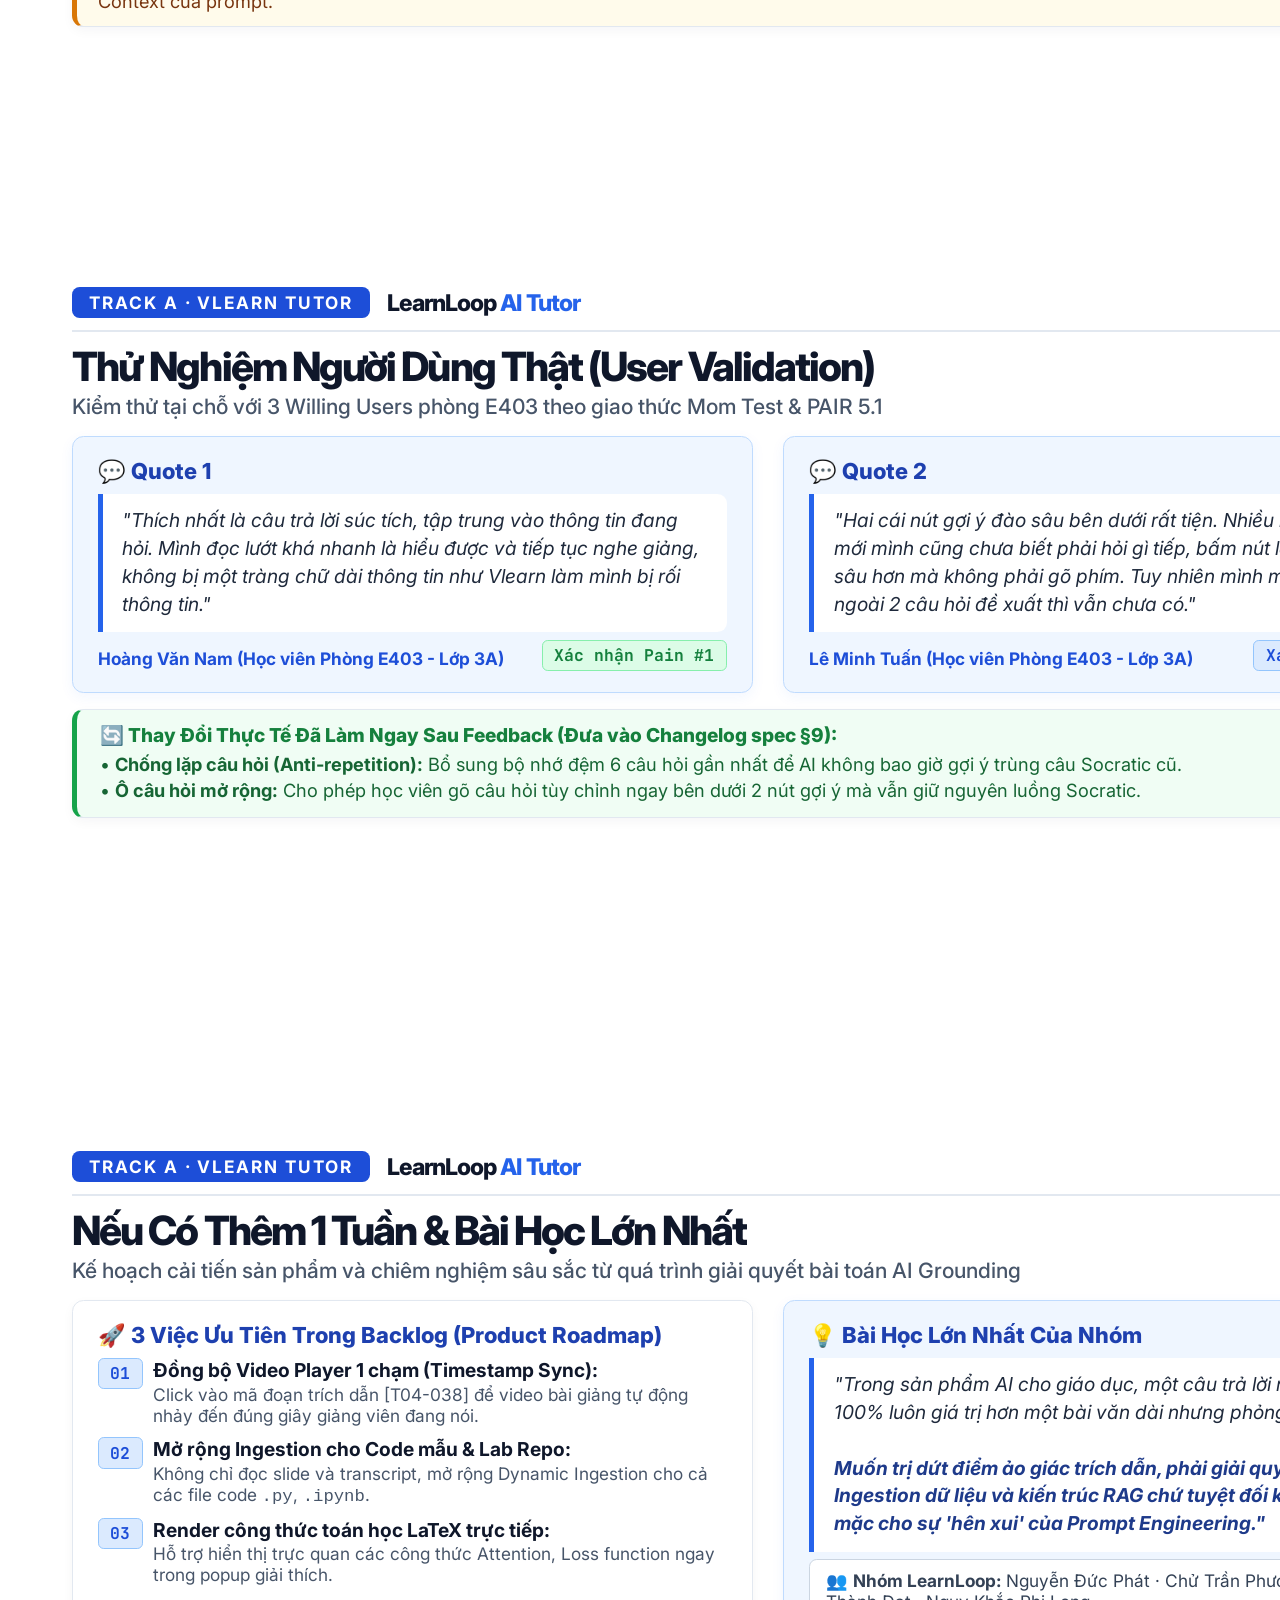
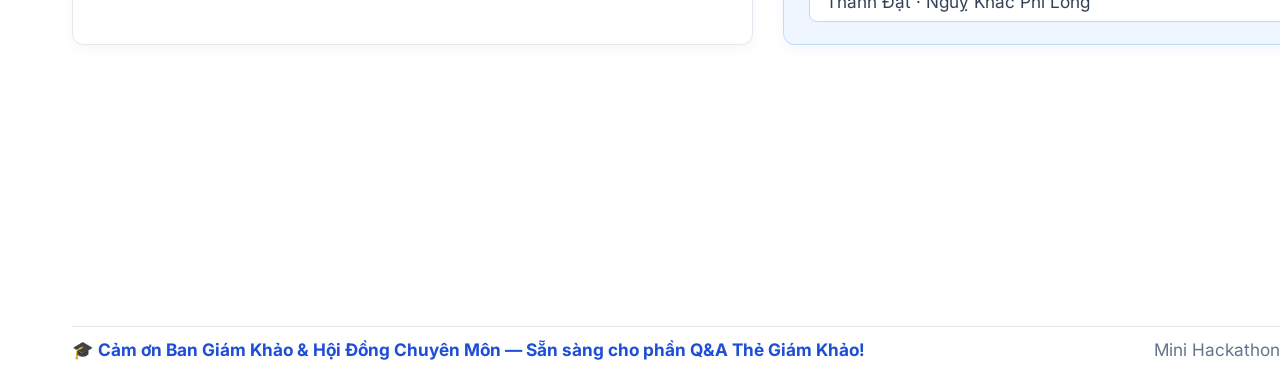
==== commit df6403b7: "refactor(cp5): update slide 6 backlog with video timestamp sync and sync 4706ms latency across excel" ====
--- a/slides.html
+++ b/slides.html
@@ -308,14 +308,14 @@
     <div class="grid-2" style="align-items: stretch; margin-bottom: 0.15in;">
       <div class="card card-highlight" style="display: flex; flex-direction: column; justify-content: space-between;">
         <div>
-          <div class="card-title">🎯 Core JTBD (Chuẩn 1 câu không chứa chữ AI)</div>
+          <div class="card-title">Jobs-to-be-Done</div>
           <div class="card-text" style="font-size: 0.23in; font-weight: 700; color: #0f172a; line-height: 1.45;">
-            "Xác thực và làm rõ ngay lập tức bản chất các khái niệm khó hiểu trên bài giảng dựa trên tài liệu chính thống trong vòng 10 giây để không bị sai lệch kiến thức hoặc đứt mạch tư duy."
+            "Xác thực và làm rõ ngay bản chất các khái niệm khó hiểu trên bài giảng dựa trên tài liệu chính thống với kỳ vọng dưới 10s để không bị sai lệch kiến thức hoặc đứt mạch tư duy."
           </div>
         </div>
         <div class="quote-box" style="margin-top: 0.12in; border-left-color: #dc2626; background: #fef2f2;">
-          <strong style="color: #b91c1c;">Bằng chứng thật (Turn T12701):</strong> Học viên hỏi 5 loại NLP -> Bot xả bài văn dài <strong>1.472 ký tự</strong> và tự bịa ảo giác <strong>[trang 304]</strong> dù slide chỉ có 8 trang!
-          <div class="quote-author" style="color: #b91c1c;">Nguồn đối soát: Chatlog thật tutor_turns.csv</div>
+          <strong style="color: #b91c1c;">Bằng chứng thật (ID T12701 - nguồn tutor_turns.csv):</strong> Học viên hỏi 5 loại NLP -> Bot trả về đoạn dài <strong>1.472 ký tự</strong> và tự bịa số trang trích dẫn ngoài giới hạn nguồn <strong>[trang 304]</strong> 
+         
         </div>
       </div>
 
@@ -330,24 +330,24 @@
         <div class="card card-danger" style="padding: 0.18in 0.24in;">
           <div style="display: flex; justify-content: space-between; align-items: center;">
             <div class="stat-num">89.87%</div>
-            <div class="stat-label" style="text-align: right; color: #991b1b;">Xả văn bản quá tải (Wall of text)<br>Độ dài trung bình 1.051 ký tự</div>
+            <div class="stat-label" style="text-align: right; color: #991b1b;">Văn bản trả về quá dài<br>Độ dài trung bình 1.051 ký tự</div>
           </div>
         </div>
 
         <div class="card" style="padding: 0.18in 0.24in; border-color: #fde047; background: #fefce8;">
           <div style="display: flex; justify-content: space-between; align-items: center;">
             <div class="stat-num" style="color: #ca8a04;">0.21%</div>
-            <div class="stat-label" style="text-align: right; color: #854d0e;">Tỷ lệ hỏi Socratic gợi mở<br>(Chỉ vỏn vẹn 28 / 13.494 lượt)</div>
-          </div>
-        </div>
-      </div>
-    </div>
-  </div>
-
-  <div class="slide-footer">
+            <div class="stat-label" style="text-align: right; color: #854d0e;">Tỷ lệ hỏi Socratic gợi mở<br>(Chỉ 28 / 13.494 lượt)</div>
+          </div>
+        </div>
+      </div>
+    </div>
+  </div>
+
+  <!-- <div class="slide-footer">
     <div class="footer-proof">🔍 Nguồn kiểm chứng: Khai phá dữ liệu 13.494 chatlog turns (Batch K1-K4) trong data/vlearn-pack/</div>
     <div>Nhóm LearnLoop · Zone E403 · Ca 3A</div>
-  </div>
+  </div> -->
 </section>
 
 <!-- SLIDE 2: IMPACT & SELECTION -->
@@ -362,7 +362,7 @@
 
   <div class="slide-body">
     <h1 class="slide-heading">Vì Sao Chọn Tối Ưu AI Tutor Hiện Có?</h1>
-    <p class="slide-subheading">Đánh giá 3 ứng viên bài toán dựa trên Quy mô, Tần suất và Chi phí sai lầm (Cost-of-Error)</p>
+    <p class="slide-subheading">Đánh giá 3 ứng viên bài toán dựa trên Quy mô, Tần suất và Chi phí sai lầm</p>
 
     <div style="margin-bottom: 0.18in;">
       <table>
@@ -371,29 +371,29 @@
             <th style="width: 30%;">Ứng viên bài toán</th>
             <th style="width: 17%;">Quy mô</th>
             <th style="width: 14%;">Tần suất</th>
-            <th style="width: 26%;">Chi phí sai lầm (Cost-of-Error)</th>
+            <th style="width: 26%;">Chi phí sai lầm</th>
             <th style="width: 13%;">Quyết định</th>
           </tr>
         </thead>
         <tbody>
           <tr style="background: #eff6ff; border-left: 5px solid #2563eb;">
             <td><strong style="color: #1e3a8a;">1. Tối ưu VLearn Tutor: Grounding & Progressive Disclosure</strong></td>
-            <td><strong style="color: #1d4ed8;">1.617 học viên</strong> (100% xem slide)</td>
-            <td><strong>Rất cao</strong> (Liên tục mỗi buổi)</td>
-            <td><strong style="color: #dc2626;">Chí mạng:</strong> Mất 15-30p tra cứu, hiểu sai thi rớt, mất uy tín nền tảng</td>
-            <td><span class="pill pill-green">CHỌN (Đề A1)</span></td>
+            <td><strong style="color: #1d4ed8;">1.617 học viên</strong></td>
+            <td><strong>Rất cao</strong> </td>
+            <td><strong style="color: #dc2626;">Dành 10 - 15p tra cứu thông tin nhưng không năm được nội dung trọng tâm, ảnh hưởng đến nhận thức cuối cùng.</td>
+            <td><span class="pill pill-green">Chọn track A1</span></td>
           </tr>
           <tr>
             <td><strong>2. Chatbot hỏi đáp chung toàn khóa học</strong></td>
             <td>~40% học viên</td>
-            <td>Thấp - TB</td>
-            <td>Thấp: Học viên có thể hỏi lại Trợ giảng (TA) hoặc Discord</td>
+            <td>Trung bình</td>
+            <td>Thấp: Học viên có thể hỏi lại Trợ giảng hoặc Discord</td>
             <td><span class="pill pill-red">LOẠI</span></td>
           </tr>
           <tr>
-            <td><strong>3. Tự động sinh bài tập trắc nghiệm (Quiz)</strong></td>
+            <td><strong>3. Tự động sinh bài tập trắc nghiệm </strong></td>
             <td>~30% học viên</td>
-            <td>Thấp (Cuối bài)</td>
+            <td>Thấp</td>
             <td>Trung bình: Sinh câu hỏi lệch, học viên chỉ cần bấm chọn lại</td>
             <td><span class="pill pill-red">LOẠI</span></td>
           </tr>
@@ -403,7 +403,7 @@
 
     <div class="card card-highlight" style="display: flex; align-items: center; justify-content: space-between; padding: 0.16in 0.28in;">
       <div style="font-size: 0.21in; color: #0f172a; line-height: 1.45; font-weight: 500;">
-        💡 <strong>Lý do chọn bằng con số:</strong> Đề A1 giải quyết trực diện điểm nghẽn của <strong>13.494 lượt chat thật</strong>, triệt tiêu 28.02% lỗi mất nguồn và có thể đo lường định lượng chính xác 100% trước/sau qua Golden Set 20 Test Cases.
+        💡 <strong>Dẫn chứng :</strong> Quan sát <strong style="color: #dc2626;">13.494 lượt chat thật</strong> (tutor_turns.csv). Đề A1 hướng tới giải quyết điểm nghẽn với mục tiêu loại bỏ 28.02% lỗi không trích nguồn. Kết quả đạt <strong style="color: #dc2626;"> 100% </strong> khi đo lường trong <strong>Golden set 20 test case </strong>
       </div>
       <div style="font-family: 'JetBrains Mono', monospace; font-size: 0.24in; font-weight: 800; color: #1d4ed8; white-space: nowrap; margin-left: 0.25in;">
         Impact: 1.617 Users
@@ -411,10 +411,10 @@
     </div>
   </div>
 
-  <div class="slide-footer">
+  <!-- <div class="slide-footer">
     <div class="footer-proof">📊 Bằng chứng quyết định: Đối soát ma trận Cost-of-Error chi tiết trong spec.md §2</div>
     <div>Nhóm LearnLoop · Zone E403 · Ca 3A</div>
-  </div>
+  </div> -->
 </section>
 
 <!-- SLIDE 3: SOLUTION & DEMO -->
@@ -428,30 +428,30 @@
   </div>
 
   <div class="slide-body">
-    <h1 class="slide-heading">Thiết Kế Lát Cắt & Chuẩn Bị Live Demo</h1>
-    <p class="slide-subheading">Áp dụng triệt để Google PAIR Progressive Disclosure và Microsoft HAX G11 Grounding</p>
+    <h1 class="slide-heading">Thiết Kế Lát Cắt & Demo</h1>
+    <p class="slide-subheading">Áp dụng Google PAIR Progressive Disclosure và Microsoft HAX G11 Grounding</p>
 
     <div class="grid-2" style="margin-bottom: 0.18in;">
       <div class="card card-highlight">
-        <div class="card-title">📐 Lát Cắt MỘT CÂU (Core Feature Slice)</div>
+        <div class="card-title">📐 Thiết Kế Lát Cắt</div>
         <div class="card-text" style="font-size: 0.21in; line-height: 1.45; margin-bottom: 0.12in; color: #0f172a;">
-          Khi học viên bôi đen một thuật ngữ trên slide bài giảng VLearn, AI Tutor cung cấp <strong>micro-summary dưới 250 ký tự</strong> kèm <strong>trích dẫn kép Slide-Transcript</strong> chính xác và <strong>2 câu hỏi gợi ý Socratic</strong> để học viên chủ động đào sâu mà không bị quá tải nhận thức.
+          Khi học viên bôi đen một thuật ngữ trên slide bài giảng VLearn, AI Tutor cung cấp <strong>nội dung cô đọng dưới 250 ký tự</strong> kèm <strong>trích dẫn kép Slide-Transcript</strong> chính xác và <strong>2 câu hỏi gợi ý Socratic</strong> để học viên chủ động hiểu thêm vấn đề mà không bị quá tải.
         </div>
         <div style="background: #ffffff; padding: 0.08in 0.14in; border-radius: 0.08in; font-size: 0.18in; color: #334155; border: 1px solid #cbd5e1;">
-          ⚡ <strong>Mức tự động hóa:</strong> <strong style="color: #1d4ed8;">Conditional Automation</strong> — Trả lời khi có nguồn tin cậy; chặn 0ms khi thao tác lỗi; từ chối trung thực khi ngoài bài.
+          ⚡ <strong>Mức tự động hóa:</strong> <strong style="color: #1d4ed8;">Conditional Automation</strong> — Trả lời khi có nguồn tin cậy, chặn nhanh khi thao tác lỗi và từ chối trung thực khi ngoài bài.
         </div>
       </div>
 
       <div class="card card-success">
-        <div class="card-title" style="color: #047857;">🎬 Kịch Bản Live Demo (5 Phút Tại Chỗ)</div>
+        <div class="card-title" style="color: #047857;">🎬 Kịch Bản Live Demo</div>
         <div style="display: flex; flex-direction: column; gap: 0.1in;">
           <div style="background: #ffffff; padding: 0.1in 0.14in; border-radius: 0.08in; border-left: 4px solid #16a34a; border: 1px solid #bbf7d0; border-left-width: 4px;">
-            <strong style="color: #15803d; font-size: 0.20in;">Ca 1 (Happy Path - Bôi đen Slide 8):</strong>
-            <div style="font-size: 0.18in; color: #1e293b; margin-top: 0.02in;">Bôi đen "Transformer" -> Micro-summary 220 ký tự + Trích dẫn Slide Trang 8 & Transcript [T04-038] + 2 nút Option A / B.</div>
+            <strong style="color: #15803d; font-size: 0.20in;">Case 1 (Happy Path - Slide 8):</strong>
+            <div style="font-size: 0.18in; color: #1e293b; margin-top: 0.02in;">Bôi đen "Transformer" -> Đoạn nội dung tóm tắt (<250 ký tự) + Trích dẫn Slide Trang 8 & Transcript [T04-038] + 2 Option A / B.</div>
           </div>
           <div style="background: #ffffff; padding: 0.1in 0.14in; border-radius: 0.08in; border-left: 4px solid #dc2626; border: 1px solid #fecaca; border-left-width: 4px;">
-            <strong style="color: #b91c1c; font-size: 0.20in;">Ca 2 (Chỗ khó - Failure Defense & Guardrail):</strong>
-            <div style="font-size: 0.18in; color: #1e293b; margin-top: 0.02in;">Bôi nhầm chữ cái đơn 'r' -> Guardrail chặn trong <strong>0ms</strong> (0 token); Hỏi PPO -> Từ chối trung thực ghi rõ bài chưa dạy.</div>
+            <strong style="color: #b91c1c; font-size: 0.20in;">Case 2 (Failure Defense & Guardrail):</strong>
+            <div style="font-size: 0.18in; color: #1e293b; margin-top: 0.02in;">Bôi nhầm chữ cái đơn 'r' -> Guardrail chặn trong <strong>0ms</strong> (0 token). Hỏi PPO -> Từ chối và ghi rõ nội dung chưa dạy.</div>
           </div>
         </div>
       </div>
@@ -464,7 +464,7 @@
       </div>
       <div class="card" style="padding: 0.12in 0.18in; background: #f8fafc;">
         <div style="font-size: 0.19in; font-weight: 800; color: #1d4ed8; margin-bottom: 0.03in;">HAX G11: Grounding Nguồn</div>
-        <div style="font-size: 0.17in; color: #475569;">Badge trích dẫn kép Slide Trang N & Transcript Đoạn [Txx-xxx].</div>
+        <div style="font-size: 0.17in; color: #475569;">Trích dẫn kép Slide pdf & Transcript Đoạn [Txx-xxx].</div>
       </div>
       <div class="card" style="padding: 0.12in 0.18in; background: #f8fafc;">
         <div style="font-size: 0.19in; font-weight: 800; color: #1d4ed8; margin-bottom: 0.03in;">HAX G8: Dual Guardrail</div>
@@ -473,10 +473,10 @@
     </div>
   </div>
 
-  <div class="slide-footer">
+  <!-- <div class="slide-footer">
     <div class="footer-proof">💻 Prototype đang chạy Live API GPT-4o-mini tại http://localhost:8000 (codebase/app.js & server.py)</div>
     <div>Nhóm LearnLoop · Zone E403 · Ca 3A</div>
-  </div>
+  </div> -->
 </section>
 
 <!-- SLIDE 4: EVALUATION & QUALITY BAR -->
@@ -498,7 +498,7 @@
         <thead>
           <tr>
             <th style="width: 25%;">Chỉ số đo lường (Metrics)</th>
-            <th style="width: 22%;">Quality Bar Đã Khóa (CP4)</th>
+            <th style="width: 22%;">Quality Bar</th>
             <th style="width: 25%;">Hệ thống Cũ (Baseline)</th>
             <th style="width: 28%;">LearnLoop Mới (Thực tế)</th>
           </tr>
@@ -508,7 +508,7 @@
             <td><strong>Tỷ lệ Pass Golden Set (20 Cases)</strong></td>
             <td><span class="pill pill-blue">≥ 85.0% Pass</span></td>
             <td><strong style="color: #dc2626;">0.0%</strong> (Dính 5 lỗi kiến trúc)</td>
-            <td><strong style="color: #15803d; font-size: 0.22in;">100.0% (20 / 20 Cases)</strong> <span class="pill pill-green">VƯỢT CHUẨN</span></td>
+            <td><strong style="color: #15803d; font-size: 0.22in;">100.0% (20 / 20 Cases)</strong> </td>
           </tr>
           <tr>
             <td><strong>Độ dài phản hồi trung bình</strong></td>
@@ -531,8 +531,8 @@
           <tr>
             <td><strong>Độ trễ trung bình (Latency)</strong></td>
             <td>< 4.000 ms</td>
-            <td>2.800 ms - 4.200 ms</td>
-            <td><strong>2.682 ms</strong> (0 ms đối với ca Guardrail)</td>
+            <td>Trung bình 4700 ms</td>
+            <td><strong>Trung bình 2680 ms</strong> (0 ms đối với case Guardrail)</td>
           </tr>
         </tbody>
       </table>
@@ -545,10 +545,10 @@
     </div>
   </div>
 
-  <div class="slide-footer">
+  <!-- <div class="slide-footer">
     <div class="footer-proof">📑 Báo cáo kiểm chứng đầy đủ: eval/Bao_cao_kiem_chung_toan_bo_20_test_cases_tu_dong.xlsx</div>
     <div>Nhóm LearnLoop · Zone E403 · Ca 3A</div>
-  </div>
+  </div> -->
 </section>
 
 <!-- SLIDE 5: USER VALIDATION -->
@@ -567,9 +567,9 @@
 
     <div class="grid-2" style="margin-bottom: 0.16in;">
       <div class="card card-highlight">
-        <div class="card-title">💬 Quote Nguyên Văn 1 (Về Tải Nhận Thức)</div>
+        <div class="card-title">💬 Quote 1</div>
         <div class="quote-box" style="font-size: 0.20in; margin-bottom: 0.08in; background: #ffffff;">
-          "Thích nhất là câu trả lời chỉ có đúng 2 câu súc tích. Mình đọc lướt mất 5 giây là hiểu ngay để nghe thầy giảng tiếp, không bị một tràng chữ dài ngoằng làm đứt mạch như bản cũ."
+          "Thích nhất là câu trả lời súc tích, tập trung vào thông tin đang hỏi. Mình đọc lướt khá nhanh là hiểu được và tiếp tục nghe giảng, không bị một tràng chữ dài thông tin như Vlearn làm mình bị rối thông tin."
         </div>
         <div style="display: flex; justify-content: space-between; align-items: center;">
           <div class="quote-author">Hoàng Văn Nam (Học viên Phòng E403 - Lớp 3A)</div>
@@ -578,9 +578,9 @@
       </div>
 
       <div class="card card-highlight">
-        <div class="card-title">💬 Quote Nguyên Văn 2 (Về Tương Tác Socratic)</div>
+        <div class="card-title">💬 Quote 2</div>
         <div class="quote-box" style="font-size: 0.20in; margin-bottom: 0.08in; background: #ffffff;">
-          "Hai cái nút gợi ý đào sâu bên dưới rất tiện. Nhiều khi bôi đen từ mới mình cũng chưa biết phải hỏi gì tiếp, bấm nút là có câu trả lời sâu hơn mà không phải gõ phím."
+          "Hai cái nút gợi ý đào sâu bên dưới rất tiện. Nhiều khi bôi đen từ mới mình cũng chưa biết phải hỏi gì tiếp, bấm nút là có câu trả lời sâu hơn mà không phải gõ phím. Tuy nhiên mình muốn hỏi thêm ngoài 2 câu hỏi đề xuất thì vẫn chưa có."
         </div>
         <div style="display: flex; justify-content: space-between; align-items: center;">
           <div class="quote-author">Lê Minh Tuấn (Học viên Phòng E403 - Lớp 3A)</div>
@@ -600,10 +600,10 @@
     </div>
   </div>
 
-  <div class="slide-footer">
+  <!-- <div class="slide-footer">
     <div class="footer-proof">📋 Biên bản quan sát chi tiết: validation/feedback_log.md (Rubric R6: Bonus +8 Điểm)</div>
     <div>Nhóm LearnLoop · Zone E403 · Ca 3A</div>
-  </div>
+  </div> -->
 </section>
 
 <!-- SLIDE 6: BACKLOG & LESSON -->
@@ -627,8 +627,8 @@
           <div style="display: flex; gap: 0.1in; align-items: flex-start;">
             <span class="pill pill-blue">01</span>
             <div>
-              <strong style="color: #0f172a; font-size: 0.20in;">Phím tắt thông minh (Shortcut Ctrl + Space):</strong>
-              <div style="color: #475569; font-size: 0.18in; margin-top: 0.02in;">Kích hoạt gia sư ngay khi bôi đen mà không cần click chuột, giảm ma sát thao tác.</div>
+              <strong style="color: #0f172a; font-size: 0.20in;">Đồng bộ Video Player 1 chạm (Timestamp Sync):</strong>
+              <div style="color: #475569; font-size: 0.18in; margin-top: 0.02in;">Click vào mã đoạn trích dẫn [T04-038] để video bài giảng tự động nhảy đến đúng giây giảng viên đang nói.</div>
             </div>
           </div>
           <div style="display: flex; gap: 0.1in; align-items: flex-start;">
@@ -650,14 +650,14 @@
 
       <div class="card card-highlight" style="display: flex; flex-direction: column; justify-content: space-around;">
         <div>
-          <div class="card-title">💡 Bài Học Lớn Nhất Của Nhóm (Key Takeaway)</div>
+          <div class="card-title">💡 Bài Học Lớn Nhất Của Nhóm</div>
           <div class="quote-box" style="font-size: 0.20in; line-height: 1.45; border-left-width: 5px; margin-top: 0.06in; background: #ffffff;">
             "Trong sản phẩm AI cho giáo dục, một câu trả lời ngắn có căn cứ 100% luôn giá trị hơn một bài văn dài nhưng phỏng đoán.<br><br>
             <strong style="color: #1e3a8a;">Muốn trị dứt điểm ảo giác trích dẫn, phải giải quyết từ tầng Ingestion dữ liệu và kiến trúc RAG chứ tuyệt đối không thể phó mặc cho sự 'hên xui' của Prompt Engineering."</strong>
           </div>
         </div>
         <div style="background: #ffffff; padding: 0.1in 0.16in; border-radius: 0.08in; font-size: 0.18in; color: #334155; border: 1px solid #cbd5e1; margin-top: 0.08in;">
-          👥 <strong>Nhóm LearnLoop:</strong> Nguyễn Đức Phát (PM) · Chử Trần Phương Nam (Tech Lead) · Đỗ Thành Đạt (AI Eval) · Nguỵ Khắc Phi Long (UX)
+          👥 <strong>Nhóm LearnLoop:</strong> Nguyễn Đức Phát · Chử Trần Phương Nam · Đỗ Thành Đạt · Nguỵ Khắc Phi Long
         </div>
       </div>
     </div>
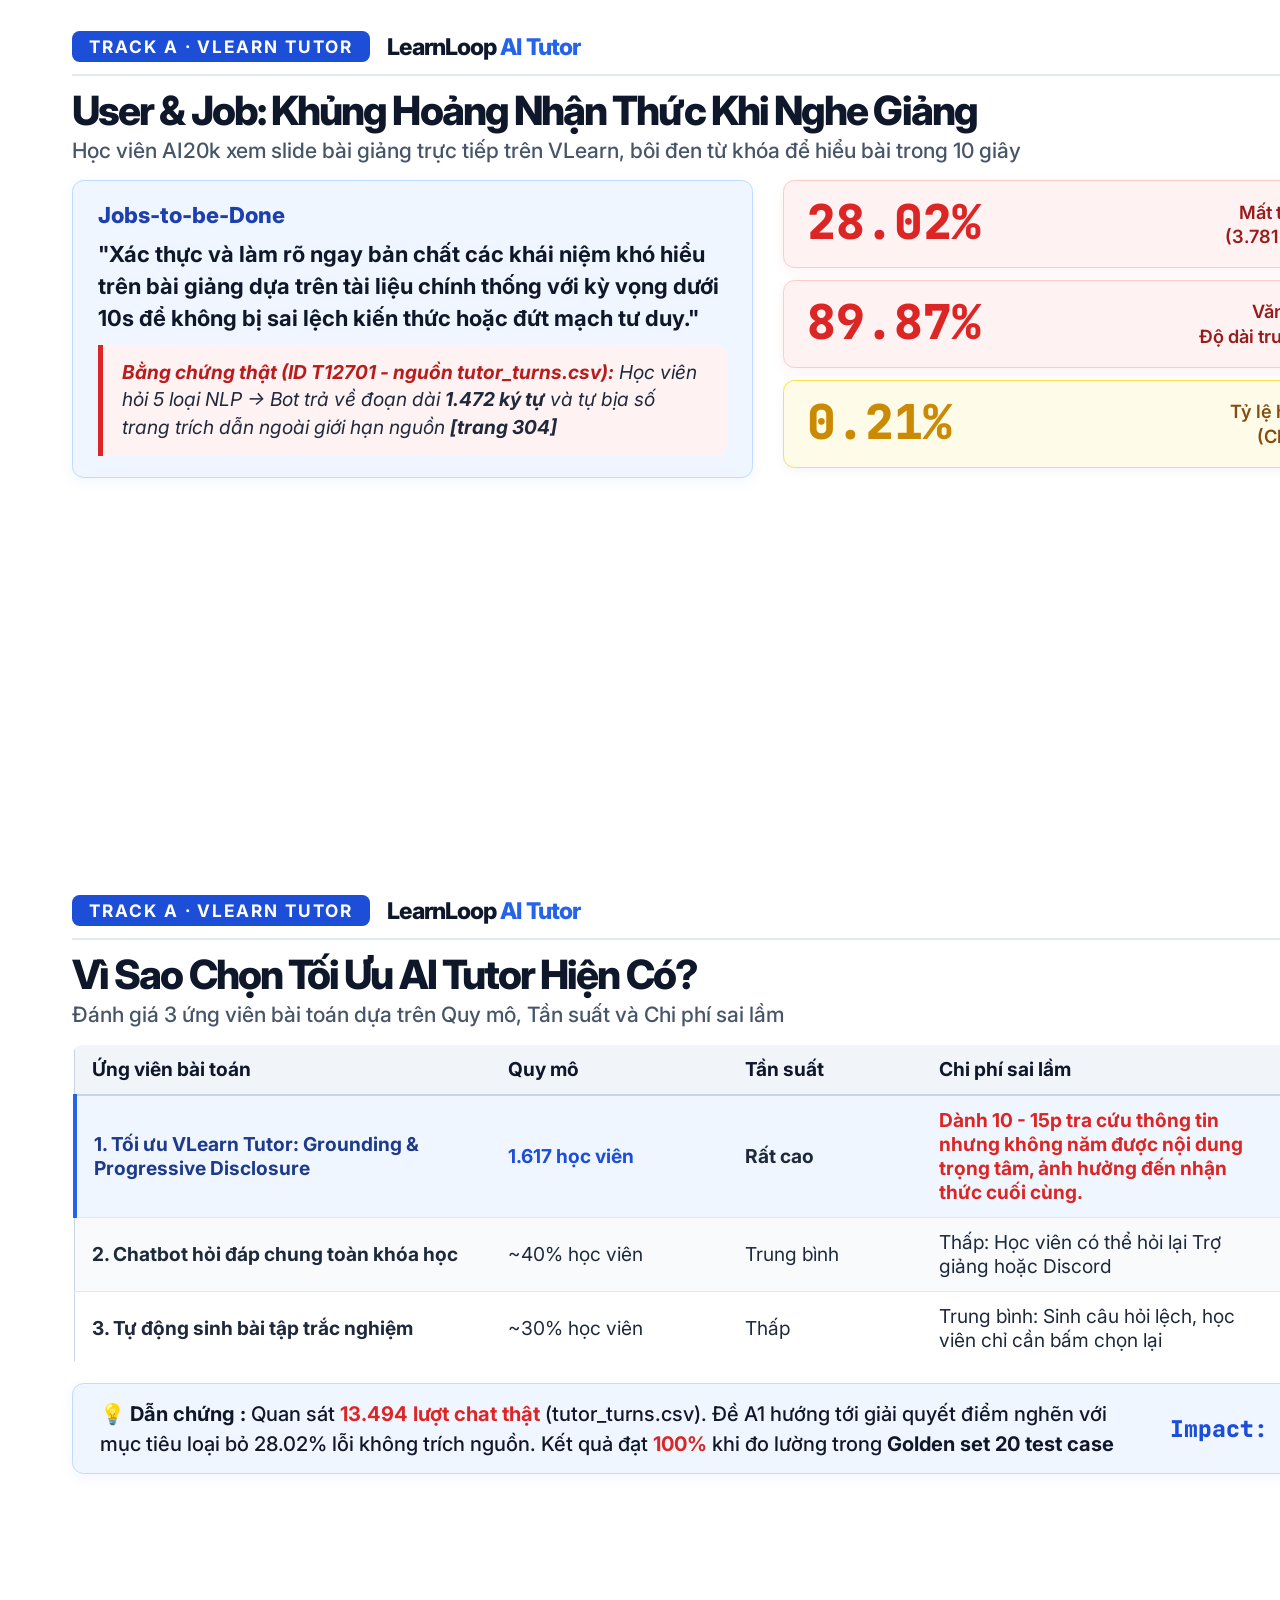
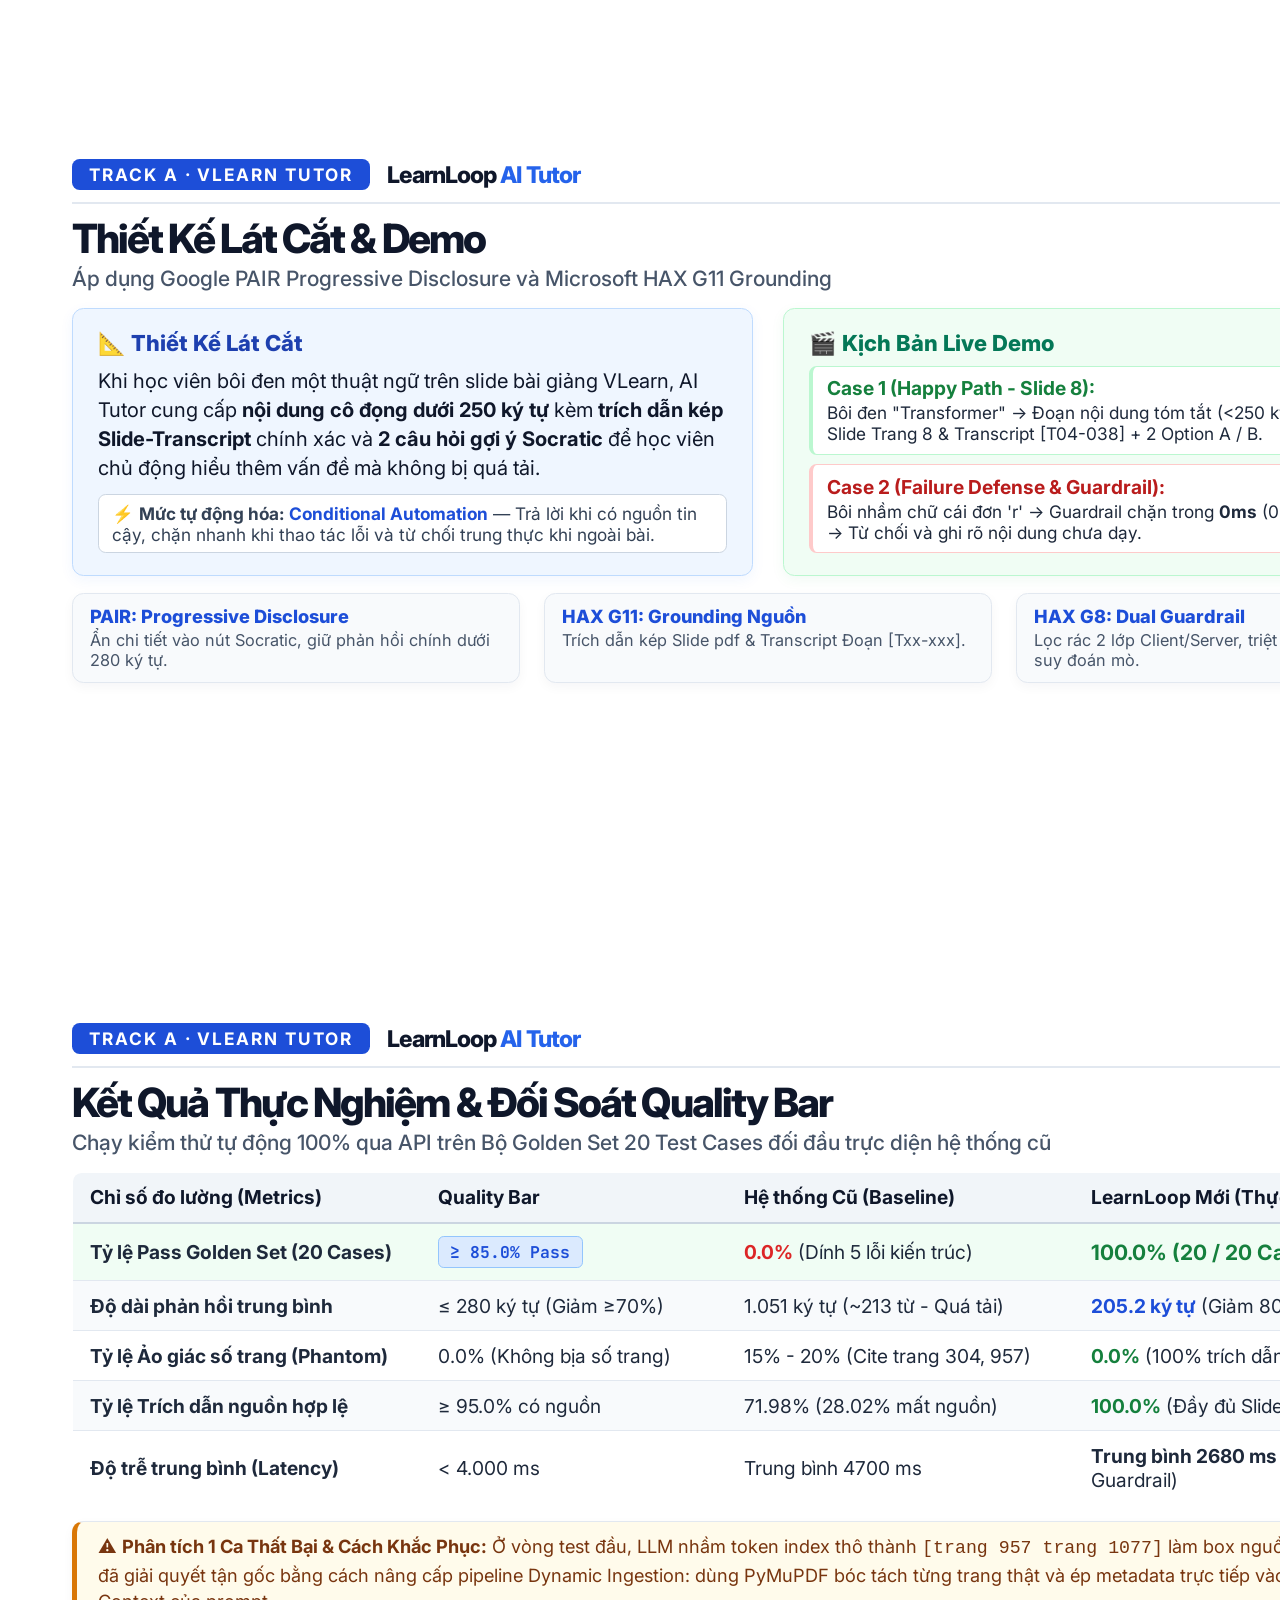
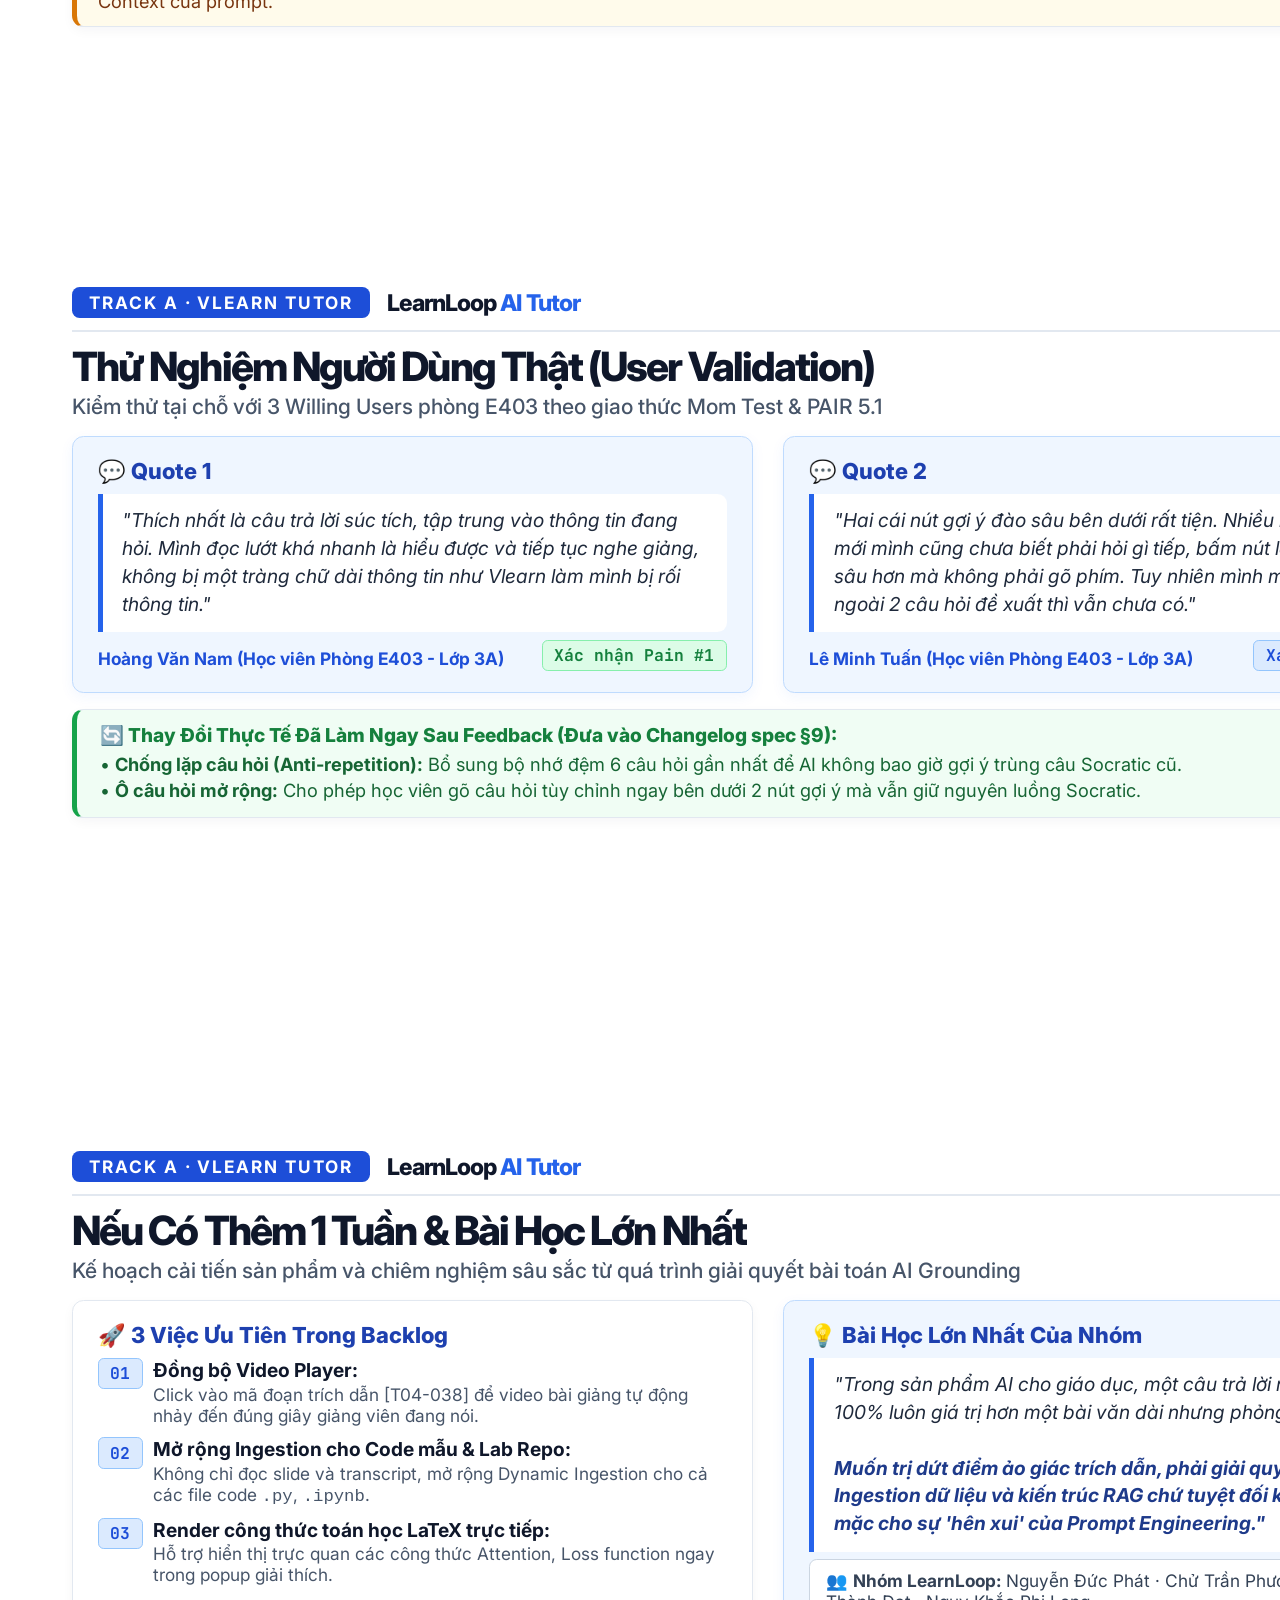
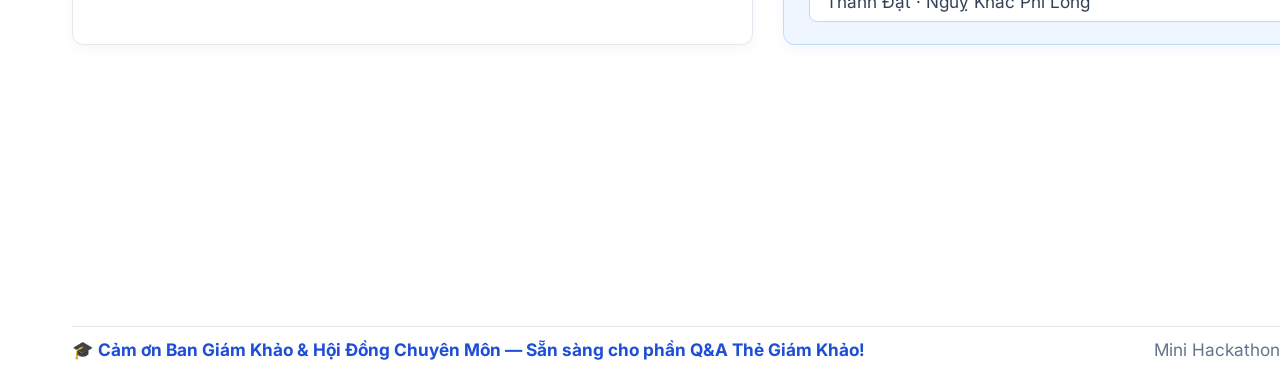
==== commit 68306ace: "feat(source-peek): implement 1-Click Source Peek Inspector for instant citation verification" ====
--- a/slides.html
+++ b/slides.html
@@ -622,12 +622,12 @@
 
     <div class="grid-2" style="margin-bottom: 0.16in;">
       <div class="card">
-        <div class="card-title">🚀 3 Việc Ưu Tiên Trong Backlog (Product Roadmap)</div>
+        <div class="card-title">🚀 3 Việc Ưu Tiên Trong Backlog</div>
         <div style="display: flex; flex-direction: column; gap: 0.12in;">
           <div style="display: flex; gap: 0.1in; align-items: flex-start;">
             <span class="pill pill-blue">01</span>
             <div>
-              <strong style="color: #0f172a; font-size: 0.20in;">Đồng bộ Video Player 1 chạm (Timestamp Sync):</strong>
+              <strong style="color: #0f172a; font-size: 0.20in;">Đồng bộ Video Player:</strong>
               <div style="color: #475569; font-size: 0.18in; margin-top: 0.02in;">Click vào mã đoạn trích dẫn [T04-038] để video bài giảng tự động nhảy đến đúng giây giảng viên đang nói.</div>
             </div>
           </div>
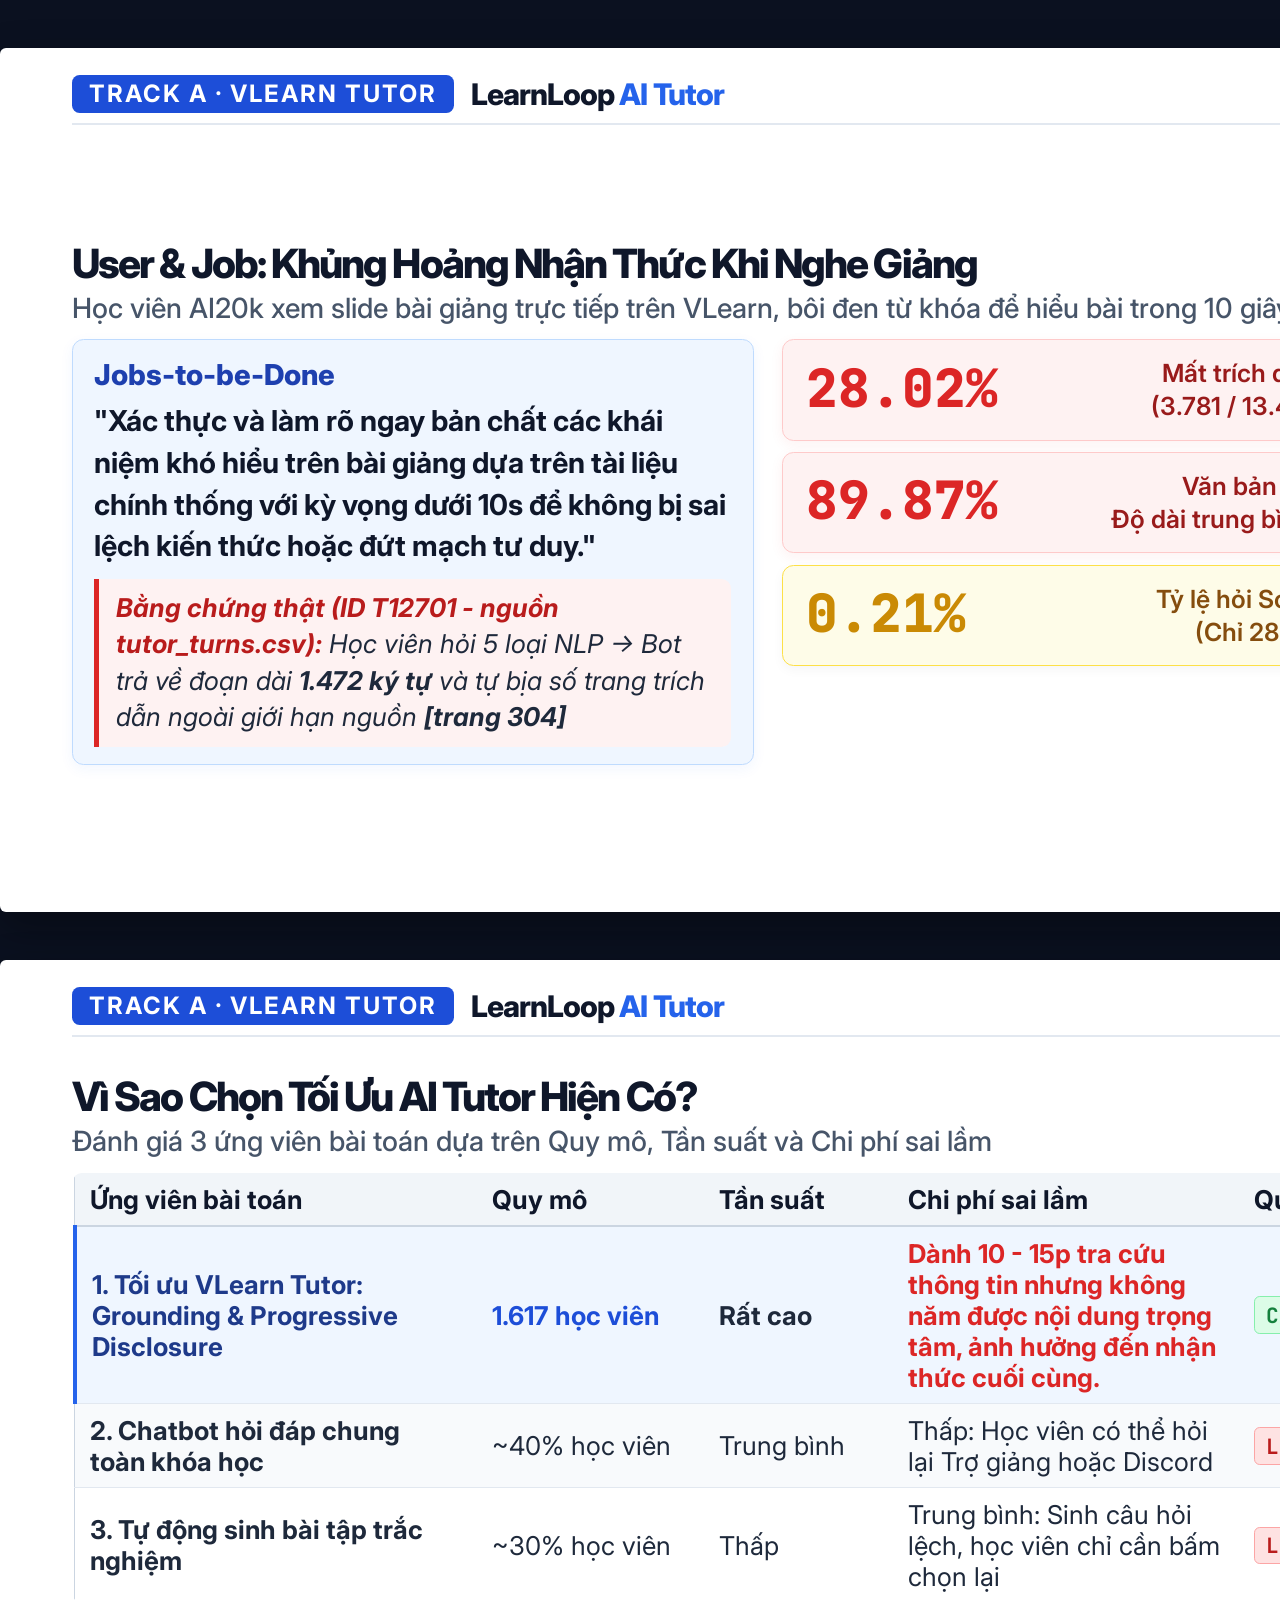
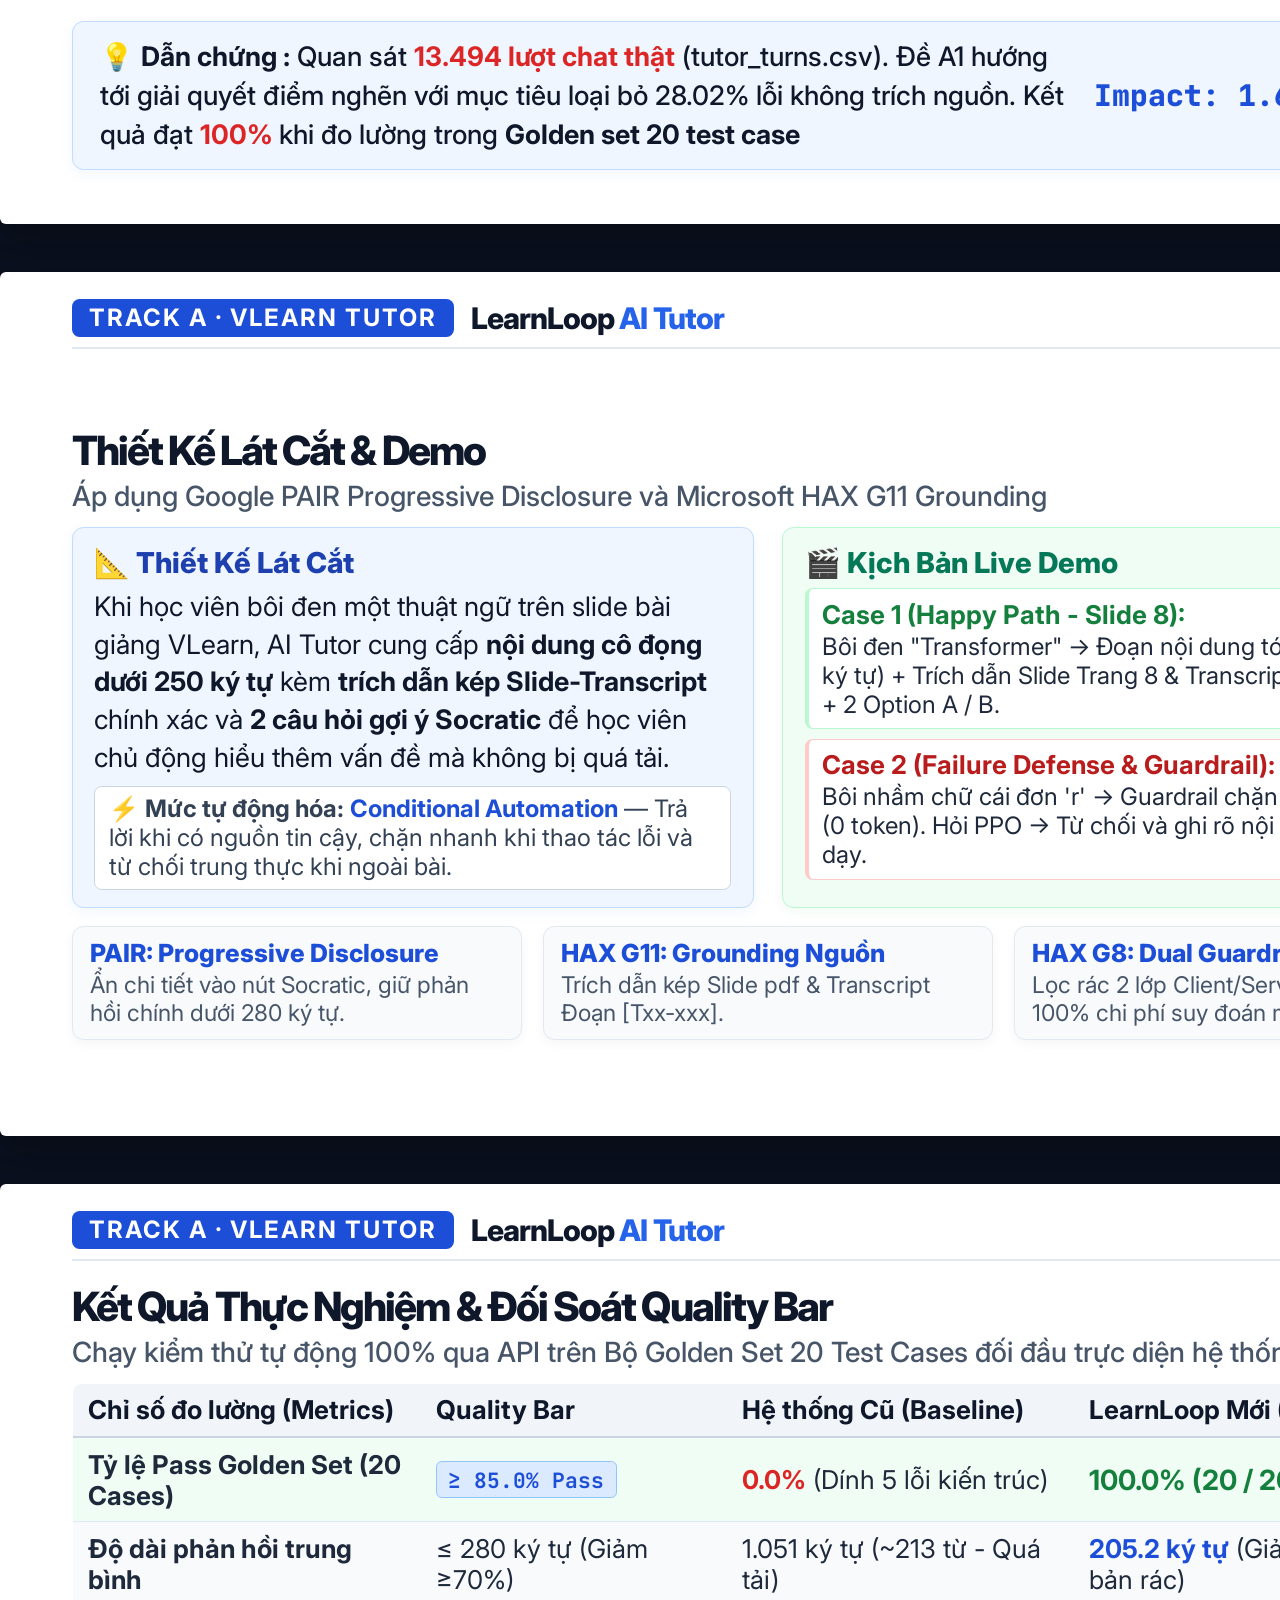
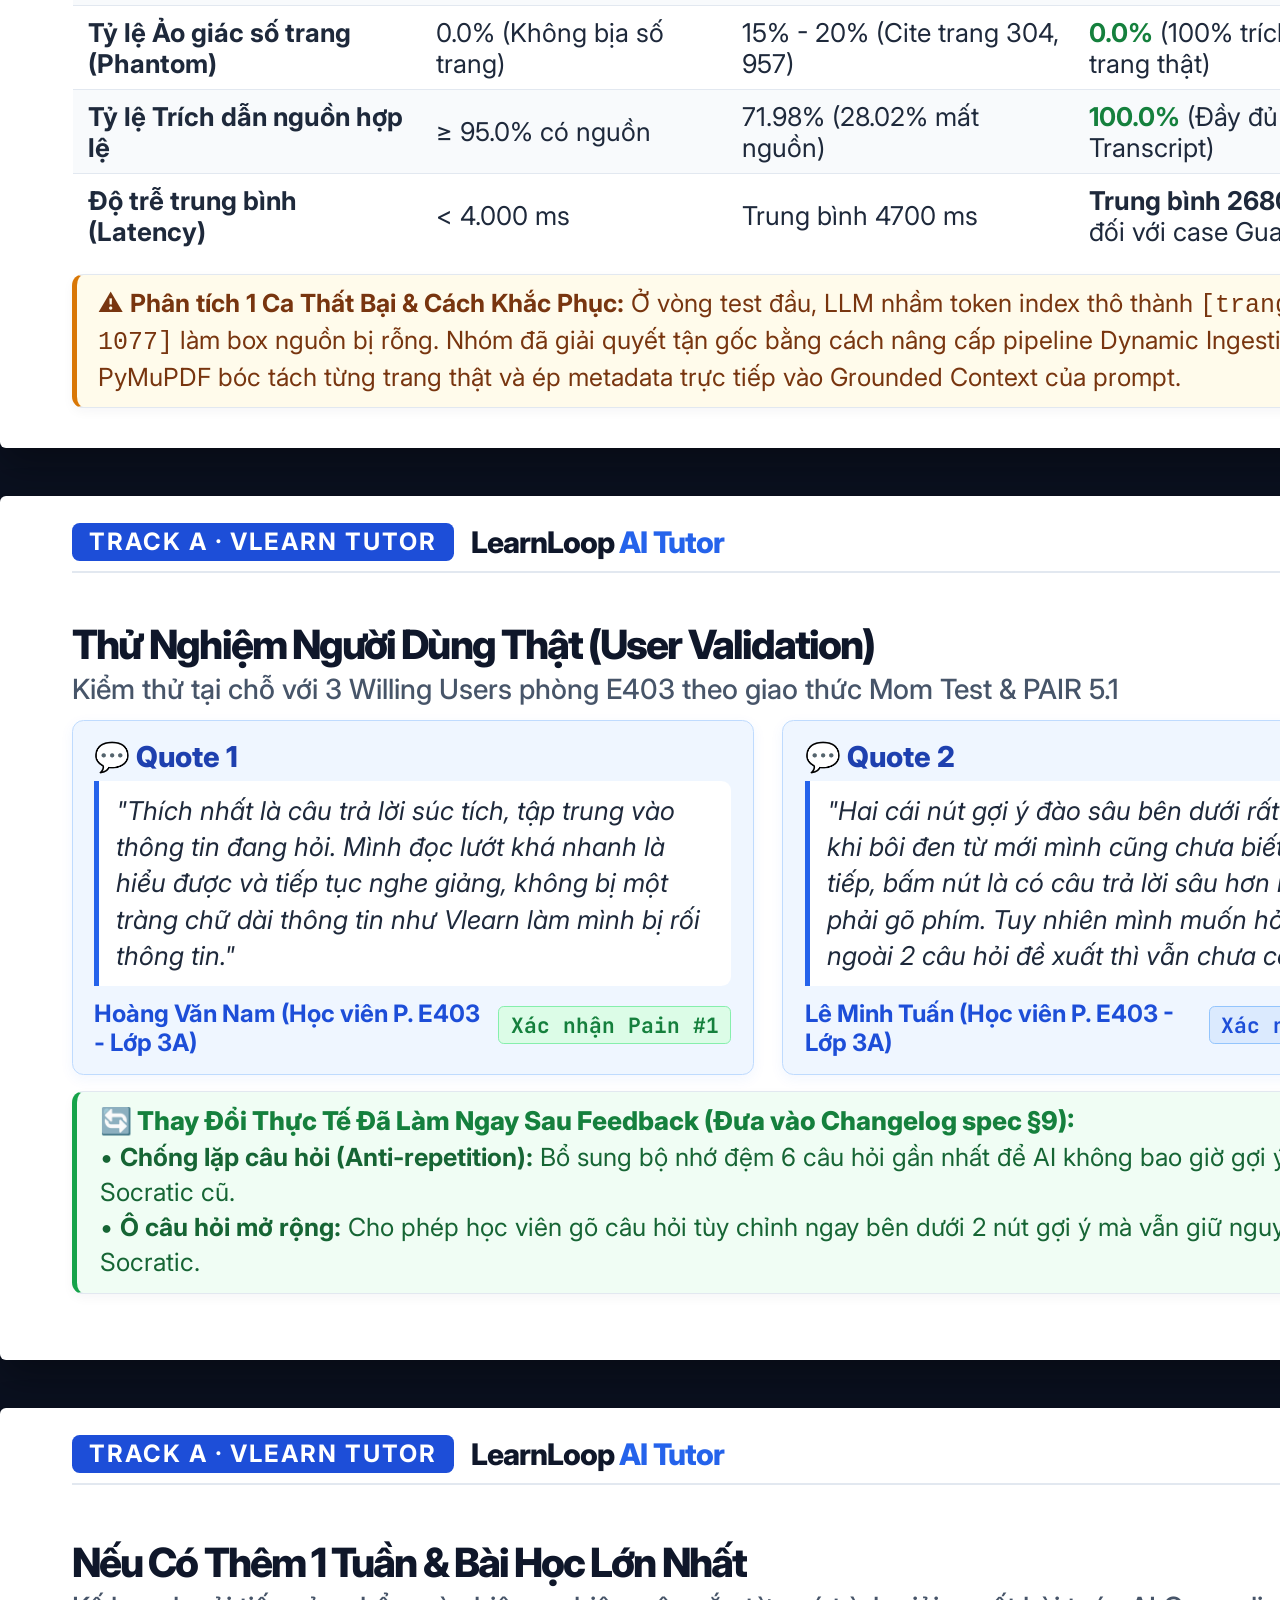
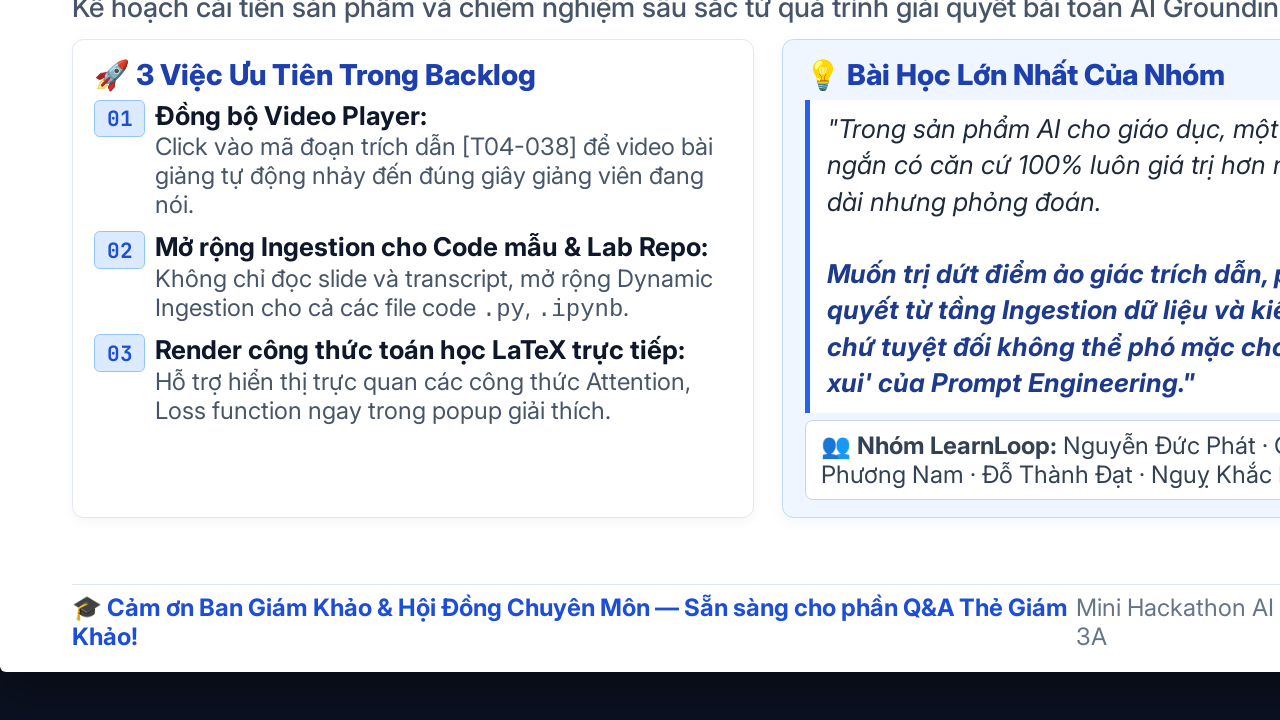
==== commit 854287d0: "style(slides): increase body font size by 5pt and center slides on screen" ====
--- a/slides.html
+++ b/slides.html
@@ -19,8 +19,15 @@
 
   body {
     font-family: 'Inter', -apple-system, BlinkMacSystemFont, sans-serif;
-    background-color: #ffffff;
+    background-color: #0b1120;
     color: #0f172a;
+    display: flex;
+    flex-direction: column;
+    align-items: center;
+    justify-content: flex-start;
+    min-height: 100vh;
+    margin: 0;
+    padding: 0.25in 0;
     -webkit-print-color-adjust: exact;
     print-color-adjust: exact;
   }
@@ -32,11 +39,28 @@
     page-break-inside: avoid;
     position: relative;
     overflow: hidden;
-    padding: 0.3in 0.75in 0.25in 0.75in; /* Đưa tiêu đề lên sát góc trên */
+    padding: 0.25in 0.75in 0.22in 0.75in;
     display: flex;
     flex-direction: column;
     justify-content: space-between;
     background: #ffffff;
+    margin: 0.25in auto; /* Căn giữa slide trên màn hình */
+    box-shadow: 0 16px 40px rgba(0, 0, 0, 0.35);
+    border-radius: 6px;
+  }
+
+  @media print {
+    body {
+      background-color: #ffffff;
+      display: block;
+      margin: 0;
+      padding: 0;
+    }
+    .slide {
+      margin: 0;
+      box-shadow: none;
+      border-radius: 0;
+    }
   }
 
   /* Header sát mép trên */
@@ -45,7 +69,7 @@
     justify-content: space-between;
     align-items: center;
     border-bottom: 2px solid #e2e8f0;
-    padding-bottom: 0.1in;
+    padding-bottom: 0.08in;
   }
 
   .header-left {
@@ -57,7 +81,7 @@
   .badge-track {
     background: #1d4ed8;
     color: #ffffff;
-    font-size: 0.18in; /* Tăng 3 size */
+    font-size: 0.25in; /* Tăng 5pt (0.18in -> 0.25in) */
     font-weight: 700;
     padding: 0.05in 0.18in;
     border-radius: 0.08in;
@@ -66,7 +90,7 @@
   }
 
   .project-title {
-    font-size: 0.24in; /* Tăng 3 size */
+    font-size: 0.31in; /* Tăng 5pt (0.24in -> 0.31in) */
     font-weight: 800;
     color: #0f172a;
     letter-spacing: -0.01in;
@@ -78,7 +102,7 @@
 
   .slide-num {
     font-family: 'JetBrains Mono', monospace;
-    font-size: 0.19in; /* Tăng 3 size */
+    font-size: 0.26in; /* Tăng 5pt (0.19in -> 0.26in) */
     font-weight: 700;
     color: #475569;
     background: #f1f5f9;
@@ -87,18 +111,18 @@
     border: 1px solid #cbd5e1;
   }
 
-  /* Body Content đẩy sát lên trên */
+  /* Body Content căn giữa màn hình slide */
   .slide-body {
     flex: 1;
     display: flex;
     flex-direction: column;
-    justify-content: flex-start; /* Tiêu đề sát trên */
-    padding: 0.12in 0 0.05in 0;
+    justify-content: center; /* Căn giữa nội dung trong màn hình slide */
+    padding: 0.08in 0 0.04in 0;
   }
 
   /* Giữ nguyên cỡ chữ của tiêu đề */
   .slide-heading {
-    font-size: 0.42in; /* GIỮ NGUYÊN */
+    font-size: 0.42in; /* GIỮ NGUYÊN THEO YÊU CẦU */
     font-weight: 800;
     line-height: 1.15;
     margin-bottom: 0.04in;
@@ -107,9 +131,9 @@
   }
 
   .slide-subheading {
-    font-size: 0.22in; /* Tăng 3 size (0.19 -> 0.22in) */
+    font-size: 0.29in; /* Tăng 5pt (0.22in -> 0.29in) */
     color: #475569;
-    margin-bottom: 0.18in;
+    margin-bottom: 0.15in;
     font-weight: 500;
   }
 
@@ -117,13 +141,13 @@
   .grid-2 {
     display: grid;
     grid-template-columns: 1fr 1fr;
-    gap: 0.32in;
+    gap: 0.30in;
   }
 
   .grid-3 {
     display: grid;
     grid-template-columns: 1fr 1fr 1fr;
-    gap: 0.25in;
+    gap: 0.22in;
   }
 
   /* Cards */
@@ -131,7 +155,7 @@
     background: #ffffff;
     border: 1.5px solid #e2e8f0;
     border-radius: 0.12in;
-    padding: 0.22in 0.26in;
+    padding: 0.18in 0.22in;
     box-shadow: 0 4px 12px rgba(15, 23, 42, 0.04);
   }
 
@@ -154,18 +178,18 @@
   }
 
   .card-title {
-    font-size: 0.23in; /* Tăng 3 size (0.20 -> 0.23in) */
+    font-size: 0.30in; /* Tăng 5pt (0.23in -> 0.30in) */
     font-weight: 800;
     color: #1e40af;
-    margin-bottom: 0.1in;
+    margin-bottom: 0.08in;
     display: flex;
     align-items: center;
     gap: 0.08in;
   }
 
   .card-text {
-    font-size: 0.21in; /* Tăng 3 size (0.18 -> 0.21in) */
-    line-height: 1.45;
+    font-size: 0.28in; /* Tăng 5pt (0.21in -> 0.28in) */
+    line-height: 1.4;
     color: #1e293b;
   }
 
@@ -173,7 +197,7 @@
   .stat-box {
     display: flex;
     flex-direction: column;
-    padding: 0.16in;
+    padding: 0.14in;
     background: #f8fafc;
     border-radius: 0.1in;
     border: 1.5px solid #e2e8f0;
@@ -181,7 +205,7 @@
 
   .stat-num {
     font-family: 'JetBrains Mono', monospace;
-    font-size: 0.50in; /* Tăng 3 size (0.46 -> 0.50in) */
+    font-size: 0.55in; /* Tăng 5pt (0.50in -> 0.55in) */
     font-weight: 800;
     color: #dc2626;
     line-height: 1;
@@ -197,9 +221,9 @@
   }
 
   .stat-label {
-    font-size: 0.19in; /* Tăng 3 size (0.16 -> 0.19in) */
+    font-size: 0.26in; /* Tăng 5pt (0.19in -> 0.26in) */
     color: #1e293b;
-    line-height: 1.35;
+    line-height: 1.3;
     font-weight: 600;
   }
 
@@ -207,7 +231,7 @@
   table {
     width: 100%;
     border-collapse: collapse;
-    font-size: 0.20in; /* Tăng 3 size (0.17 -> 0.20in) */
+    font-size: 0.27in; /* Tăng 5pt (0.20in -> 0.27in) */
     background: #ffffff;
     border: 1.5px solid #cbd5e1;
     border-radius: 0.1in;
@@ -219,17 +243,17 @@
     color: #0f172a;
     font-weight: 700;
     text-align: left;
-    padding: 0.13in 0.18in;
+    padding: 0.11in 0.16in;
     border-bottom: 2px solid #cbd5e1;
-    font-size: 0.20in; /* Tăng 3 size */
+    font-size: 0.27in; /* Tăng 5pt (0.20in -> 0.27in) */
   }
 
   td {
-    padding: 0.13in 0.18in;
+    padding: 0.11in 0.16in;
     border-bottom: 1px solid #e2e8f0;
     color: #1e293b;
     vertical-align: middle;
-    font-size: 0.20in; /* Tăng 3 size */
+    font-size: 0.27in; /* Tăng 5pt (0.20in -> 0.27in) */
   }
 
   tr:nth-child(even) td {
@@ -241,9 +265,10 @@
     display: inline-block;
     padding: 0.04in 0.12in;
     border-radius: 0.06in;
-    font-size: 0.17in; /* Tăng 3 size (0.14 -> 0.17in) */
+    font-size: 0.22in;
     font-weight: 700;
     font-family: 'JetBrains Mono', monospace;
+    white-space: nowrap;
   }
 
   .pill-green { background: #dcfce7; color: #15803d; border: 1px solid #86efac; }
@@ -256,8 +281,8 @@
     justify-content: space-between;
     align-items: center;
     border-top: 1.5px solid #e2e8f0;
-    padding-top: 0.12in;
-    font-size: 0.18in; /* Tăng 3 size (0.15 -> 0.18in) */
+    padding-top: 0.08in;
+    font-size: 0.25in; /* Tăng 5pt (0.18in -> 0.25in) */
     color: #64748b;
   }
 
@@ -272,12 +297,12 @@
   .quote-box {
     background: #f1f5f9;
     border-left: 5px solid #2563eb;
-    padding: 0.14in 0.2in;
+    padding: 0.12in 0.18in;
     border-radius: 0 0.1in 0.1in 0;
     font-style: italic;
     color: #1e293b;
-    font-size: 0.20in; /* Tăng 3 size (0.17 -> 0.20in) */
-    line-height: 1.45;
+    font-size: 0.27in; /* Tăng 5pt (0.20in -> 0.27in) */
+    line-height: 1.4;
   }
 
   .quote-author {
@@ -285,7 +310,7 @@
     font-weight: 700;
     color: #1d4ed8;
     margin-top: 0.06in;
-    font-size: 0.18in; /* Tăng 3 size (0.15 -> 0.18in) */
+    font-size: 0.25in; /* Tăng 5pt (0.18in -> 0.25in) */
   }
 </style>
 </head>
@@ -309,7 +334,7 @@
       <div class="card card-highlight" style="display: flex; flex-direction: column; justify-content: space-between;">
         <div>
           <div class="card-title">Jobs-to-be-Done</div>
-          <div class="card-text" style="font-size: 0.23in; font-weight: 700; color: #0f172a; line-height: 1.45;">
+          <div class="card-text" style="font-size: 0.30in; font-weight: 700; color: #0f172a; line-height: 1.45;">
             "Xác thực và làm rõ ngay bản chất các khái niệm khó hiểu trên bài giảng dựa trên tài liệu chính thống với kỳ vọng dưới 10s để không bị sai lệch kiến thức hoặc đứt mạch tư duy."
           </div>
         </div>
@@ -402,10 +427,10 @@
     </div>
 
     <div class="card card-highlight" style="display: flex; align-items: center; justify-content: space-between; padding: 0.16in 0.28in;">
-      <div style="font-size: 0.21in; color: #0f172a; line-height: 1.45; font-weight: 500;">
+      <div style="font-size: 0.28in; color: #0f172a; line-height: 1.45; font-weight: 500;">
         💡 <strong>Dẫn chứng :</strong> Quan sát <strong style="color: #dc2626;">13.494 lượt chat thật</strong> (tutor_turns.csv). Đề A1 hướng tới giải quyết điểm nghẽn với mục tiêu loại bỏ 28.02% lỗi không trích nguồn. Kết quả đạt <strong style="color: #dc2626;"> 100% </strong> khi đo lường trong <strong>Golden set 20 test case </strong>
       </div>
-      <div style="font-family: 'JetBrains Mono', monospace; font-size: 0.24in; font-weight: 800; color: #1d4ed8; white-space: nowrap; margin-left: 0.25in;">
+      <div style="font-family: 'JetBrains Mono', monospace; font-size: 0.31in; font-weight: 800; color: #1d4ed8; white-space: nowrap; margin-left: 0.25in;">
         Impact: 1.617 Users
       </div>
     </div>
@@ -434,10 +459,10 @@
     <div class="grid-2" style="margin-bottom: 0.18in;">
       <div class="card card-highlight">
         <div class="card-title">📐 Thiết Kế Lát Cắt</div>
-        <div class="card-text" style="font-size: 0.21in; line-height: 1.45; margin-bottom: 0.12in; color: #0f172a;">
+        <div class="card-text" style="font-size: 0.28in; line-height: 1.4; margin-bottom: 0.1in; color: #0f172a;">
           Khi học viên bôi đen một thuật ngữ trên slide bài giảng VLearn, AI Tutor cung cấp <strong>nội dung cô đọng dưới 250 ký tự</strong> kèm <strong>trích dẫn kép Slide-Transcript</strong> chính xác và <strong>2 câu hỏi gợi ý Socratic</strong> để học viên chủ động hiểu thêm vấn đề mà không bị quá tải.
         </div>
-        <div style="background: #ffffff; padding: 0.08in 0.14in; border-radius: 0.08in; font-size: 0.18in; color: #334155; border: 1px solid #cbd5e1;">
+        <div style="background: #ffffff; padding: 0.08in 0.14in; border-radius: 0.08in; font-size: 0.25in; color: #334155; border: 1px solid #cbd5e1;">
           ⚡ <strong>Mức tự động hóa:</strong> <strong style="color: #1d4ed8;">Conditional Automation</strong> — Trả lời khi có nguồn tin cậy, chặn nhanh khi thao tác lỗi và từ chối trung thực khi ngoài bài.
         </div>
       </div>
@@ -446,12 +471,12 @@
         <div class="card-title" style="color: #047857;">🎬 Kịch Bản Live Demo</div>
         <div style="display: flex; flex-direction: column; gap: 0.1in;">
           <div style="background: #ffffff; padding: 0.1in 0.14in; border-radius: 0.08in; border-left: 4px solid #16a34a; border: 1px solid #bbf7d0; border-left-width: 4px;">
-            <strong style="color: #15803d; font-size: 0.20in;">Case 1 (Happy Path - Slide 8):</strong>
-            <div style="font-size: 0.18in; color: #1e293b; margin-top: 0.02in;">Bôi đen "Transformer" -> Đoạn nội dung tóm tắt (<250 ký tự) + Trích dẫn Slide Trang 8 & Transcript [T04-038] + 2 Option A / B.</div>
+            <strong style="color: #15803d; font-size: 0.27in;">Case 1 (Happy Path - Slide 8):</strong>
+            <div style="font-size: 0.25in; color: #1e293b; margin-top: 0.02in;">Bôi đen "Transformer" -> Đoạn nội dung tóm tắt (<250 ký tự) + Trích dẫn Slide Trang 8 & Transcript [T04-038] + 2 Option A / B.</div>
           </div>
           <div style="background: #ffffff; padding: 0.1in 0.14in; border-radius: 0.08in; border-left: 4px solid #dc2626; border: 1px solid #fecaca; border-left-width: 4px;">
-            <strong style="color: #b91c1c; font-size: 0.20in;">Case 2 (Failure Defense & Guardrail):</strong>
-            <div style="font-size: 0.18in; color: #1e293b; margin-top: 0.02in;">Bôi nhầm chữ cái đơn 'r' -> Guardrail chặn trong <strong>0ms</strong> (0 token). Hỏi PPO -> Từ chối và ghi rõ nội dung chưa dạy.</div>
+            <strong style="color: #b91c1c; font-size: 0.27in;">Case 2 (Failure Defense & Guardrail):</strong>
+            <div style="font-size: 0.25in; color: #1e293b; margin-top: 0.02in;">Bôi nhầm chữ cái đơn 'r' -> Guardrail chặn trong <strong>0ms</strong> (0 token). Hỏi PPO -> Từ chối và ghi rõ nội dung chưa dạy.</div>
           </div>
         </div>
       </div>
@@ -459,16 +484,16 @@
 
     <div class="grid-3">
       <div class="card" style="padding: 0.12in 0.18in; background: #f8fafc;">
-        <div style="font-size: 0.19in; font-weight: 800; color: #1d4ed8; margin-bottom: 0.03in;">PAIR: Progressive Disclosure</div>
-        <div style="font-size: 0.17in; color: #475569;">Ẩn chi tiết vào nút Socratic, giữ phản hồi chính dưới 280 ký tự.</div>
+        <div style="font-size: 0.26in; font-weight: 800; color: #1d4ed8; margin-bottom: 0.03in;">PAIR: Progressive Disclosure</div>
+        <div style="font-size: 0.24in; color: #475569;">Ẩn chi tiết vào nút Socratic, giữ phản hồi chính dưới 280 ký tự.</div>
       </div>
       <div class="card" style="padding: 0.12in 0.18in; background: #f8fafc;">
-        <div style="font-size: 0.19in; font-weight: 800; color: #1d4ed8; margin-bottom: 0.03in;">HAX G11: Grounding Nguồn</div>
-        <div style="font-size: 0.17in; color: #475569;">Trích dẫn kép Slide pdf & Transcript Đoạn [Txx-xxx].</div>
+        <div style="font-size: 0.26in; font-weight: 800; color: #1d4ed8; margin-bottom: 0.03in;">HAX G11: Grounding Nguồn</div>
+        <div style="font-size: 0.24in; color: #475569;">Trích dẫn kép Slide pdf & Transcript Đoạn [Txx-xxx].</div>
       </div>
       <div class="card" style="padding: 0.12in 0.18in; background: #f8fafc;">
-        <div style="font-size: 0.19in; font-weight: 800; color: #1d4ed8; margin-bottom: 0.03in;">HAX G8: Dual Guardrail</div>
-        <div style="font-size: 0.17in; color: #475569;">Lọc rác 2 lớp Client/Server, triệt tiêu 100% chi phí suy đoán mò.</div>
+        <div style="font-size: 0.26in; font-weight: 800; color: #1d4ed8; margin-bottom: 0.03in;">HAX G8: Dual Guardrail</div>
+        <div style="font-size: 0.24in; color: #475569;">Lọc rác 2 lớp Client/Server, triệt tiêu 100% chi phí suy đoán mò.</div>
       </div>
     </div>
   </div>
@@ -508,7 +533,7 @@
             <td><strong>Tỷ lệ Pass Golden Set (20 Cases)</strong></td>
             <td><span class="pill pill-blue">≥ 85.0% Pass</span></td>
             <td><strong style="color: #dc2626;">0.0%</strong> (Dính 5 lỗi kiến trúc)</td>
-            <td><strong style="color: #15803d; font-size: 0.22in;">100.0% (20 / 20 Cases)</strong> </td>
+            <td><strong style="color: #15803d; font-size: 0.29in;">100.0% (20 / 20 Cases)</strong> </td>
           </tr>
           <tr>
             <td><strong>Độ dài phản hồi trung bình</strong></td>
@@ -539,7 +564,7 @@
     </div>
 
     <div class="card" style="border-left: 5px solid #d97706; background: #fffbeb; padding: 0.12in 0.22in;">
-      <div style="font-size: 0.19in; color: #78350f; line-height: 1.45;">
+      <div style="font-size: 0.26in; color: #78350f; line-height: 1.4;">
         ⚠️ <strong>Phân tích 1 Ca Thất Bại & Cách Khắc Phục:</strong> Ở vòng test đầu, LLM nhầm token index thô thành <code>[trang 957 trang 1077]</code> làm box nguồn bị rỗng. Nhóm đã giải quyết tận gốc bằng cách nâng cấp pipeline Dynamic Ingestion: dùng PyMuPDF bóc tách từng trang thật và ép metadata trực tiếp vào Grounded Context của prompt.
       </div>
     </div>
@@ -568,32 +593,32 @@
     <div class="grid-2" style="margin-bottom: 0.16in;">
       <div class="card card-highlight">
         <div class="card-title">💬 Quote 1</div>
-        <div class="quote-box" style="font-size: 0.20in; margin-bottom: 0.08in; background: #ffffff;">
+        <div class="quote-box" style="font-size: 0.27in; margin-bottom: 0.08in; background: #ffffff;">
           "Thích nhất là câu trả lời súc tích, tập trung vào thông tin đang hỏi. Mình đọc lướt khá nhanh là hiểu được và tiếp tục nghe giảng, không bị một tràng chữ dài thông tin như Vlearn làm mình bị rối thông tin."
         </div>
-        <div style="display: flex; justify-content: space-between; align-items: center;">
-          <div class="quote-author">Hoàng Văn Nam (Học viên Phòng E403 - Lớp 3A)</div>
+        <div style="display: flex; justify-content: space-between; align-items: center; gap: 0.1in; margin-top: 0.04in;">
+          <div class="quote-author">Hoàng Văn Nam (Học viên P. E403 - Lớp 3A)</div>
           <span class="pill pill-green">Xác nhận Pain #1</span>
         </div>
       </div>
 
       <div class="card card-highlight">
         <div class="card-title">💬 Quote 2</div>
-        <div class="quote-box" style="font-size: 0.20in; margin-bottom: 0.08in; background: #ffffff;">
+        <div class="quote-box" style="font-size: 0.27in; margin-bottom: 0.08in; background: #ffffff;">
           "Hai cái nút gợi ý đào sâu bên dưới rất tiện. Nhiều khi bôi đen từ mới mình cũng chưa biết phải hỏi gì tiếp, bấm nút là có câu trả lời sâu hơn mà không phải gõ phím. Tuy nhiên mình muốn hỏi thêm ngoài 2 câu hỏi đề xuất thì vẫn chưa có."
         </div>
-        <div style="display: flex; justify-content: space-between; align-items: center;">
-          <div class="quote-author">Lê Minh Tuấn (Học viên Phòng E403 - Lớp 3A)</div>
+        <div style="display: flex; justify-content: space-between; align-items: center; gap: 0.1in; margin-top: 0.04in;">
+          <div class="quote-author">Lê Minh Tuấn (Học viên P. E403 - Lớp 3A)</div>
           <span class="pill pill-blue">Xác nhận Pain #2</span>
         </div>
       </div>
     </div>
 
     <div class="card" style="border-left: 5px solid #16a34a; background: #f0fdf4; padding: 0.14in 0.24in;">
-      <div style="font-size: 0.20in; font-weight: 800; color: #15803d; margin-bottom: 0.04in;">
+      <div style="font-size: 0.27in; font-weight: 800; color: #15803d; margin-bottom: 0.04in;">
         🔄 Thay Đổi Thực Tế Đã Làm Ngay Sau Feedback (Đưa vào Changelog spec §9):
       </div>
-      <div style="font-size: 0.19in; color: #166534; line-height: 1.45;">
+      <div style="font-size: 0.26in; color: #166534; line-height: 1.4;">
         • <strong>Chống lặp câu hỏi (Anti-repetition):</strong> Bổ sung bộ nhớ đệm 6 câu hỏi gần nhất để AI không bao giờ gợi ý trùng câu Socratic cũ.<br>
         • <strong>Ô câu hỏi mở rộng:</strong> Cho phép học viên gõ câu hỏi tùy chỉnh ngay bên dưới 2 nút gợi ý mà vẫn giữ nguyên luồng Socratic.
       </div>
@@ -627,22 +652,22 @@
           <div style="display: flex; gap: 0.1in; align-items: flex-start;">
             <span class="pill pill-blue">01</span>
             <div>
-              <strong style="color: #0f172a; font-size: 0.20in;">Đồng bộ Video Player:</strong>
-              <div style="color: #475569; font-size: 0.18in; margin-top: 0.02in;">Click vào mã đoạn trích dẫn [T04-038] để video bài giảng tự động nhảy đến đúng giây giảng viên đang nói.</div>
+              <strong style="color: #0f172a; font-size: 0.27in;">Đồng bộ Video Player:</strong>
+              <div style="color: #475569; font-size: 0.25in; margin-top: 0.02in;">Click vào mã đoạn trích dẫn [T04-038] để video bài giảng tự động nhảy đến đúng giây giảng viên đang nói.</div>
             </div>
           </div>
           <div style="display: flex; gap: 0.1in; align-items: flex-start;">
             <span class="pill pill-blue">02</span>
             <div>
-              <strong style="color: #0f172a; font-size: 0.20in;">Mở rộng Ingestion cho Code mẫu & Lab Repo:</strong>
-              <div style="color: #475569; font-size: 0.18in; margin-top: 0.02in;">Không chỉ đọc slide và transcript, mở rộng Dynamic Ingestion cho cả các file code <code>.py</code>, <code>.ipynb</code>.</div>
+              <strong style="color: #0f172a; font-size: 0.27in;">Mở rộng Ingestion cho Code mẫu & Lab Repo:</strong>
+              <div style="color: #475569; font-size: 0.25in; margin-top: 0.02in;">Không chỉ đọc slide và transcript, mở rộng Dynamic Ingestion cho cả các file code <code>.py</code>, <code>.ipynb</code>.</div>
             </div>
           </div>
           <div style="display: flex; gap: 0.1in; align-items: flex-start;">
             <span class="pill pill-blue">03</span>
             <div>
-              <strong style="color: #0f172a; font-size: 0.20in;">Render công thức toán học LaTeX trực tiếp:</strong>
-              <div style="color: #475569; font-size: 0.18in; margin-top: 0.02in;">Hỗ trợ hiển thị trực quan các công thức Attention, Loss function ngay trong popup giải thích.</div>
+              <strong style="color: #0f172a; font-size: 0.27in;">Render công thức toán học LaTeX trực tiếp:</strong>
+              <div style="color: #475569; font-size: 0.25in; margin-top: 0.02in;">Hỗ trợ hiển thị trực quan các công thức Attention, Loss function ngay trong popup giải thích.</div>
             </div>
           </div>
         </div>
@@ -651,12 +676,12 @@
       <div class="card card-highlight" style="display: flex; flex-direction: column; justify-content: space-around;">
         <div>
           <div class="card-title">💡 Bài Học Lớn Nhất Của Nhóm</div>
-          <div class="quote-box" style="font-size: 0.20in; line-height: 1.45; border-left-width: 5px; margin-top: 0.06in; background: #ffffff;">
+          <div class="quote-box" style="font-size: 0.27in; line-height: 1.4; border-left-width: 5px; margin-top: 0.06in; background: #ffffff;">
             "Trong sản phẩm AI cho giáo dục, một câu trả lời ngắn có căn cứ 100% luôn giá trị hơn một bài văn dài nhưng phỏng đoán.<br><br>
             <strong style="color: #1e3a8a;">Muốn trị dứt điểm ảo giác trích dẫn, phải giải quyết từ tầng Ingestion dữ liệu và kiến trúc RAG chứ tuyệt đối không thể phó mặc cho sự 'hên xui' của Prompt Engineering."</strong>
           </div>
         </div>
-        <div style="background: #ffffff; padding: 0.1in 0.16in; border-radius: 0.08in; font-size: 0.18in; color: #334155; border: 1px solid #cbd5e1; margin-top: 0.08in;">
+        <div style="background: #ffffff; padding: 0.1in 0.16in; border-radius: 0.08in; font-size: 0.25in; color: #334155; border: 1px solid #cbd5e1; margin-top: 0.08in;">
           👥 <strong>Nhóm LearnLoop:</strong> Nguyễn Đức Phát · Chử Trần Phương Nam · Đỗ Thành Đạt · Nguỵ Khắc Phi Long
         </div>
       </div>
